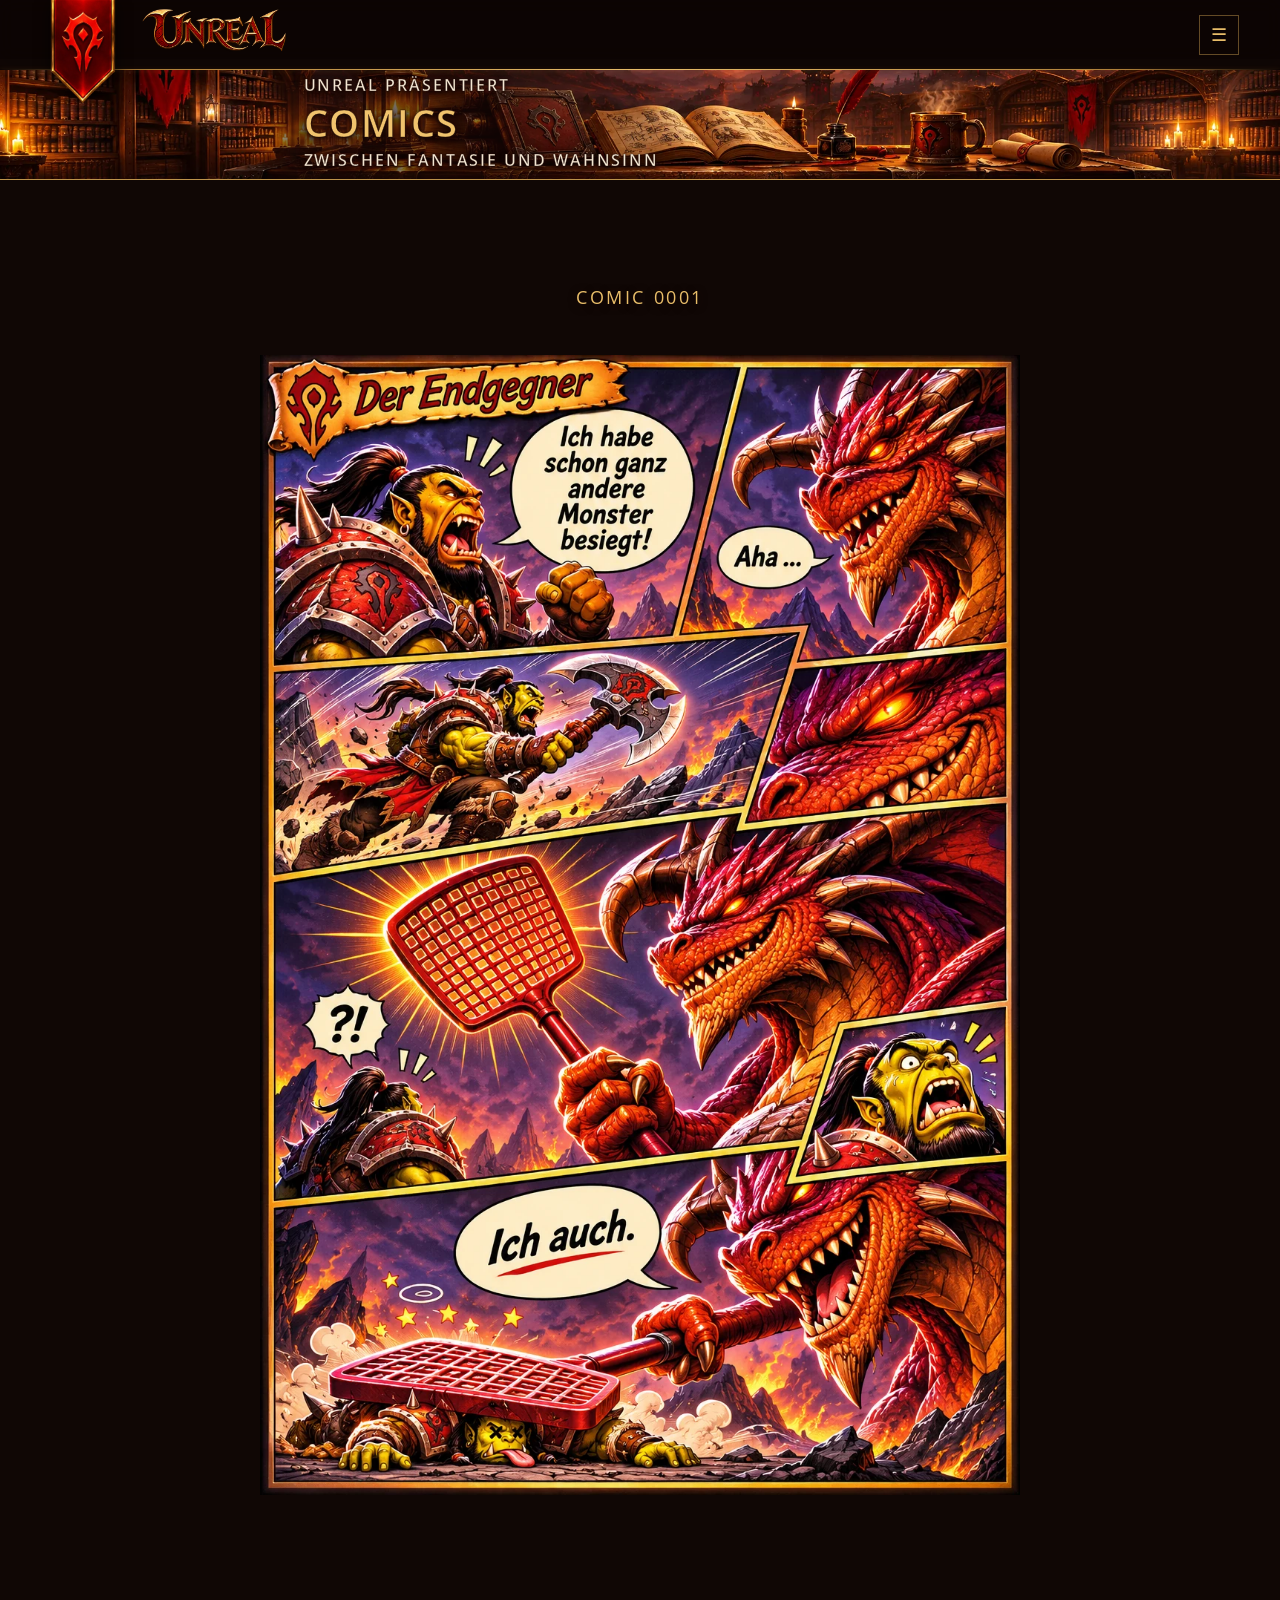
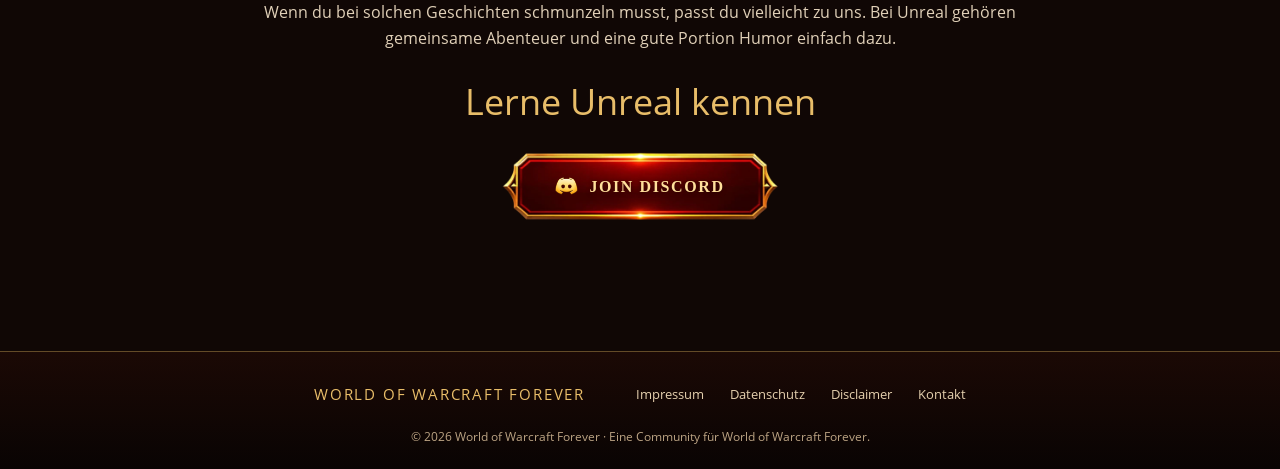
==== comics.html @ 0fdfd6f1 "Add approved comic 0001 website version" ====
<!DOCTYPE html>

<html lang="de">
<head>
<meta charset="utf-8"/>
<meta content="width=device-width, initial-scale=1" name="viewport"/>
<meta content="Comic 0001: Der Endgegner. Ein selbstbewusster Krieger, ein mächtiger Drache und eine unerwartete Fliegenklatsche – Unreal präsentiert Fantasy-Comics mit Humor." name="description"/>
<link rel="canonical" href="https://unreal-wow-forever.pages.dev/comics.html"/>
<meta content="#100705" name="theme-color"/>
<title>Comics von Unreal | WoW Forever Horde-PvE</title>
<link href="styles.css?v=v20-home-spacing-header-crest" rel="stylesheet"/>
<meta content="website" property="og:type"/><meta content="de_DE" property="og:locale"/><meta content="Unreal – World of Warcraft Forever" property="og:site_name"/><meta content="Comics von Unreal | WoW Forever Horde-PvE" property="og:title"/><meta content="Comic 0001: Der Endgegner. Ein selbstbewusster Krieger, ein mächtiger Drache und eine unerwartete Fliegenklatsche." property="og:description"/>
<meta content="https://unreal-wow-forever.pages.dev/assets/comic-0001-der-endgegner.webp" property="og:image"/><meta content="summary" name="twitter:card"/><meta content="Comics von Unreal | WoW Forever Horde-PvE" name="twitter:title"/><meta content="Comic 0001: Der Endgegner. Ein selbstbewusster Krieger, ein mächtiger Drache und eine unerwartete Fliegenklatsche." name="twitter:description"/>
<meta content="https://unreal-wow-forever.pages.dev/assets/comic-0001-der-endgegner.webp" name="twitter:image"/><meta content="index,follow,max-image-preview:large" name="robots"/></head>
<body class="comics-page-body achievements-page-body">
<header class="site-header">
<a aria-label="Unreal, Startseite" class="brand" href="index.html">
<img alt="" class="brand-banner" src="assets/horde-banner.webp"/>
<span class="brand-copy">
<img alt="Unreal" class="brand-wordmark" src="assets/unreal-wordmark.webp"/>
</span>
</a>
<button aria-expanded="false" aria-label="Menü öffnen" class="menu-toggle">☰</button>
<nav aria-label="Hauptnavigation" class="nav">
<a href="index.html">Home</a>
<a href="gilde.html">Gilde</a>
<a href="erfolge.html">Erfolge</a>
<a class="active" href="comics.html">Comics</a>
<a href="ueber-uns.html">Über uns</a>
<a href="faq.html">FAQ</a>
<a href="kontakt.html">Kontakt</a>
</nav>
<a aria-label="Discord-Server öffnen" class="header-discord" href="https://discord.gg/68T92xhXNz" rel="noopener" target="_blank">
<img alt="" src="assets/discord-gold.webp"/>
</a>
</header>
<main class="achievements-page">
<div class="contact-banner achievements-banner shared-page-hero">
<img alt="Eine weitläufige Fantasy-Bibliothek mit hohen Bücherregalen, roten Bannern und warmem goldenem Licht." fetchpriority="high" height="176" src="assets/comics-bibliothek-hero.webp" width="2048"/>
<div class="contact-banner-title achievements-banner-title shared-page-hero-title">
<p class="eyebrow">UNREAL PRÄSENTIERT</p>
<h1>COMICS</h1>
<p class="achievements-hero-subtitle">ZWISCHEN FANTASIE UND WAHNSINN</p>
</div>
</div>
<section class="content achievements-content comics-content">
<article class="comic-entry" id="comic-0001">
<header class="comic-entry-heading">
<span class="eyebrow comic-number">COMIC 0001</span>
</header>
<div class="comic-stage">
<figure class="comic-figure">
<img src="assets/comic-0001-der-endgegner.webp"
     alt="Fantasy-Comic: Ein gepanzerter Orc fordert einen riesigen roten Drachen heraus. Der Drache holt eine übergroße Fliegenklatsche hervor und drückt den winzigen Krieger im letzten Bild damit zu Boden. Der Drache sagt: Ich auch."
     width="1024" height="1536" loading="eager" fetchpriority="high"/>
</figure>
</div>
<section class="comic-discord-cta" aria-labelledby="comic-discord-heading">
<p class="comic-discord-copy">Wenn du bei solchen Geschichten schmunzeln musst, passt du vielleicht zu uns. Bei Unreal gehören gemeinsame Abenteuer und eine gute Portion Humor einfach dazu.</p>
<h2 id="comic-discord-heading">Lerne Unreal kennen</h2>
<a class="btn btn-discord" href="https://discord.gg/68T92xhXNz" target="_blank" rel="noopener">
<span class="cta-label"><img alt="" src="assets/discord-gold.webp"/>JOIN DISCORD</span>
</a>
</section>
</article>
</section>
</main>
<footer class="site-footer">
<div class="footer-top">
<div class="footer-brand">World of Warcraft Forever</div>
<nav aria-label="Fußnavigation" class="footer-links">
<a href="impressum.html">Impressum</a><a href="datenschutz.html">Datenschutz</a>
<a href="disclaimer.html">Disclaimer</a><a href="kontakt.html">Kontakt</a>
</nav>
</div>
<p class="copyright">© 2026 World of Warcraft Forever · Eine Community für World of Warcraft Forever.</p>
</footer>
<script src="script.js"></script>
</body>
</html>
---- styles.css ----
@font-face{font-family:"Open Sans";src:url("assets/fonts/OpenSans-Regular.ttf") format("truetype");font-style:normal;font-weight:400;font-display:swap;}
@font-face{font-family:"Open Sans";src:url("assets/fonts/OpenSans-Semibold.ttf") format("truetype");font-style:normal;font-weight:600;font-display:swap;}
@font-face{font-family:"Open Sans";src:url("assets/fonts/OpenSans-Bold.ttf") format("truetype");font-style:normal;font-weight:700;font-display:swap;}

:root{
  --bg: #100705;
  --bg2: #1b0a06;
  --panel: rgba(30, 10, 6, .88);
  --gold: #e8bd69;
  --gold-soft: #b98b43;
  --red: #8e1711;
  --text: #f5e8d0;
  --muted: #c6ad8b;
  --line: rgba(224, 174, 88, .42);
  --header-h: 82px;
}
*{ box-sizing: border-box; }
html{ scroll-behavior: smooth; }
body{
  margin: 0; background: var(--bg); color: var(--text);
  font-family: "Open Sans", Arial, sans-serif; font-size: max(12px, 16px); line-height: 1.65;
}
a{ color: inherit; text-decoration: none; }
button, a{ -webkit-tap-highlight-color: transparent; }
.site-header{
  position: fixed; inset: 0 0 auto; z-index: 50; min-height: var(--header-h);
  display: flex; align-items: center; justify-content: space-between; gap: 24px;
  padding: 0 clamp(18px, 4vw, 64px);
  background: linear-gradient(180deg, rgba(12,5,3,.92), rgba(12,5,3,.48));
  border-bottom: 1px solid var(--line); backdrop-filter: blur(9px);
}
.brand{ display:flex; align-items:center; gap:14px; min-width: 190px; }
.brand-mark{
  width: 62px; height: 76px; margin-top: 8px; display:grid; place-items:center;
  background: linear-gradient(145deg,#a91d16,#4b0808); border:2px solid var(--gold);
  clip-path: polygon(50% 0, 94% 13%, 90% 75%, 50% 100%, 10% 75%, 6% 13%);
  filter: drop-shadow(0 0 8px rgba(220,90,25,.45));
}
.brand-mark svg{ width: 38px; height: 46px; }
.brand-name{ color:var(--gold); font-size: max(12px, 15px); letter-spacing:.12em; line-height:1.2; text-transform:uppercase; }
.brand-sub{ display:block; color:#e6d2b0; font-size: max(12px, 12px); letter-spacing:.1em; margin-top:4px; }
.nav{ display:flex; align-items:center; justify-content:center; gap:clamp(14px,2.2vw,34px); }
.nav a{ color:#f0dfc2; font-size: max(12px, 13px); letter-spacing:.07em; text-transform:uppercase; padding:29px 0 25px; border-bottom:2px solid transparent; }
.nav a:hover, .nav a.active{ color:var(--gold); border-color:var(--gold); text-shadow:0 0 12px #a94d16; }
.header-discord{ display:flex; align-items:center; gap:9px; color:var(--gold); font-size: max(12px, 13px); border-left:1px solid var(--line); padding-left:22px; }
.header-discord svg{ width:23px; height:23px; fill:currentColor; }
.menu-toggle{ display:none; background:none; border:1px solid var(--line); color:var(--gold); padding:8px 11px; font-size: max(12px, 18px); }
.hero{
  min-height: 100svh; position:relative; display:flex; align-items:center; justify-content:center;
  padding: calc(var(--header-h) + 40px) 22px 40px; overflow:hidden; isolation:isolate;
  background: #210a06 url("assets/horde-hero.webp") center center / cover no-repeat;
}
.hero::before{ content:""; position:absolute; inset:0; z-index:-1; background:linear-gradient(90deg,rgba(15,4,2,.32),rgba(15,4,2,.1) 45%,rgba(15,4,2,.24)),linear-gradient(180deg,rgba(8,3,2,.34),transparent 38%,rgba(10,3,2,.38)); }
.hero-content{ width:min(900px,90vw); text-align:center; margin-left:clamp(80px,16vw,250px); transform:translateY(-2vh); }
.eyebrow{ color:var(--gold); text-transform:uppercase; letter-spacing:.28em; font-size: max(12px, 13px); margin:0 0 10px; text-shadow:0 2px 8px #160400; }
.hero-title{ margin:0; color:#ffe0a0; text-transform:uppercase; font-size: max(12px, clamp(38px,6vw,82px)); line-height:.98; font-weight:500; letter-spacing:.055em; text-shadow:0 4px 20px #190500,0 0 24px rgba(255,157,50,.4); }
.hero-rule{ display:flex; align-items:center; justify-content:center; gap:15px; margin:22px auto 17px; width:min(500px,80%); color:var(--gold); }
.hero-rule::before, .hero-rule::after{ content:""; height:2px; flex:1; background:linear-gradient(90deg,transparent,var(--gold)); box-shadow:0 0 8px #f80; }
.hero-rule::after{ transform:scaleX(-1); }
.horde-glyph{ font-size: max(12px, 31px); line-height:1; color:#ffd47c; text-shadow:0 0 14px #e64b14; }
.hero-subtitle{ margin:0 0 28px; color:#ffe2b0; text-transform:uppercase; letter-spacing:.16em; font-size: max(12px, clamp(17px,2vw,25px)); text-shadow:0 2px 10px #260700; }
.btn{
  display:inline-flex; align-items:center; justify-content:center; gap:12px; min-height:56px;
  padding:13px 34px; border:1px solid #e5b75e; border-radius:4px;
  color:#ffe8bd; background:linear-gradient(180deg,#29130b,#090504);
  box-shadow:0 0 0 3px rgba(14,5,2,.55),0 0 22px rgba(237,119,27,.35),inset 0 1px rgba(255,230,175,.22);
  font-family:inherit; font-size: max(12px, 15px); font-weight:bold; letter-spacing:.12em; text-transform:uppercase;
  transition:transform .2s, box-shadow .2s;
}
.btn:hover{ transform:translateY(-2px); box-shadow:0 0 0 3px rgba(14,5,2,.55),0 0 30px rgba(237,119,27,.6); }
.btn-discord svg{ width:22px; height:22px; fill:currentColor; }
.features{
  position:absolute; bottom:0; left:0; right:0; display:grid; grid-template-columns:repeat(4,1fr);
  padding:25px clamp(12px,5vw,80px) 28px; background:linear-gradient(180deg,rgba(12,4,2,.15),rgba(12,4,2,.86));
  border-top:1px solid rgba(237,184,94,.2);
}
.feature{ text-align:center; padding:0 16px; border-right:1px solid var(--line); }
.feature:last-child{ border:0; }
.feature-icon{ color:var(--gold); font-size: max(12px, 25px); line-height:1.3; }
.feature h2{ margin:6px 0 2px; color:var(--gold); font-size: max(12px, 14px); letter-spacing:.08em; text-transform:uppercase; }
.feature p{ margin:0; color:#e0c9a6; font-size: max(12px, 13px); }
.page-hero{
  min-height:54vh; display:flex; align-items:flex-end; padding:150px clamp(22px,8vw,120px) 54px;
  background:linear-gradient(90deg,rgba(13,4,2,.88),rgba(13,4,2,.34)),url("assets/horde-hero.webp") center 42%/cover no-repeat;
  border-bottom:1px solid var(--line);
}
.page-hero h1{ margin:0; color:var(--gold); font-size: max(12px, clamp(36px,5vw,64px)); font-weight:500; letter-spacing:.04em; text-transform:uppercase; }
.page-hero p{ max-width:720px; margin:12px 0 0; font-size: max(12px, 17px); color:#f0ddc1; }
.content{ width:min(1120px,calc(100% - 44px)); margin:0 auto; padding:70px 0 90px; }
.content h2{ color:var(--gold); font-weight:500; font-size: max(12px, clamp(25px,3vw,36px)); margin:0 0 14px; }
.content h3{ color:#e9c27d; font-size: max(12px, 20px); font-weight:500; margin:28px 0 8px; }
.content p, .content li{ color:#e0d0b8; font-size: max(12px, 16px); }
.lead{ font-size: max(12px, 19px) !important; color:#f3e4ce !important; max-width:850px; }
.cards{ display:grid; grid-template-columns:repeat(3,1fr); gap:18px; margin-top:34px; }
.card{ padding:26px; background:linear-gradient(145deg,rgba(70,25,12,.56),rgba(23,8,5,.9)); border:1px solid var(--line); box-shadow:0 12px 32px rgba(0,0,0,.2); }
.card h3{ margin-top:0; }
.stat-row{ display:grid; grid-template-columns:repeat(3,1fr); gap:16px; margin-top:30px; }
.stat{ text-align:center; padding:25px; border:1px solid var(--line); background:rgba(70,25,12,.28); }
.stat strong{ display:block; color:var(--gold); font-size: max(12px, 25px); }
.contact-panel{ border:1px solid var(--line); padding:28px; background:rgba(70,25,12,.28); max-width:760px; }
.site-footer{ border-top:1px solid var(--line); background:linear-gradient(180deg,#1b0905,#090403); padding:30px 22px 22px; text-align:center; }
.footer-top{ display:flex; align-items:center; justify-content:center; flex-wrap:wrap; gap:clamp(18px,4vw,52px); }
.footer-brand{ color:var(--gold); font-size: max(12px, 15px); letter-spacing:.12em; text-transform:uppercase; }
.footer-links{ display:flex; flex-wrap:wrap; justify-content:center; gap:26px; }
.footer-links a{ color:#e5d0ae; font-size: max(12px, 13px); }
.footer-links a:hover{ color:var(--gold); }
.copyright{ margin:20px 0 0; color:#bba383; font-size: max(12px, 12px); }
.legal-note{ color:#d5b88d; font-size: max(12px, 13px); }
@media (max-width: 900px) {
  .site-header{ min-height:70px; padding:0 16px; }
  .brand{ min-width:0; }
  .brand-mark{ width:48px; height:60px; }
  .brand-mark svg{ width:30px; height:36px; }
  .brand-name{ font-size: max(12px, 13px); }
  .brand-sub{ font-size: max(12px, 12px); }
  .menu-toggle{ display:block; margin-left:auto; }
  .nav{ display:none; position:absolute; top:70px; left:0; right:0; padding:10px 22px 20px; background:rgba(13,5,3,.97); border-bottom:1px solid var(--line); flex-direction:column; gap:0; }
  .nav.open{ display:flex; }
  .nav a{ width:100%; padding:12px 0; text-align:center; }
  .header-discord{ padding-left:14px; }
  .hero{ min-height:100svh; background-position:38% center; padding-bottom:230px; }
  .hero-content{ margin:0; transform:translateY(-5vh); }
  .features{ grid-template-columns:repeat(2,1fr); row-gap:16px; padding:18px 12px 20px; }
  .feature:nth-child(2){ border-right:0; }
  .feature h2{ font-size: max(12px, 12px); }
  .feature p{ font-size: max(12px, 12px); }
}
@media (max-width: 560px) {
  .brand-sub{ display:none; }
  .brand-name{ max-width:135px; }
  .header-discord{ border:0; padding:0; }
  .header-discord span{ display:none; }
  .hero{ background-position:32% center; padding:110px 18px 260px; }
  .hero::before{ background:linear-gradient(180deg,rgba(10,3,2,.35),rgba(10,3,2,.18) 42%,rgba(10,3,2,.7)); }
  .hero-title{ font-size: max(12px, clamp(34px,10vw,52px)); }
  .hero-content{ width:100%; transform:translateY(-3vh); }
  .eyebrow{ font-size: max(12px, 12px); letter-spacing:.16em; }
  .hero-subtitle{ font-size: max(12px, 15px); letter-spacing:.1em; }
  .btn{ min-height:52px; padding:12px 24px; font-size: max(12px, 13px); }
  .feature{ padding:0 6px; }
  .feature-icon{ font-size: max(12px, 21px); }
  .page-hero{ min-height:46vh; padding-top:130px; }
  .content{ padding:48px 0 60px; }
  .cards, .stat-row{ grid-template-columns:1fr; }
}

.site-header{ min-height: 76px; padding-left: clamp(12px, 2.4vw, 38px); padding-right: clamp(18px, 3vw, 48px); }
.brand{ gap: 12px; min-width: 0; height: 76px; }
.brand-banner{ width: 76px; height: 96px; object-fit: contain; align-self: flex-start; margin-top: 0; filter: drop-shadow(0 4px 9px rgba(0,0,0,.75)); }
.brand-name{ font-size: max(12px, 15px); font-weight: 600; letter-spacing: .12em; max-width: 260px; text-shadow: 0 1px 5px #000, 0 0 12px rgba(222,153,50,.35); }
.header-discord{ border-left: 1px solid var(--line); padding-left: 18px; }
.header-discord svg{ width: 27px; height: 27px; }
.hero{ min-height: 100svh; padding-top: 76px; background-position: center center; }
.hero-content{ width: min(1050px, 92vw); margin: 0 auto; transform: translateY(-2vh); text-align: center; }
.hero-kicker{
  margin: 0 0 8px; text-transform: uppercase; letter-spacing: .22em;
  font-size: max(12px, clamp(24px, 3.2vw, 43px)); line-height: 1.15; font-weight: 600;
  background: linear-gradient(180deg,#fff1c5 0%,#f5d68e 28%,#c88b35 62%,#fff0bb 82%,#9b5c1b 100%);
  -webkit-background-clip: text; background-clip: text; color: transparent;
  -webkit-text-stroke: .45px rgba(255,222,157,.55);
  filter: drop-shadow(0 3px 1px #321006) drop-shadow(0 0 15px rgba(255,155,48,.45));
}
.hero-title{
  margin: 0; font-size: max(12px, clamp(76px, 9vw, 126px)); line-height: .98; letter-spacing: .075em;
  font-weight: 500; text-transform: uppercase;
  background: linear-gradient(180deg,#fff6d5 0%,#f7d98e 22%,#d79a43 48%,#fff0b8 66%,#9c5d20 100%);
  -webkit-background-clip: text; background-clip: text; color: transparent;
  -webkit-text-stroke: .8px rgba(255,226,164,.7);
  filter: drop-shadow(0 5px 1px #2a0803) drop-shadow(0 0 22px rgba(255,157,48,.52));
}
.hero-rule{ width: min(610px, 76%); gap: 17px; margin: 24px auto 18px; }
.hero-rule::before, .hero-rule::after{ height: 2px; background: linear-gradient(90deg,transparent,#f4c56f 22%,#fff0bb 50%,#d18b36); box-shadow: 0 0 8px #ed8a28, 0 0 17px rgba(237,138,40,.55); }
.hero-rule::after{ transform: scaleX(-1); }
.hero-emblem{ width: 54px; height: 58px; object-fit: contain; filter: drop-shadow(0 2px 5px #180400) drop-shadow(0 0 10px rgba(255,125,26,.6)); }
.hero-subtitle{ margin: 0 0 30px; font-size: max(12px, clamp(22px, 2.6vw, 34px)); letter-spacing: .16em; color: #ffe6b0; text-shadow: 0 2px 4px #260800,0 0 16px rgba(255,159,52,.55); }
.btn-discord{ min-height: 64px; padding: 15px 42px; font-size: max(12px, 17px); letter-spacing: .13em; background: linear-gradient(180deg,#a91c16 0%,#74100d 55%,#4b0908 100%); border: 1px solid #f1c36e; box-shadow: 0 0 0 3px rgba(22,5,3,.72),0 0 25px rgba(210,61,22,.52),inset 0 1px rgba(255,235,190,.35); }
.btn-discord:hover{ background: linear-gradient(180deg,#c52b1d,#78110c); box-shadow: 0 0 0 3px rgba(22,5,3,.72),0 0 34px rgba(240,83,32,.72); }
.features{ padding: 22px clamp(18px,5vw,84px) 28px; }
.feature{ padding: 0 18px; }
.feature-icon{ font-size: max(12px, 38px); line-height: 1.35; text-shadow: 0 0 12px rgba(237,177,76,.55); }
.feature h2{ margin: 7px 0 4px; font-size: max(12px, 17px); letter-spacing: .1em; text-shadow: 0 1px 5px #1a0602; }
.feature p{ font-size: max(12px, 15px); color: #f0d8b2; }
@media (max-width: 900px) {
  .brand-banner{ width: 58px; height: 76px; }
  .brand-name{ font-size: max(12px, 12px); max-width: 170px; }
  .hero{ padding-top: 70px; }
  .hero-content{ margin: 0 auto; }
  .feature-icon{ font-size: max(12px, 30px); }
  .feature h2{ font-size: max(12px, 13px); }
  .feature p{ font-size: max(12px, 12px); }
}
@media (max-width: 560px) {
  .brand-banner{ width: 48px; height: 65px; }
  .brand-name{ font-size: max(12px, 12px); max-width: 145px; }
  .hero{ background-position: 36% center; padding-top: 100px; }
  .hero-kicker{ font-size: max(12px, clamp(19px, 6vw, 27px)); letter-spacing: .12em; }
  .hero-title{ font-size: max(12px, clamp(62px, 17vw, 86px)); }
  .hero-rule{ margin: 18px auto 14px; }
  .hero-emblem{ width: 44px; height: 48px; }
  .hero-subtitle{ font-size: max(12px, 18px); letter-spacing: .1em; }
  .btn-discord{ min-height: 56px; font-size: max(12px, 14px); padding: 12px 28px; }
  .features{ padding-bottom: 17px; }
  .feature-icon{ font-size: max(12px, 25px); }
  .feature h2{ font-size: max(12px, 12px); }
  .feature p{ font-size: max(12px, 12px); }
}

.brand-banner{
  width: 72px;
  height: 104px;
  object-fit: contain;
  object-position: center top;
  margin-top: 0;
  filter: drop-shadow(0 4px 9px rgba(0,0,0,.78));
}
@media (max-width: 900px) {
  .brand-banner{ width: 56px; height: 82px; }
}
@media (max-width: 560px) {
  .brand-banner{ width: 46px; height: 68px; }
}

.site-header{
  border-bottom: 0;
  background: linear-gradient(180deg, rgba(12,5,3,.96), rgba(12,5,3,.78));
}
.site-header::after{
  content: "";
  position: absolute;
  left: 0; right: 0; bottom: -1px;
  height: 14px;
  pointer-events: none;
  background:
    linear-gradient(90deg, transparent 0, rgba(197,139,56,.9) 7%, #f2c66e 50%, rgba(197,139,56,.9) 93%, transparent 100%) center 7px / 100% 1px no-repeat;
  z-index: 0;
}
.site-header::before{
  content: "◆";
  position: absolute;
  z-index: 2;
  bottom: -9px;
  left: 50%;
  transform: translateX(-50%) rotate(45deg);
  width: 19px; height: 19px;
  display: grid; place-items: center;
  color: #f5cf7c;
  font-size: max(12px, 12px);
  line-height: 1;
  background: linear-gradient(145deg,#3b1709,#100503);
  border: 1px solid #dca64e;
  box-shadow: 0 0 8px rgba(232,157,51,.5);
}
.nav{ position: relative; z-index: 3; align-self: stretch; gap: clamp(12px,2vw,30px); }
.nav a{
  position: relative;
  display: flex; align-items: center;
  padding: 0 15px;
  min-height: 100%;
  border: 0;
  color: #e9d5b3;
  transition: background .2s, color .2s;
}
.nav a:hover{ color: #ffe3a0; background: linear-gradient(180deg,rgba(125,18,12,.2),rgba(153,22,13,.48)); }
.nav a.active{
  color: #ffe2a0;
  background: linear-gradient(180deg,rgba(135,17,12,.58),rgba(104,12,8,.35));
  border: 0;
  text-shadow: 0 0 12px rgba(255,170,67,.5);
}
.nav a.active::after{
  content: "";
  position: absolute;
  left: 0; right: 0; bottom: 9px;
  height: 2px;
  background: linear-gradient(90deg,transparent,#ffd77e 20%,#fff1c1 50%,#ffd77e 80%,transparent);
  box-shadow: 0 0 7px #f2a13d, 0 0 14px rgba(244,142,42,.65);
}
.nav a.active::before{
  content: "";
  position: absolute;
  left: 50%; bottom: 5px;
  width: 6px; height: 6px;
  transform: translateX(-50%) rotate(45deg);
  background: #ffd67b;
  box-shadow: 0 0 9px #f2a13d;
}
.header-discord{ position: relative; z-index: 3; }
.brand{ position: relative; z-index: 3; }

.features{
  padding: 24px clamp(18px,5vw,84px) 30px;
  border-top: 1px solid rgba(231,176,83,.35);
  background: linear-gradient(180deg,rgba(11,4,2,.18),rgba(11,4,2,.88));
}
.feature{
  position: relative;
  border-right: 0;
  padding: 0 24px;
}
.feature:not(:last-child)::after{
  content: "";
  position: absolute;
  top: 5%; bottom: 5%; right: 0;
  width: 2px;
  background: linear-gradient(180deg,transparent,#b77a2e 14%,#f8c46a 48%,#b77a2e 86%,transparent);
  box-shadow: 0 0 6px rgba(255,170,56,.45);
}
.feature-icon{
  display: flex;
  align-items: center;
  justify-content: center;
  color: #f4c56f;
  height: 62px;
  margin-bottom: 5px;
  font-size: 16px;
  text-shadow: 0 0 12px rgba(237,177,76,.65);
}




.feature h2{ font-size: max(12px, 18px); margin: 5px 0 3px; letter-spacing: .09em; }
.feature p{ font-size: max(12px, 16px); }
@media (max-width: 900px) {
  .nav a{ padding: 0 9px; }
  .feature-icon{ height: 52px; }
  
  .feature h2{ font-size: max(12px, 13px); }
  .feature p{ font-size: max(12px, 12px); }
}
@media (max-width: 560px) {
  .site-header::before, .site-header::after{ display: none; }
  .nav{ align-items: center; }
  .nav a{ min-height: 42px; justify-content: center; padding: 10px 0; }
  .nav a.active::after{ bottom: 3px; }
  .nav a.active::before{ bottom: 0; }
  .features{ padding: 17px 8px 19px; }
  .feature{ padding: 0 5px; }
  .feature:not(:last-child)::after{ top: 8%; bottom: 8%; }
  .feature-icon{ height: 43px; margin-bottom: 3px; }
  
  
  
  .feature h2{ font-size: max(12px, 12px); }
  .feature p{ font-size: max(12px, 12px); }
}

:root{ --header-h: 78px; }
body{ font-family: "Open Sans", Arial, sans-serif; }
.site-header{
  min-height: var(--header-h);
  padding: 0 clamp(14px, 3vw, 46px) 0 clamp(20px, 2.8vw, 44px);
  display: flex; align-items: center; gap: clamp(14px, 2.4vw, 38px);
  background: linear-gradient(180deg, rgba(13,5,3,.93), rgba(13,5,3,.72));
  border-bottom: 1px solid rgba(226,177,91,.72);
  backdrop-filter: blur(7px);
}
.site-header::before{
  content: none;
}
.site-header::after{
  height: 20px; bottom: -1px;
  background: url("assets/header-ornament.webp") center bottom / min(698px, 52vw) 20px no-repeat,
    linear-gradient(90deg, transparent, rgba(201,148,66,.75) 12%, #e7bd6a 50%, rgba(201,148,66,.75) 88%, transparent) center 9px / 100% 1px no-repeat;
}
.brand{ height: var(--header-h); min-width: 270px; gap: 15px; position: relative; z-index: 4; }
.brand-banner{
  width: 66px; height: 98px; margin: 0; align-self: flex-start;
  object-fit: contain; object-position: center top;
  filter: drop-shadow(0 4px 8px rgba(0,0,0,.82));
}
.brand-name{
  max-width: 240px; color: #f1cb7a; font-family: "Cinzel", Georgia, serif;
  font-size: max(12px, clamp(12px, 1vw, 15px)); line-height: 1.28;
  letter-spacing: .105em; font-weight: 700; text-transform: uppercase;
  text-shadow: 0 2px 5px #000, 0 0 12px rgba(231,174,75,.25);
}
.nav{ flex: 1; gap: clamp(12px, 2.2vw, 36px); }
.nav a{
  min-height: var(--header-h); padding: 0 9px; display: flex; align-items: center;
  position: relative; border: 0; font-family: "Cinzel", Georgia, serif;
  font-size: max(12px, clamp(12px, .9vw, 14px)); letter-spacing: .075em; font-weight: 600;
  color: #f0dfc3; text-shadow: 0 1px 4px #000;
}
.nav a:hover, .nav a.active{
  color: #ffdf9a; background: linear-gradient(180deg, rgba(126,17,12,.5), rgba(126,17,12,.12));
}
.nav a.active::after{
  content: ""; position: absolute; left: 8px; right: 8px; bottom: 8px; height: 2px;
  background: linear-gradient(90deg, transparent, #ffd16f 25%, #fff0bd 50%, #ffd16f 75%, transparent);
  box-shadow: 0 0 8px #ff9b31, 0 0 15px rgba(255,139,33,.7);
}
.header-discord{
  border-left: 1px solid rgba(218,166,83,.55); padding-left: 22px;
  min-width: 46px; display: flex; justify-content: center; align-items: center;
  position: relative; z-index: 4;
}
.header-discord img{ width: 27px; height: 27px; object-fit: contain; display: block; }
.hero{
  min-height: 100svh; padding: calc(var(--header-h) + 25px) 20px 190px;
  display: flex; justify-content: center; align-items: center;
  background-position: center center; background-size: cover;
}
.hero::before{
  background: linear-gradient(180deg, rgba(12,3,2,.32), rgba(12,3,2,.02) 35%, rgba(12,3,2,.24) 74%, rgba(9,3,2,.62));
}
.hero-content{
  width: min(1000px, 90vw); margin: 0 auto; transform: translateY(-3vh);
  text-align: center; position: relative; z-index: 2;
}
.hero-kicker{
  margin: 0 0 8px; font-family: "Cinzel", Georgia, serif;
  font-size: max(12px, clamp(21px, 2.2vw, 34px)); line-height: 1.35;
  letter-spacing: .24em; font-weight: 600; text-transform: uppercase;
  color: #f5d58d; text-shadow: 0 2px 5px #220800, 0 0 14px rgba(255,171,63,.35);
}
.hero-title{
  margin: 0; font-family: "Cinzel", Georgia, serif;
  font-size: max(12px, clamp(76px, 8.2vw, 122px)); line-height: 1.08;
  font-weight: 600; letter-spacing: .12em; padding-left: .12em;
  text-transform: uppercase;
  background: linear-gradient(180deg,#fff4c8 0%,#f8d98d 25%,#d59a43 51%,#fff0b7 72%,#9a5b20 100%);
  -webkit-background-clip: text; background-clip: text; color: transparent;
  -webkit-text-stroke: .5px rgba(255,225,160,.65);
  filter: drop-shadow(0 4px 1px #260800) drop-shadow(0 0 17px rgba(255,153,46,.36));
}
.hero-rule{
  width: min(760px, 74vw); height: 64px; margin: 12px auto 10px;
  display: flex; align-items: center; justify-content: center; gap: 0;
}
.hero-rule::before, .hero-rule::after{ content: none; }
.rule-side{ display: block; width: calc((100% - 76px)/2); height: 48px; object-fit: fill; }
.hero-emblem{
  display: block; width: 64px; height: 64px; object-fit: contain;
  filter: drop-shadow(0 2px 5px #160300) drop-shadow(0 0 9px rgba(255,136,32,.42));
}
.hero-subtitle{
  margin: 0 0 30px; font-family: "Cinzel", Georgia, serif;
  font-size: max(12px, clamp(20px, 2.1vw, 30px)); line-height: 1.4;
  letter-spacing: .19em; padding-left: .19em; font-weight: 600;
  color: #ffe7b4; text-shadow: 0 2px 5px #1d0600, 0 0 13px rgba(255,160,50,.32);
}
.btn-discord{
  width: clamp(220px, 23vw, 330px); height: 76px; min-height: 76px;
  padding: 0 25px; border: 0; border-radius: 0; box-shadow: none;
  background: url("assets/cta-frame.webp") center / 100% 100% no-repeat;
  filter: drop-shadow(0 5px 8px rgba(0,0,0,.55));
  transition: transform .2s, filter .2s;
}
.btn-discord:hover{ transform: translateY(-2px); filter: drop-shadow(0 6px 12px rgba(255,120,35,.35)); }
.cta-label{
  display: inline-flex; align-items: center; justify-content: center; gap: 12px;
  color: #ffdf9b; font-family: "Cinzel", Georgia, serif;
  font-size: max(12px, 15px); line-height: 1.2; font-weight: 700;
  letter-spacing: .1em; text-transform: uppercase; white-space: nowrap;
  text-shadow: 0 2px 4px #240500;
}
.cta-label img{ width: 25px; height: 25px; object-fit: contain; }
.features{
  bottom: 0; left: 0; right: 0; min-height: 166px;
  display: grid; grid-template-columns: repeat(4,minmax(0,1fr));
  align-items: center; padding: 15px clamp(20px,5vw,82px) 20px;
  background: linear-gradient(180deg,rgba(12,4,2,.06),rgba(12,4,2,.78));
  border-top: 1px solid rgba(231,181,91,.36);
}
.feature{
  min-height: 118px; padding: 0 clamp(8px,1.4vw,24px);
  border: 0; position: relative; display: flex; flex-direction: column;
  align-items: center; justify-content: center; text-align: center;
}
.feature:not(:last-child)::after{
  content: ""; position: absolute; right: 0; top: 4px; bottom: 4px;
  width: 12px; background: url("assets/feature-divider.webp") center / 12px 100% no-repeat;
  opacity: .98;
}
.feature-icon{
  height: 67px; width: 100%; display: flex; justify-content: center; align-items: center;
  margin-bottom: 3px; color: transparent; font-size: max(12px, 0); line-height: 1;
  text-shadow: none;
}
.feature-icon img{
  display: block; width: auto; height: 62px; max-width: min(112px, 70%);
  object-fit: contain; filter: drop-shadow(0 2px 4px rgba(0,0,0,.35));
}
.feature h2{
  margin: 3px 0 2px; font-family: "Cinzel", Georgia, serif;
  font-size: max(12px, clamp(13px, 1.05vw, 17px)); line-height: 1.45;
  letter-spacing: .075em; font-weight: 700; color: #f4c76f;
  text-transform: uppercase; text-shadow: 0 2px 5px #160400;
}
.feature p{
  margin: 0; font-family: "Open Sans", Arial, sans-serif;
  font-size: max(12px, clamp(12px, .9vw, 14px)); line-height: 1.5;
  letter-spacing: .025em; color: #f1ddbb; text-shadow: 0 2px 4px #160400;
}
.site-footer{ position: relative; z-index: 3; }
@media (max-width: 900px) {
  .site-header{ min-height: 70px; gap: 12px; }
  .brand{ height: 70px; min-width: 220px; }
  .brand-banner{ width: 54px; height: 84px; }
  .brand-name{ font-size: max(12px, 12px); }
  .nav{ gap: 6px; }
  .nav a{ padding: 0 7px; font-size: max(12px, 12px); }
  .header-discord{ padding-left: 13px; min-width: 36px; }
  .hero{ padding-bottom: 220px; }
  .features{ min-height: 190px; padding-left: 12px; padding-right: 12px; }
  .feature{ min-height: 145px; }
  .feature-icon{ height: 58px; }
  .feature-icon img{ height: 52px; }
}
@media (max-width: 680px) {
  .site-header{ min-height: 68px; padding: 0 14px; }
  .brand{ min-width: 0; height: 68px; gap: 9px; }
  .brand-banner{ width: 46px; height: 72px; }
  .brand-name{ font-size: max(12px, 12px); max-width: 170px; letter-spacing: .08em; }
  .menu-toggle{ display: block; margin-left: auto; position: relative; z-index: 5; }
  .nav{
    display: none; position: absolute; top: 68px; left: 0; right: 0;
    padding: 8px 20px 18px; background: rgba(12,4,3,.98);
    border-bottom: 1px solid var(--line); flex-direction: column; gap: 0;
  }
  .nav.open{ display: flex; }
  .nav a{ width: 100%; min-height: 44px; justify-content: center; padding: 10px; }
  .nav a.active::after{ bottom: 3px; left: 34%; right: 34%; }
  .header-discord{ border-left: 1px solid var(--line); padding-left: 10px; min-width: 34px; }
  .header-discord img{ width: 23px; height: 23px; }
  .hero{ min-height: 100svh; padding: 110px 14px 300px; background-position: 37% center; }
  .hero-content{ width: 100%; transform: translateY(-2vh); }
  .hero-kicker{ font-size: max(12px, clamp(15px, 4.5vw, 22px)); letter-spacing: .16em; padding-left: .16em; }
  .hero-title{ font-size: max(12px, clamp(58px, 15vw, 82px)); letter-spacing: .09em; padding-left: .09em; }
  .hero-rule{ width: min(94vw, 580px); height: 50px; margin: 8px auto; }
  .rule-side{ width: calc((100% - 54px)/2); height: 36px; }
  .hero-emblem{ width: 48px; height: 48px; }
  .hero-subtitle{ font-size: max(12px, clamp(15px, 4.2vw, 20px)); letter-spacing: .12em; padding-left: .12em; margin-bottom: 22px; }
  .btn-discord{ width: 230px; height: 60px; min-height: 60px; }
  .cta-label{ font-size: max(12px, 12px); gap: 9px; }
  .cta-label img{ width: 21px; height: 21px; }
  .features{
    min-height: 270px; grid-template-columns: repeat(2,minmax(0,1fr));
    padding: 12px 8px 15px; row-gap: 5px;
  }
  .feature{ min-height: 118px; padding: 0 7px; }
  .feature:nth-child(2)::after{ display: none; }
  .feature:not(:last-child)::after{ top: 8px; bottom: 8px; }
  .feature-icon{ height: 53px; margin-bottom: 0; }
  .feature-icon img{ height: 47px; max-width: 90px; }
  .feature h2{ font-size: max(12px, 12px); letter-spacing: .04em; }
  .feature p{ font-size: max(12px, 12px); }
}

:root{ --header-h: 90px; }

.site-header{
  min-height: 90px;
  height: 90px;
  padding: 0 clamp(22px, 3.2vw, 52px) 0 clamp(24px, 3.2vw, 52px);
  border: 0;
  background: linear-gradient(180deg, rgba(13,5,3,.97), rgba(13,5,3,.88));
  backdrop-filter: blur(8px);
}
.site-header::before{ content: none !important; display: none !important; }
.site-header::after{
  content: "";
  position: absolute;
  left: 0; right: 0; bottom: -1px;
  height: 27px;
  pointer-events: none;
  z-index: 2;
  background: url("assets/header-ornament.webp") center bottom / auto 27px no-repeat;
}
.brand{ height: 90px; min-width: 300px; gap: 14px; }
.brand-banner{
  width: 82px; height: 116px; margin: 0;
  object-fit: contain; object-position: center top;
  align-self: flex-start;
}
.brand-name{
  font-size: max(12px, clamp(13px, .95vw, 16px));
  line-height: 1.25;
  letter-spacing: .10em;
}
.nav{ gap: clamp(13px, 2vw, 30px); height: 90px; }
.nav a{
  height: 90px; min-height: 90px;
  padding: 0 12px;
  font-size: max(12px, clamp(12px, .85vw, 14px));
  letter-spacing: .07em;
  border: 0;
}
.nav a.active{
  background: linear-gradient(180deg, rgba(130,18,12,.64), rgba(112,13,8,.42));
}
.nav a.active::after{
  bottom: 9px; height: 2px;
  left: 8px; right: 8px;
}
.nav a.active::before{ display: none; }
.header-discord{
  height: 38px; min-width: 48px;
  padding-left: 22px;
  border-left: 1px solid rgba(211,157,75,.58);
}
.header-discord img{ width: 27px; height: 27px; }

.hero{
  height: 100svh;
  min-height: 720px;
  padding: 90px 22px 166px;
  background-position: center center;
  background-size: cover;
}
.hero::before{
  background:
    linear-gradient(90deg, rgba(12,3,2,.20), rgba(12,3,2,.02) 48%, rgba(12,3,2,.15)),
    linear-gradient(180deg, rgba(8,3,2,.20), transparent 34%, rgba(10,3,2,.18) 72%, rgba(10,3,2,.34));
}
.hero-content{
  width: min(1000px, 88vw);
  margin: 0 auto;
  transform: translateY(-5vh);
}
.hero-kicker{
  font-size: max(12px, clamp(18px, 1.75vw, 26px));
  line-height: 1.35;
  letter-spacing: .24em;
  padding-left: .24em;
  margin-bottom: 7px;
}
.hero-title{
  font-size: max(12px, clamp(72px, 7.2vw, 104px));
  line-height: 1.06;
  letter-spacing: .105em;
  padding-left: .105em;
}
.hero-rule{
  width: min(690px, 68vw);
  height: 62px;
  margin: 12px auto 8px;
  gap: 0;
}
.rule-side{
  width: calc((100% - 68px)/2);
  height: 52px;
  object-fit: fill;
}
.hero-emblem{ width: 62px; height: 62px; }
.hero-subtitle{
  font-size: max(12px, clamp(19px, 2vw, 28px));
  line-height: 1.4;
  letter-spacing: .17em;
  padding-left: .17em;
  margin: 0 0 25px;
}
.btn-discord{
  width: clamp(230px, 18vw, 280px);
  height: 68px; min-height: 68px;
  padding: 0 28px;
}
.cta-label{ font-size: max(12px, 14px); letter-spacing: .09em; }
.cta-label img{ width: 23px; height: 23px; }

.features{
  position: absolute;
  left: 0; right: 0; bottom: 0;
  height: 166px; min-height: 166px;
  display: grid;
  grid-template-columns: repeat(4, minmax(0,1fr));
  align-items: center;
  padding: 10px clamp(22px, 5vw, 78px) 13px;
  background: linear-gradient(180deg, rgba(15,5,3,.80), rgba(13,4,3,.90));
  border-top: 1px solid rgba(214,157,76,.28);
  box-shadow: inset 0 14px 24px rgba(0,0,0,.14);
}
.feature{
  min-height: 130px;
  padding: 0 18px;
  border: 0 !important;
  display: flex;
  flex-direction: column;
  justify-content: center;
  align-items: center;
  text-align: center;
  position: relative;
}
.feature:not(:last-child)::after{
  content: "";
  position: absolute;
  top: 50%;
  right: 0;
  transform: translateY(-50%);
  width: 10px;
  height: 112px;
  background: url("assets/feature-divider.webp") center center / auto 112px no-repeat;
  box-shadow: none;
  opacity: 1;
}
.feature-icon{
  width: 100%;
  height: 62px;
  margin: 0 0 3px;
  display: flex;
  justify-content: center;
  align-items: center;
}
.feature-icon img{
  display: block;
  width: auto;
  height: 54px;
  max-width: 116px;
  object-fit: contain;
  filter: none;
}
.feature:nth-child(2) .feature-icon img{ height: 56px; }
.feature:nth-child(3) .feature-icon img{ height: 56px; }
.feature:nth-child(4) .feature-icon img{ height: 52px; }
.feature h2{
  margin: 2px 0 2px;
  font-size: max(12px, clamp(14px, 1.12vw, 17px));
  line-height: 1.4;
  letter-spacing: .075em;
}
.feature p{
  margin: 0;
  font-size: max(12px, clamp(12px, .95vw, 15px));
  line-height: 1.45;
  letter-spacing: .015em;
}

@media (max-width: 900px) {
  :root{ --header-h: 72px; }
  .site-header{ height: 72px; min-height: 72px; padding: 0 16px; }
  .site-header::after{ height: 20px; background-size: auto 20px; }
  .brand{ height: 72px; min-width: 210px; gap: 10px; }
  .brand-banner{ width: 60px; height: 88px; }
  .brand-name{ font-size: max(12px, 12px); }
  .nav{ height: 72px; gap: 5px; }
  .nav a{ height: 72px; min-height: 72px; padding: 0 7px; font-size: max(12px, 12px); }
  .header-discord{ padding-left: 12px; min-width: 36px; }
  .hero{ padding: 72px 18px 174px; }
  .hero-content{ transform: translateY(-3vh); }
  .features{ height: 174px; min-height: 174px; padding: 8px 12px 10px; }
  .feature{ min-height: 145px; padding: 0 8px; }
  .feature:not(:last-child)::after{ height: 100px; background-size: auto 100px; }
  .feature-icon{ height: 56px; }
  .feature-icon img{ height: 48px; max-width: 94px; }
  .feature h2{ font-size: max(12px, 13px); }
  .feature p{ font-size: max(12px, 12px); }
}
@media (max-width: 680px) {
  .site-header{ height: 68px; min-height: 68px; }
  .site-header::after{ display: none; }
  .brand{ height: 68px; min-width: 0; }
  .brand-banner{ width: 48px; height: 72px; }
  .brand-name{ font-size: max(12px, 12px); max-width: 165px; }
  .nav{ top: 68px; height: auto; }
  .nav a{ height: auto; min-height: 44px; }
  .hero{
    height: auto; min-height: 100svh;
    padding: 112px 14px 290px;
    background-position: 36% center;
  }
  .hero-content{ transform: translateY(-2vh); width: 100%; }
  .hero-kicker{ font-size: max(12px, clamp(15px, 4.4vw, 21px)); letter-spacing: .14em; padding-left: .14em; }
  .hero-title{ font-size: max(12px, clamp(58px, 15vw, 80px)); letter-spacing: .08em; padding-left: .08em; }
  .hero-rule{ width: 94vw; height: 48px; margin: 8px auto; }
  .rule-side{ width: calc((100% - 50px)/2); height: 36px; }
  .hero-emblem{ width: 46px; height: 46px; }
  .hero-subtitle{ font-size: max(12px, clamp(15px, 4vw, 19px)); letter-spacing: .1em; padding-left: .1em; margin-bottom: 20px; }
  .btn-discord{ width: 220px; height: 58px; min-height: 58px; }
  .cta-label{ font-size: max(12px, 12px); }
  .cta-label img{ width: 20px; height: 20px; }
  .features{
    height: 270px; min-height: 270px;
    grid-template-columns: repeat(2, minmax(0,1fr));
    padding: 10px 8px 12px;
    row-gap: 2px;
  }
  .feature{ min-height: 120px; padding: 0 5px; }
  .feature:nth-child(2)::after{ display: none; }
  .feature:not(:last-child)::after{ height: 90px; background-size: auto 90px; }
  .feature-icon{ height: 50px; }
  .feature-icon img{ height: 43px; max-width: 84px; }
  .feature h2{ font-size: max(12px, 12px); letter-spacing: .035em; }
  .feature p{ font-size: max(12px, 12px); }
}

:root{ --header-h: 74px; }
.site-header{
  height: 74px;
  min-height: 74px;
  padding: 0 clamp(22px, 3vw, 48px);
  gap: 18px;
  background: linear-gradient(180deg, rgba(12,5,3,.10), rgba(12,5,3,.03));
  border: 0;
  backdrop-filter: none;
  transition: background .22s ease, backdrop-filter .22s ease;
}
.site-header.is-scrolled{
  background: linear-gradient(180deg, rgba(12,5,3,.97), rgba(12,5,3,.90));
  backdrop-filter: blur(9px);
}

.site-header::before{
  content: "";
  position: absolute;
  left: 0; right: 0; bottom: 0;
  height: 1px;
  background: linear-gradient(90deg, rgba(194,137,55,.55), rgba(232,189,105,.9) 50%, rgba(194,137,55,.55));
  pointer-events: none;
}
.site-header::after{
  content: "";
  position: absolute;
  width: min(698px, 70vw);
  height: 25px;
  left: 50%; bottom: -1px;
  transform: translateX(-50%);
  background: url("assets/header-ornament.webp") center center / 100% 25px no-repeat;
  pointer-events: none;
  z-index: 3;
}
.brand{
  height: 74px;
  min-width: 285px;
  gap: 12px;
  position: relative;
  z-index: 4;
}
.brand-banner{
  width: 76px;
  height: 112px;
  margin: 0;
  object-fit: contain;
  object-position: top center;
  align-self: flex-start;
  filter: drop-shadow(0 4px 8px rgba(0,0,0,.65));
}
.brand-name{
  font-size: max(12px, clamp(12px, .92vw, 15px));
  line-height: 1.22;
  letter-spacing: .10em;
}
.nav{
  height: 74px;
  gap: clamp(12px, 1.8vw, 28px);
  position: relative;
  z-index: 4;
}
.nav a{
  height: 65px;
  min-height: 65px;
  align-self: flex-start;
  display: flex;
  align-items: center;
  justify-content: center;
  position: relative;
  padding: 0 12px;
  border: 0 !important;
  border-radius: 0;
  font-size: max(12px, clamp(12px, .82vw, 14px));
  letter-spacing: .07em;
  text-shadow: 0 1px 5px rgba(0,0,0,.8);
  background: transparent;
}
.nav a:hover{ background: rgba(95,12,8,.25); }
.nav a.active{
  background: linear-gradient(180deg, rgba(127,17,12,.58), rgba(100,10,7,.34));
  box-shadow: inset 0 -2px 0 rgba(237,177,80,.95), 0 5px 15px rgba(111,18,8,.12);
  color: #f4cf82;
}
.nav a.active::after{
  content: "";
  position: absolute;
  left: 50%; bottom: -2px;
  width: 6px; height: 6px;
  transform: translateX(-50%) rotate(45deg);
  background: #f5ca75;
  box-shadow: 0 0 9px 3px rgba(255,174,57,.62);
}
.nav a.active::before{ display: none !important; }
.header-discord{
  position: relative;
  z-index: 4;
  height: 34px;
  min-width: 42px;
  padding-left: 18px;
  border-left: 1px solid rgba(211,157,75,.58);
}
.header-discord img{ width: 25px; height: 25px; object-fit: contain; }

.hero{ padding-top: 74px; }

.features{
  background: linear-gradient(180deg, rgba(13,5,3,.43), rgba(13,5,3,.62));
  border-top: 0 !important;
  box-shadow: none !important;
}

@media (max-width: 900px) {
  :root{ --header-h: 68px; }
  .site-header{ height: 68px; min-height: 68px; padding: 0 16px; }
  .site-header::after{ width: min(520px, 72vw); height: 20px; background-size: 100% 20px; }
  .brand{ height: 68px; min-width: 205px; }
  .brand-banner{ width: 58px; height: 88px; }
  .nav{ height: 68px; gap: 4px; }
  .nav a{ height: 60px; min-height: 60px; padding: 0 8px; }
  .header-discord{ padding-left: 12px; min-width: 34px; }
  .hero{ padding-top: 68px; }
}
@media (max-width: 680px) {
  .site-header{ height: 66px; min-height: 66px; }
  .site-header::after{ display: none; }
  .brand{ height: 66px; min-width: 0; }
  .brand-banner{ width: 48px; height: 72px; }
  .brand-name{ font-size: max(12px, 12px); }
  .nav{ top: 66px; height: auto; }
  .nav a{ height: auto; min-height: 44px; width: 100%; }
  .hero{ padding-top: 100px; }
}

.site-header{
  height: var(--header-h); min-height: var(--header-h);
  padding: 0 clamp(18px, 3vw, 48px) 0 clamp(18px, 2.4vw, 38px);
  display: flex; align-items: center; gap: clamp(16px, 2.2vw, 34px);
  background: transparent; border: 0; box-shadow: none; backdrop-filter: none;
  transition: background .25s ease, backdrop-filter .25s ease;
}
.site-header.is-scrolled{
  background: rgba(12, 5, 3, .70);
  backdrop-filter: blur(10px);
  box-shadow: 0 5px 18px rgba(0,0,0,.16);
}
.site-header::after{
  content: ""; position: absolute; z-index: 1; pointer-events: none;
  left: 0; right: 0; bottom: -24px; height: 48px;
  background:
    linear-gradient(90deg, transparent 0%, rgba(190,132,48,.95) 7%, #e8bd69 50%, rgba(190,132,48,.95) 93%, transparent 100%) center 24px / 100% 1px no-repeat,
    url("assets/header-ornament-center.webp") center center / auto 48px no-repeat;
}

.brand{ flex: 0 0 auto; height: var(--header-h); min-width: 0; gap: 13px; z-index: 3; }
.brand-banner{
  width: 82px; height: 116px; margin: 0; align-self: flex-start;
  object-fit: contain; object-position: center top;
  filter: drop-shadow(0 4px 8px rgba(0,0,0,.72));
}
.brand-name{ font-size: max(12px, clamp(13px, 1vw, 16px)); line-height: 1.2; letter-spacing: .105em; white-space: nowrap; }
.nav{ flex: 1 1 auto; align-self: stretch; justify-content: center; align-items: stretch; gap: clamp(7px, 1.1vw, 20px); z-index: 3; }
.nav a{
  position: relative; display: flex; align-items: center; justify-content: center;
  min-height: var(--header-h); padding: 0 clamp(12px, 1.25vw, 21px);
  border: 0; border-radius: 0; color: #f0dfc2;
  font-size: max(12px, clamp(12px, .78vw, 13px)); letter-spacing: .075em;
  background: transparent; transition: color .2s ease, background .2s ease;
}
.nav a:hover{ color: #ffe7b3; background: rgba(113, 18, 12, .20); }
.nav a.active{
  color: #ffe5a9;
  background: linear-gradient(180deg, rgba(130,17,12,.62), rgba(112,13,9,.36));
  text-shadow: 0 0 10px rgba(255,174,70,.38);
}
.nav a.active::after{
  content: ""; position: absolute; left: 0; right: 0; bottom: 10px; height: 2px;
  background: linear-gradient(90deg, transparent, #f2bd5d 18%, #fff0bf 50%, #f2bd5d 82%, transparent);
  box-shadow: 0 0 7px #f5a13c, 0 0 13px rgba(245,145,47,.62);
}
.nav a.active::before{
  content: ""; position: absolute; width: 5px; height: 5px; left: 50%; bottom: 7px;
  transform: translateX(-50%) rotate(45deg); background: #fff0b7;
  box-shadow: 0 0 8px 2px rgba(255,174,65,.7);
}
.header-discord{ flex: 0 0 auto; z-index: 3; border-left: 1px solid rgba(219,166,79,.55); padding: 0 0 0 20px; }
.header-discord img{ display: block; width: 25px; height: 25px; object-fit: contain; }
.hero{ min-height: 100svh; padding: 112px 22px 0; background-position: center center; }
.hero-content{ width: min(1040px, 90vw); margin: 0 auto; transform: translateY(-1vh); text-align: center; }
.hero-kicker{ font-size: max(12px, clamp(22px, 2.35vw, 34px)); letter-spacing: .23em; }
.hero-title{ letter-spacing: .085em; }
.hero-subtitle{ font-size: max(12px, clamp(20px, 2.1vw, 29px)); letter-spacing: .15em; }
.btn-discord{
  min-height: 62px; min-width: 230px; padding: 14px 34px;
  background: url("assets/cta-frame.webp") center / 100% 100% no-repeat,
              linear-gradient(180deg,#a91c16 0%,#74100d 55%,#4b0908 100%);
  border: 0; border-radius: 0; box-shadow: 0 4px 16px rgba(0,0,0,.38);
  font-size: max(12px, 18px); letter-spacing: .12em;
}
.btn-discord:hover{ background-image: url("assets/cta-frame.webp"), linear-gradient(180deg,#c52b1d,#78110c); }
.cta-label{ display: inline-flex; align-items: center; justify-content: center; gap: 12px; white-space: nowrap; }
.cta-label img{ width: 24px; height: 24px; object-fit: contain; }
.features{
  padding: 18px clamp(18px, 5vw, 84px) 24px;
  border: 0;
  background: linear-gradient(180deg, rgba(13,5,3,.10), rgba(13,5,3,.58));
}
.feature{ padding: 0 22px; }
.feature-icon{ height: 62px; margin: 0 0 5px; }
.feature-icon img{ display: block; width: auto; height: 56px; max-width: 76px; object-fit: contain; filter: drop-shadow(0 2px 3px rgba(0,0,0,.55)); }
.feature:nth-child(2) .feature-icon img{ height: 57px; max-width: 82px; }
.feature:nth-child(3) .feature-icon img{ height: 58px; max-width: 76px; }
.feature:nth-child(4) .feature-icon img{ height: 52px; max-width: 88px; }
.feature h2{ font-size: max(12px, clamp(14px, 1.1vw, 18px)); letter-spacing: .075em; }
.feature p{ font-size: max(12px, clamp(13px, .95vw, 15px)); }
.feature:not(:last-child)::after{
  width: 10px; top: 4%; bottom: 4%; right: -5px;
  background: url("assets/feature-divider.webp") center / 100% 100% no-repeat;
  box-shadow: none;
}
@media (max-width: 900px) {
  .site-header{ padding: 0 16px; }
  .brand-banner{ width: 66px; height: 94px; }
  .nav{ gap: 2px; }
  .nav a{ padding: 0 9px; font-size: max(12px, 12px); }
  .header-discord{ padding-left: 12px; }
  .hero{ padding-top: 104px; }
}
@media (max-width: 700px) {
  .site-header{ height: 70px; min-height: 70px; }
  .brand{ height: 70px; }
  .brand-banner{ width: 54px; height: 78px; }
  .brand-name{ font-size: max(12px, 12px); white-space: normal; }
  .menu-toggle{ display: block; margin-left: auto; z-index: 4; }
  .nav{ display: none; position: absolute; top: 70px; left: 0; right: 0; padding: 10px 18px 16px; background: rgba(12,5,3,.90); backdrop-filter: blur(10px); flex-direction: column; gap: 0; }
  .nav.open{ display: flex; }
  .nav a{ width: 100%; min-height: 42px; padding: 9px 0; font-size: max(12px, 12px); }
  .nav a.active::after{ bottom: 2px; left: 30%; right: 30%; }
  .nav a.active::before{ bottom: 0; }
  .header-discord{ border: 0; padding: 0; }
  .header-discord img{ width: 23px; height: 23px; }
  .site-header::after{ bottom: -18px; height: 36px; background-size: 100% 1px, auto 36px; background-position: center 18px, center center; }
  .hero{ min-height: 100svh; padding: 100px 14px 235px; background-position: 36% center; }
  .hero-content{ width: 100%; transform: translateY(-2vh); }
  .hero-kicker{ font-size: max(12px, clamp(17px, 5vw, 24px)); letter-spacing: .12em; }
  .hero-title{ font-size: max(12px, clamp(58px, 15vw, 82px)); }
  .hero-subtitle{ font-size: max(12px, clamp(15px, 4vw, 19px)); letter-spacing: .09em; }
  .btn-discord{ min-width: 190px; min-height: 54px; padding: 12px 25px; font-size: max(12px, 15px); }
  .cta-label img{ width: 21px; height: 21px; }
  .features{ grid-template-columns: repeat(2,1fr); row-gap: 16px; padding: 17px 10px 18px; }
  .feature{ padding: 0 6px; }
  .feature:nth-child(2)::after{ display: none; }
  .feature-icon{ height: 45px; }
  .feature-icon img{ height: 40px; max-width: 58px; }
  .feature:nth-child(2) .feature-icon img{ height: 42px; }
  .feature:nth-child(3) .feature-icon img{ height: 42px; }
  .feature:nth-child(4) .feature-icon img{ height: 38px; }
  .feature h2{ font-size: max(12px, 12px); }
  .feature p{ font-size: max(12px, 12px); }
}

.site-header::before{
  height: 1px; bottom: 0;
  background: linear-gradient(90deg, rgba(186,128,45,.72), rgba(232,185,91,.9) 50%, rgba(186,128,45,.72));
}
.site-header::after{
  width: min(698px, 90vw); height: 25px; left: 50%; bottom: -1px;
  background-image: url("assets/header-ornament.webp");
  background-repeat: no-repeat; background-position: center center;
  background-size: auto 25px; transform: translateX(-50%);
  pointer-events: none;
}
.nav{ align-items: center; height: 100%; }
.nav a{
  height: 42px; min-height: 42px; align-self: center;
  padding: 0 16px; flex: 0 0 auto;
  background: transparent !important; box-shadow: none !important;
  border: 0 !important; position: relative;
}
.nav a:hover{ background: rgba(111,13,8,.18) !important; }
.nav a.active{
  background: linear-gradient(180deg, rgba(119,15,10,.42), rgba(119,15,10,.24)) !important;
  color: #f5d28d; box-shadow: none !important;
}
.nav a.active::after{
  content: ""; position: absolute; left: 0; right: 0; width: auto;
  height: 2px; bottom: -16px; transform: none;
  background: linear-gradient(90deg, transparent, #d69b43 18%, #ffe1a0 50%, #d69b43 82%, transparent);
  box-shadow: 0 0 7px rgba(255,177,67,.65);
}

.hero-rule{
  display: flex; align-items: center; justify-content: center; gap: 0;
  width: min(650px, 82vw); height: 66px; margin: 18px auto 14px;
}
.hero-rule .rule-side{
  display: block; width: min(44%, 285px); height: auto; max-height: 34px;
  object-fit: contain; flex: 1 1 0;
}
.hero-rule .hero-emblem{
  display: block; width: clamp(48px, 4.2vw, 66px); height: clamp(48px, 4.2vw, 66px);
  object-fit: contain; flex: 0 0 auto; margin: 0 7px;
  filter: drop-shadow(0 2px 5px rgba(0,0,0,.55));
}

.site-header{
  height: 78px !important;
  min-height: 78px !important;
  border: 0 !important;
  background: linear-gradient(180deg, rgba(12,5,3,.30), rgba(12,5,3,.16)) !important;
  backdrop-filter: none !important;
  overflow: visible;
}
.site-header.is-scrolled{
  background: rgba(12,5,3,.76) !important;
  backdrop-filter: blur(9px) !important;
}
.site-header::before{
  content: "" !important;
  display: block !important;
  position: absolute !important;
  left: 0 !important; right: 0 !important; bottom: 0 !important;
  height: 1px !important;
  background: linear-gradient(90deg, rgba(174,119,43,.75), #e8bd69 50%, rgba(174,119,43,.75)) !important;
  pointer-events: none;
  z-index: 5;
}
.site-header::after{ content: none !important; display: none !important; }

.nav{ height: 100% !important; align-items: center !important; }
.nav a{
  height: 40px !important;
  min-height: 40px !important;
  padding: 0 15px !important;
  display: flex !important;
  align-items: center !important;
  justify-content: center !important;
  border: 0 !important;
  background: transparent !important;
  box-shadow: none !important;
  position: relative !important;
}
.nav a:hover{ background: rgba(117,17,11,.18) !important; }
.nav a.active{
  height: 40px !important;
  min-height: 40px !important;
  background: linear-gradient(180deg, rgba(130,20,13,.48), rgba(130,20,13,.28)) !important;
  color: #f5d28d !important;
  box-shadow: none !important;
  border: 0 !important;
}
.nav a.active::before, .nav a.active::after{ content: none !important; display: none !important; }

@media (max-width: 900px) {
  .site-header{ height: 70px !important; min-height: 70px !important; }
  .nav a{ height: 38px !important; min-height: 38px !important; }
  .nav a.active{ height: 38px !important; min-height: 38px !important; }
}
@media (max-width: 700px) {
  .site-header{ height: 68px !important; min-height: 68px !important; }
  .site-header::before{ display: block !important; }
  .nav{ top: 68px !important; }
  .nav a, .nav a.active{ height: auto !important; min-height: 44px !important; }
}

.nav a.active{
  position: relative !important;
}
.nav a.active::after{
  content: "" !important;
  display: block !important;
  position: absolute !important;
  left: 0 !important;
  right: 0 !important;
  bottom: 0 !important;
  height: 2px !important;
  background: linear-gradient(90deg, transparent, #d69b43 16%, #ffe1a0 50%, #d69b43 84%, transparent) !important;
  box-shadow: 0 0 7px rgba(255,177,67,.65) !important;
  pointer-events: none;
}
@media (max-width: 700px) {
  .nav a.active::after{
    bottom: 0 !important;
    left: 25% !important;
    right: 25% !important;
  }
}

.site-header{
  position: fixed !important;
  top: 0 !important;
  left: 0 !important;
  right: 0 !important;
  z-index: 1000 !important;
  height: 78px !important;
  min-height: 78px !important;
  border: 0 !important;
  background: linear-gradient(180deg, rgba(12,5,3,.30), rgba(12,5,3,.16)) !important;
  overflow: visible !important;
}

.site-header::after{
  content: none !important;
  display: none !important;
  background: none !important;
}

.site-header::before{
  content: "" !important;
  display: block !important;
  position: absolute !important;
  left: 0 !important;
  right: 0 !important;
  top: auto !important;
  bottom: 0 !important;
  width: 100% !important;
  height: 2px !important;
  transform: none !important;
  border: 0 !important;
  background: linear-gradient(90deg, #8c5b20 0%, #d7a34e 22%, #f2d18a 50%, #d7a34e 78%, #8c5b20 100%) !important;
  box-shadow: 0 1px 5px rgba(225,171,78,.28) !important;
  z-index: 20 !important;
  pointer-events: none !important;
}

.nav a.active::after{
  content: "" !important;
  display: block !important;
  position: absolute !important;
  left: 0 !important;
  right: 0 !important;
  bottom: 0 !important;
  height: 2px !important;
  background: linear-gradient(90deg, transparent, #d69b43 16%, #ffe1a0 50%, #d69b43 84%, transparent) !important;
  box-shadow: 0 0 7px rgba(255,177,67,.65) !important;
}

.brand-name{ font-size: max(12px, 15px) !important; letter-spacing: .10em !important; }
.nav a{ font-size: max(12px, 14px) !important; letter-spacing: .07em !important; }
.hero-kicker{ font-size: max(12px, clamp(22px, 2.35vw, 34px)) !important; }
.hero-subtitle{ font-size: max(12px, clamp(19px, 2vw, 28px)) !important; }
.btn-discord{ font-size: max(12px, 17px) !important; }
.feature h2{ font-size: max(12px, clamp(14px, 1.1vw, 18px)) !important; }
.feature p{ font-size: max(12px, 13px) !important; }
body{ font-size: max(12px, 14px); }
@media (max-width: 900px) {
  .site-header{ height: 70px !important; min-height: 70px !important; }
  .nav a{ font-size: max(12px, 13px) !important; }
  .brand-name{ font-size: max(12px, 13px) !important; }
}
@media (max-width: 700px) {
  .site-header{ height: 68px !important; min-height: 68px !important; }
  .nav{ top: 68px !important; }
  .nav a{ font-size: max(12px, 14px) !important; }
  .brand-name{ font-size: max(12px, 12px) !important; }
  .feature h2{ font-size: max(12px, 13px) !important; }
  .feature p{ font-size: max(12px, 12px) !important; }
}

.btn-discord, .btn-discord:hover{
  width: 280px !important;
  height: 74px !important;
  min-height: 74px !important;
  min-width: 0 !important;
  padding: 0 28px !important;
  border: 0 !important;
  outline: 0 !important;
  border-radius: 0 !important;
  background: url("assets/cta-frame.webp") center center / 100% 100% no-repeat !important;
  box-shadow: none !important;
  filter: none !important;
  transform: none;
}
.btn-discord:hover{ transform: translateY(-2px) !important; }
.btn-discord::before, .btn-discord::after{ content: none !important; display: none !important; }
.btn-discord .cta-label{
  position: relative !important;
  z-index: 2 !important;
  font-size: max(12px, 16px) !important;
  letter-spacing: .10em !important;
  gap: 11px !important;
  text-shadow: 0 1px 4px #240500 !important;
}
.btn-discord .cta-label img{ width: 23px !important; height: 23px !important; }

.site-header{ overflow: visible !important; isolation: auto !important; }
.brand{ position: relative !important; z-index: 100 !important; overflow: visible !important; }
.brand-banner{
  position: relative !important;
  z-index: 101 !important;
  display: block !important;
}

.features{
  background: linear-gradient(180deg, rgba(12,5,3,.48), rgba(12,5,3,.64)) !important;
  border: 0 !important;
  box-shadow: none !important;
}
.feature:not(:last-child)::after{
  top: calc(50% + 10px) !important;
  transform: translateY(-50%) !important;
  height: 112px !important;
  background: url("assets/feature-divider.webp") center center / 7px 112px no-repeat !important;
  border: 0 !important;
  box-shadow: none !important;
}
@media (max-width: 900px) {
  .btn-discord, .btn-discord:hover{ width: 250px !important; height: 66px !important; min-height: 66px !important; }
}
@media (max-width: 680px) {
  .btn-discord, .btn-discord:hover{ width: 230px !important; height: 61px !important; min-height: 61px !important; }
  .feature:not(:last-child)::after{ top: calc(50% + 5px) !important; height: 90px !important; background-size: 6px 90px !important; }
}

.hero{
  position: relative !important;
  min-height: 100svh !important;
  height: 100svh !important;
  display: block !important;
  padding: 0 !important;
  overflow: hidden !important;
  background-position: center center !important;
  background-size: cover !important;
}
.hero-content{
  position: absolute !important;
  top: 34% !important;
  left: 50% !important;
  width: min(1120px, 92vw) !important;
  margin: 0 !important;
  padding: 0 !important;
  transform: translate(-50%, -50%) !important;
  text-align: center !important;
  z-index: 5 !important;
}
.hero-kicker{
  font-family: "Cinzel", Georgia, serif !important;
  font-size: max(12px, clamp(27px, 2.55vw, 43px)) !important;
  line-height: 1.2 !important;
  font-weight: 700 !important;
  letter-spacing: .22em !important;
  padding-left: .22em !important;
  margin: 0 0 8px !important;
  background: linear-gradient(180deg,#fff8dc 0%,#f8dc9b 24%,#d99b42 53%,#fff0bd 72%,#a86522 100%) !important;
  -webkit-background-clip: text !important;
  background-clip: text !important;
  color: transparent !important;
  -webkit-text-stroke: .55px rgba(255,226,164,.78) !important;
  filter: drop-shadow(0 3px 1px #321006) drop-shadow(0 0 15px rgba(255,155,48,.48)) !important;
}
.hero-title{
  font-family: "Cinzel", Georgia, serif !important;
  font-size: max(12px, clamp(94px, 8vw, 150px)) !important;
  line-height: 1 !important;
  letter-spacing: .09em !important;
  padding-left: .09em !important;
  font-weight: 600 !important;
  margin: 0 !important;
  background: linear-gradient(180deg,#fff9df 0%,#f7d98e 23%,#d79a43 48%,#fff0b8 68%,#9c5d20 100%) !important;
  -webkit-background-clip: text !important;
  background-clip: text !important;
  color: transparent !important;
  -webkit-text-stroke: .9px rgba(255,226,164,.78) !important;
  filter: drop-shadow(0 5px 1px #2a0803) drop-shadow(0 0 22px rgba(255,157,48,.58)) !important;
}
.hero-rule{
  width: min(690px, 72vw) !important;
  height: 62px !important;
  margin: 12px auto 8px !important;
  gap: 0 !important;
}
.hero-rule .rule-side{
  width: calc((100% - 72px)/2) !important;
  height: auto !important;
  max-height: 36px !important;
  object-fit: contain !important;
  flex: 1 1 0 !important;
}
.hero-rule .hero-emblem{
  width: 64px !important;
  height: 64px !important;
  object-fit: contain !important;
  flex: 0 0 auto !important;
  margin: 0 4px !important;
}
.hero-subtitle{
  font-family: "Cinzel", Georgia, serif !important;
  font-size: max(12px, clamp(24px, 2.25vw, 37px)) !important;
  line-height: 1.3 !important;
  font-weight: 600 !important;
  letter-spacing: .18em !important;
  padding-left: .18em !important;
  margin: 0 0 27px !important;
  background: linear-gradient(180deg,#fff7d8 0%,#f1d18b 45%,#c98a3a 75%,#fff0c0 100%) !important;
  -webkit-background-clip: text !important;
  background-clip: text !important;
  color: transparent !important;
  -webkit-text-stroke: .35px rgba(255,224,166,.62) !important;
  filter: drop-shadow(0 2px 4px #260700) drop-shadow(0 0 12px rgba(255,159,52,.38)) !important;
}

.brand-banner{
  width: 88px !important;
  height: 132px !important;
  object-fit: contain !important;
  object-position: top center !important;
  align-self: flex-start !important;
  margin-top: 0 !important;
  flex: 0 0 auto !important;
  position: relative !important;
  z-index: 1200 !important;
}
.brand{ position: relative !important; z-index: 1200 !important; overflow: visible !important; }
.site-header{ z-index: 1100 !important; overflow: visible !important; }
@media (max-width: 900px) {
  .hero-content{ top: 34% !important; width: 94vw !important; }
  .hero-kicker{ font-size: max(12px, clamp(22px, 3.2vw, 32px)) !important; }
  .hero-title{ font-size: max(12px, clamp(76px, 10vw, 110px)) !important; }
  .hero-subtitle{ font-size: max(12px, clamp(20px, 2.7vw, 28px)) !important; }
  .brand-banner{ width: 76px !important; height: 114px !important; }
}
@media (max-width: 680px) {
  .hero{ height: auto !important; min-height: 100svh !important; }
  .hero-content{
    top: 31% !important;
    width: 96vw !important;
  }
  .hero-kicker{ font-size: max(12px, clamp(17px, 4.5vw, 24px)) !important; letter-spacing: .14em !important; padding-left: .14em !important; }
  .hero-title{ font-size: max(12px, clamp(64px, 16vw, 88px)) !important; letter-spacing: .07em !important; padding-left: .07em !important; }
  .hero-rule{ width: 92vw !important; height: 48px !important; margin: 8px auto !important; }
  .hero-rule .rule-side{ max-height: 27px !important; }
  .hero-rule .hero-emblem{ width: 48px !important; height: 48px !important; }
  .hero-subtitle{ font-size: max(12px, clamp(15px, 4vw, 21px)) !important; letter-spacing: .10em !important; padding-left: .10em !important; margin-bottom: 19px !important; }
  .brand-banner{ width: 58px !important; height: 88px !important; }
}

.hero-kicker, .hero-title, .hero-subtitle{
  -webkit-text-stroke: 0 !important;
  filter: drop-shadow(0 4px 3px rgba(0,0,0,.92)) !important;
  text-shadow: 0 3px 5px rgba(0,0,0,.92) !important;
}
.hero-kicker{
  background: linear-gradient(180deg,#fff6d5 0%,#f5d58b 30%,#dca34d 58%,#ffe9ad 82%,#c58a39 100%) !important;
  -webkit-background-clip: text !important;
  background-clip: text !important;
  color: transparent !important;
  font-weight: 700 !important;
}
.hero-title{
  background: linear-gradient(180deg,#fff8dc 0%,#f8df9d 26%,#e2ad59 52%,#fff0bd 76%,#d39a48 100%) !important;
  -webkit-background-clip: text !important;
  background-clip: text !important;
  color: transparent !important;
  font-weight: 700 !important;
}
.hero-subtitle{
  background: linear-gradient(180deg,#fff5d1 0%,#f2d28b 48%,#d9a14e 100%) !important;
  -webkit-background-clip: text !important;
  background-clip: text !important;
  color: transparent !important;
  font-weight: 700 !important;
}
.feature h2{
  font-size: max(12px, clamp(16px, 1.18vw, 20px)) !important;
  line-height: 1.4 !important;
  letter-spacing: .075em !important;
  color: #f6d17f !important;
  text-shadow: 0 2px 5px rgba(0,0,0,.95) !important;
}
.feature p{
  font-size: max(12px, clamp(14px, 1vw, 17px)) !important;
  line-height: 1.5 !important;
  color: #f3dfbd !important;
  text-shadow: 0 2px 5px rgba(0,0,0,.95) !important;
}
@media (max-width: 900px) {
  .feature h2{ font-size: max(12px, 15px) !important; }
  .feature p{ font-size: max(12px, 13px) !important; }
}
@media (max-width: 680px) {
  .feature h2{ font-size: max(12px, 13px) !important; }
  .feature p{ font-size: max(12px, 12px) !important; }
}

.hero-kicker, .hero-title, .hero-subtitle{
  background: linear-gradient(180deg,
    #fff6cf 0%,
    #ffe8a1 16%,
    #f4ca68 34%,
    #d99a36 52%,
    #f8d77f 70%,
    #ffeab0 86%,
    #d99b3e 100%);
  -webkit-background-clip: text;
  background-clip: text;
  color: transparent;
  -webkit-text-fill-color: transparent;
  -webkit-text-stroke: 0 transparent;
  filter: drop-shadow(0 3px 1px rgba(0,0,0,.95))
          drop-shadow(0 5px 5px rgba(0,0,0,.78))
          drop-shadow(0 0 9px rgba(0,0,0,.58));
}
.hero-kicker{
  font-weight: 700;
  text-shadow: none;
}
.hero-title{
  font-weight: 700;
  text-shadow: none;
}
.hero-subtitle{
  font-weight: 700;
  text-shadow: none;
}

.site-header .nav a{
  font-family: "Cinzel", Georgia, serif;
  font-size: max(12px, clamp(13px, .9vw, 15px));
  font-weight: 700;
  letter-spacing: .065em;
  color: #f4e4c6;
  text-shadow: 0 1px 4px rgba(0,0,0,.9);
}
.site-header .nav a:hover, .site-header .nav a.active{
  color: #ffe2a0;
}
@media (max-width: 900px) {
  .site-header .nav a{ font-size: max(12px, 13px); }
}
@media (max-width: 680px) {
  .site-header .nav a{ font-size: max(12px, 14px); }
}

.hero-kicker, .hero-title, .hero-subtitle{
  background: linear-gradient(180deg,
    #fffbe5 0%,
    #fff0b5 13%,
    #ffdc79 27%,
    #f4bd4e 43%,
    #ffe99b 58%,
    #f2c45c 73%,
    #fff2c2 87%,
    #d99a32 100%) !important;
  background-clip: text !important;
  -webkit-background-clip: text !important;
  color: transparent !important;
  -webkit-text-fill-color: transparent !important;
  -webkit-text-stroke: 0 !important;
  text-shadow: none !important;
  filter: drop-shadow(0 3px 2px rgba(0,0,0,.98))
          drop-shadow(0 6px 7px rgba(0,0,0,.78)) !important;
}

.site-header .nav a, .site-header .nav a:hover, .site-header .nav a.active{
  font-family: "Open Sans", Arial, sans-serif !important;
  font-size: max(12px, 14px) !important;
  font-weight: 700 !important;
  letter-spacing: .065em !important;
}
@media (max-width: 900px) {
  .site-header .nav a{ font-size: max(12px, 13px) !important; }
}
@media (max-width: 680px) {
  .site-header .nav a{ font-size: max(12px, 14px) !important; }
}

.site-header{
  height: 90px !important;
  min-height: 90px !important;
  display: flex !important;
  align-items: center !important;
  gap: clamp(14px, 2.4vw, 38px) !important;
  padding: 0 clamp(22px, 3.2vw, 52px) 0 clamp(24px, 3.2vw, 52px) !important;
}
.site-header .brand{
  flex: 0 0 300px !important;
  width: 300px !important;
  min-width: 300px !important;
  height: 90px !important;
  display: flex !important;
  align-items: center !important;
  gap: 14px !important;
  flex-shrink: 0 !important;
}
.site-header .brand-banner{
  flex: 0 0 82px !important;
  width: 82px !important;
  height: 116px !important;
  margin: 0 !important;
  align-self: flex-start !important;
  object-fit: contain !important;
  object-position: center top !important;
}
.site-header .brand-name{
  display: block !important;
  max-width: 204px !important;
  color: #f1cb7a !important;
  font-family: Georgia, "Times New Roman", serif !important;
  font-size: max(12px, 15px) !important;
  font-weight: 700 !important;
  line-height: 1.25 !important;
  letter-spacing: .10em !important;
  text-transform: uppercase !important;
  text-shadow: 0 2px 5px #000, 0 0 12px rgba(231,174,75,.25) !important;
}
.site-header .nav{
  flex: 1 1 auto !important;
  min-width: 0 !important;
  height: 90px !important;
  align-items: stretch !important;
}
.site-header .nav a{
  height: 90px !important;
  min-height: 90px !important;
  font-family: "Open Sans", Arial, sans-serif !important;
  font-size: max(12px, 14px) !important;
  font-weight: 700 !important;
  letter-spacing: .065em !important;
}
.site-header .header-discord{ flex: 0 0 48px !important; }
@media (max-width: 900px) {
  .site-header{ height: 72px !important; min-height: 72px !important; padding: 0 16px !important; }
  .site-header .brand{ flex: 0 0 210px !important; width: 210px !important; min-width: 210px !important; height: 72px !important; }
  .site-header .brand-banner{ flex-basis: 60px !important; width: 60px !important; height: 88px !important; }
  .site-header .brand-name{ font-size: max(12px, 12px) !important; max-width: 140px !important; }
  .site-header .nav{ height: 72px !important; }
  .site-header .nav a{ height: 72px !important; min-height: 72px !important; font-size: max(12px, 13px) !important; }
}
@media (max-width: 680px) {
  .site-header{ height: 68px !important; min-height: 68px !important; }
  .site-header .brand{ flex: 0 0 auto !important; width: auto !important; min-width: 0 !important; height: 68px !important; }
  .site-header .brand-banner{ flex-basis: 46px !important; width: 46px !important; height: 72px !important; }
  .site-header .brand-name{ font-size: max(12px, 12px) !important; max-width: 145px !important; }
  .site-header .nav{ height: auto !important; }
  .site-header .nav a{ height: auto !important; min-height: 44px !important; font-size: max(12px, 14px) !important; }
}

@media (min-aspect-ratio: 2/1) {
  .hero{ background-image: url("assets/horde-hero-wide.webp"); }
}

.site-header::before{
  bottom: 6px !important;
}

.site-header .nav a{
  height: 42px !important;
  min-height: 42px !important;
  align-self: center !important;
  position: relative !important;
  background: transparent !important;
  box-shadow: none !important;
}

.site-header .nav a.active{
  height: 42px !important;
  min-height: 42px !important;
  align-self: center !important;
  background: linear-gradient(
    180deg,
    rgba(130, 20, 13, .52),
    rgba(130, 20, 13, .32)
  ) !important;
  color: #ffe2a0 !important;
  box-shadow: none !important;
}

.site-header .nav a.active::after{
  content: "" !important;
  display: block !important;
  position: absolute !important;
  left: 8px !important;
  right: 8px !important;
  bottom: 0 !important;
  width: auto !important;
  height: 2px !important;
  transform: none !important;
  background: linear-gradient(
    90deg,
    #b77a2e,
    #ffe3a0 50%,
    #b77a2e
  ) !important;
  box-shadow: 0 0 6px rgba(255, 177, 67, .48) !important;
}

@media (max-width: 900px) {
  .site-header .nav a, .site-header .nav a.active{
    height: 42px !important;
    min-height: 42px !important;
  }
}

@media (max-width: 680px) {
  .site-header .nav a, .site-header .nav a.active{
    height: 42px !important;
    min-height: 42px !important;
    align-self: stretch !important;
  }
  .site-header .nav a.active::after{
    left: 25% !important;
    right: 25% !important;
  }
}

.site-header::before{
  bottom: 8px !important;
}
.site-header .nav a.active::after{
  left: 0 !important;
  right: 0 !important;
}
@media (max-width: 680px) {
  .site-header .nav a.active::after{
    left: 0 !important;
    right: 0 !important;
  }
}

.site-header::before{
  bottom: 11px !important;
}

.site-header.is-scrolled{
  background: transparent !important;
  backdrop-filter: none !important;
  box-shadow: none !important;
}

.site-header.is-scrolled::after{
  content: "" !important;
  display: block !important;
  position: absolute !important;
  top: 0 !important;
  left: 0 !important;
  right: 0 !important;
  bottom: 11px !important;
  width: auto !important;
  height: auto !important;
  transform: none !important;
  background: rgba(12, 5, 3, .76) !important;
  -webkit-backdrop-filter: blur(9px) !important;
  backdrop-filter: blur(9px) !important;
  box-shadow: 0 5px 18px rgba(0, 0, 0, .16) !important;
  pointer-events: none !important;
  z-index: 0 !important;
}

.site-header > *{
  position: relative;
  z-index: 2;
}
.site-header::before{
  z-index: 20 !important;
}

.site-header{
  background: transparent !important;
  box-shadow: none !important;
}

.site-header::after{
  content: "" !important;
  display: block !important;
  position: absolute !important;
  top: 0 !important;
  left: 0 !important;
  right: 0 !important;
  bottom: 11px !important;
  width: auto !important;
  height: auto !important;
  transform: none !important;
  background: linear-gradient(
    180deg,
    rgba(12, 5, 3, .30),
    rgba(12, 5, 3, .16)
  ) !important;
  box-shadow: none !important;
  pointer-events: none !important;
  z-index: 0 !important;
}

.site-header.is-scrolled::after{
  bottom: 11px !important;
  background: rgba(12, 5, 3, .76) !important;
  -webkit-backdrop-filter: blur(9px) !important;
  backdrop-filter: blur(9px) !important;
  box-shadow: 0 5px 18px rgba(0, 0, 0, .16) !important;
}

.site-header .brand-banner{
  width: 90px !important;
  height: 121px !important;
  flex-basis: 85px !important;
  transform: translate(-8px, -2px) !important;
}
@media (max-width: 900px) {
  .site-header .brand-banner{
    width: 68px !important;
    height: 93px !important;
    flex-basis: 63px !important;
  }
}
@media (max-width: 680px) {
  .site-header .brand-banner{
    width: 54px !important;
    height: 77px !important;
    flex-basis: 49px !important;
  }
}

.contact-hero{ min-height: 38vh; }
.contact-intro{ padding-top: 64px; padding-bottom: 42px; }
.contact-copy{ max-width: 850px; margin: 0 auto 34px; text-align: center; }
.contact-copy h2{ line-height: 1.35; }
.comic-figure{ margin: 0 auto; max-width: 1120px; text-align: center; }
.comic-figure img{ display: block; width: 100%; height: auto; border: 1px solid rgba(224,174,91,.75); box-shadow: 0 18px 48px rgba(0,0,0,.42); }
.comic-figure figcaption{ margin-top: 12px; color: #bda17a; font-size: max(12px, 13px); letter-spacing: .04em; }
.discord-contact{ padding-top: 34px; text-align: center; }
.discord-contact-heading{ max-width: 760px; margin: 0 auto 28px; }
.discord-contact-heading h2{ margin-bottom: 10px; }
.discord-contact-heading p:last-child{ color: #e0d0b8; }
.discord-widget-frame{ width: min(100%, 620px); margin: 0 auto; overflow: hidden; border: 1px solid var(--line); background: #202127; box-shadow: 0 16px 42px rgba(0,0,0,.32); }
.discord-widget-frame iframe{ display: block; width: 100%; min-height: 500px; border: 0; }
.contact-join{ margin: 28px auto 0; }
.contact-battletag-note{ margin: 24px auto 0; color: #cdb58f; font-size: max(12px, 14px); }
.faq-anchor{ scroll-margin-top: 100px; }
@media (max-width: 560px) {
  .contact-hero{ min-height: 34vh; }
  .contact-intro{ padding-top: 42px; padding-bottom: 24px; }
  .contact-copy h2{ font-size: max(12px, 24px); }
  .comic-figure img{ border-left: 0; border-right: 0; }
  .discord-widget-frame iframe{ min-height: 500px; }
}

.contact-page{ padding-top: 0; }
.contact-banner{ width: 100%; line-height: 0; overflow: hidden; }
.contact-banner img{ display: block; width: 100%; height: auto; }
.contact-intro{
  width: min(1120px, calc(100% - 44px));
  margin: 0 auto;
  padding: 34px 0 28px;
  text-align: center;
}
.contact-intro .eyebrow{ margin: 0 0 8px; }
.contact-intro h1{
  margin: 0 0 10px;
  color: var(--gold);
  font-size: max(12px, clamp(25px, 3vw, 36px));
  font-weight: 500;
  line-height: 1.25;
}
.contact-intro > p:last-child{
  margin: 0;
  color: #e8d6bd;
  font-size: max(12px, 16px);
}
.contact-main{
  width: min(1260px, calc(100% - 44px));
  margin: 0 auto;
  padding: 8px 0 68px;
  display: grid;
  grid-template-columns: minmax(0, 1.12fr) minmax(340px, .88fr);
  align-items: start;
  gap: clamp(26px, 4vw, 58px);
}
.comic-figure{ margin: 0; width: 100%; text-align: center; }
.comic-figure img{
  display: block; width: 100%; height: auto;
  border: 1px solid rgba(224,174,91,.75);
  box-shadow: 0 14px 36px rgba(0,0,0,.38);
}
.discord-contact{ min-width: 0; padding: 0; text-align: center; }
.discord-contact > .eyebrow{ margin: 0 0 8px; }
.discord-contact h2{
  margin: 0 0 10px; color: var(--gold);
  font-size: max(12px, clamp(23px, 2.2vw, 30px)); font-weight: 500; line-height: 1.25;
}
.discord-contact-copy{
  margin: 0 auto 18px; max-width: 520px;
  color: #e0d0b8; font-size: max(12px, 14px);
}
.discord-widget-frame{
  width: 100%; margin: 0 auto; overflow: hidden;
  border: 1px solid var(--line); background: #202127;
  box-shadow: 0 12px 32px rgba(0,0,0,.3);
}
.discord-widget-frame iframe{ display: block; width: 100%; height: 430px; min-height: 430px; border: 0; }
.contact-join{ margin: 18px auto 0; }
.contact-battletag-note{ margin: 16px auto 0; color: #cdb58f; font-size: max(12px, 13px); }
@media (max-width: 820px) {
  .contact-main{ grid-template-columns: 1fr; max-width: 680px; gap: 34px; }
  .discord-contact{ grid-row: 1; }
  .comic-figure{ grid-row: 2; }
  .discord-widget-frame iframe{ height: 430px; min-height: 430px; }
}
@media (max-width: 560px) {
  .contact-page{ padding-top: 68px; }
  .contact-banner img{ width: 100%; height: auto; }
  .contact-intro{ width: calc(100% - 32px); padding: 24px 0 20px; }
  .contact-intro h1{ font-size: max(12px, 24px); }
  .contact-intro > p:last-child{ font-size: max(12px, 14px); }
  .contact-main{ width: calc(100% - 28px); padding-bottom: 42px; gap: 28px; }
  .discord-widget-frame iframe{ height: 430px; min-height: 430px; }
}

.site-header, .site-header.is-scrolled{
  background: transparent !important;
  box-shadow: none !important;
}
.site-header::after{
  background: transparent !important;
  -webkit-backdrop-filter: none !important;
  backdrop-filter: none !important;
  box-shadow: none !important;
}
.site-header.is-scrolled::after{
  background: rgba(12, 5, 3, .78) !important;
  -webkit-backdrop-filter: blur(9px) !important;
  backdrop-filter: blur(9px) !important;
  box-shadow: 0 5px 18px rgba(0,0,0,.16) !important;
}

.contact-banner{
  position: relative;
  width: 100%;
  line-height: 0;
  overflow: hidden;
}
.contact-banner img{ display:block; width:100%; height:auto; }
.contact-banner-title{
  position:absolute;
  left:clamp(28px,7vw,110px);
  top:50%;
  transform:translateY(-50%);
  line-height:1.1;
  text-align:left;
  text-shadow:0 3px 8px rgba(0,0,0,.95);
}
.contact-banner-title .eyebrow{
  margin:0 0 7px;
  color:#f3d18b;
  font-size: max(12px, 13px);
  letter-spacing:.18em;
}
.contact-banner-title h1{
  margin:0;
  color:#f0c36d;
  font-family:Georgia,"Times New Roman",serif;
  font-size: max(12px, clamp(36px,4.2vw,58px));
  font-weight:600;
  letter-spacing:.06em;
  text-transform:uppercase;
}
.contact-intro{
  width:min(1120px,calc(100% - 44px));
  margin:0 auto;
  padding:26px 0 24px;
  text-align:center;
}
.contact-intro h2{
  margin:0 0 9px;
  color:var(--gold);
  font-size: max(12px, clamp(23px,2.2vw,31px));
  font-weight:500;
  line-height:1.3;
}
.contact-intro > p{
  margin:0;
  color:#e8d6bd;
  font-size: max(12px, 15px);
}
.contact-main{
  width:min(1260px,calc(100% - 44px));
  margin:0 auto;
  padding:8px 0 68px;
  display:grid;
  grid-template-columns:minmax(0,1.12fr) minmax(340px,.88fr);
  align-items:start;
  column-gap:clamp(26px,4vw,58px);
  row-gap:20px;
}
.contact-main > .discord-contact-heading{
  grid-column:1 / -1;
  margin:0;
  text-align:center;
}
.contact-main > .discord-contact-heading .eyebrow{ margin:0 0 7px; }
.contact-main > .discord-contact-heading h2{
  margin:0 0 8px;
  color:var(--gold);
  font-size: max(12px, clamp(23px,2.2vw,30px));
  font-weight:500;
  line-height:1.25;
}
.contact-main > .discord-contact-heading p:last-child{
  margin:0;
  color:#e0d0b8;
  font-size: max(12px, 14px);
}
.contact-main .comic-figure, .contact-main .discord-contact{ margin:0; padding:0; min-width:0; }
.contact-main .comic-figure img{
  display:block;
  width:100%;
  height:auto;
  border:1px solid rgba(224,174,91,.75);
  box-shadow:0 14px 36px rgba(0,0,0,.38);
}
.contact-main .discord-widget-frame{
  width:100%;
  margin:0;
  overflow:hidden;
  border:1px solid var(--line);
  background:#202127;
  box-shadow:0 12px 32px rgba(0,0,0,.3);
}
.contact-main .discord-widget-frame iframe{
  display:block;
  width:100%;
  height:430px;
  min-height:430px;
  border:0;
}
.contact-main .contact-join{ margin:18px auto 0; }
.contact-main .contact-battletag-note{
  margin:16px auto 0;
  color:#cdb58f;
  font-size: max(12px, 13px);
  text-align:center;
}
@media (max-width:820px) {
  .contact-main{ grid-template-columns:1fr; max-width:680px; gap:28px; }
  .contact-main > .discord-contact-heading{ grid-column:1; }
  .contact-main .discord-contact{ grid-row:2; }
  .contact-main .comic-figure{ grid-row:3; }
}
@media (max-width:560px) {
  .contact-page{ padding-top: 0; }
  .contact-banner-title{ left:20px; }
  .contact-banner-title h1{ font-size: max(12px, 32px); }
  .contact-banner-title .eyebrow{ font-size: max(12px, 12px); }
  .contact-intro{ width:calc(100% - 32px); padding:22px 0 18px; }
  .contact-intro h2{ font-size: max(12px, 22px); }
  .contact-intro > p{ font-size: max(12px, 13px); }
  .contact-main{ width:calc(100% - 28px); padding-bottom:42px; }
  .contact-main > .discord-contact-heading p:last-child{ font-size: max(12px, 13px); }
}

/* Contact uses the same shared header behavior as every other page. */

.contact-banner img{
  display: block;
  width: 100%;
  height: auto;
  object-fit: contain;
}
.contact-banner-title{
  position: absolute;
  left: clamp(28px, 7vw, 110px);
  bottom: clamp(14px, 3vw, 30px);
  top: auto;
  transform: none;
  line-height: 1.08;
  text-align: left;
  text-shadow: 0 3px 8px rgba(0,0,0,.98);
}
.contact-banner-title .eyebrow{
  margin: 0 0 7px;
  color: #f3d18b;
  font-size: 13px;
  letter-spacing: .18em;
  text-transform: uppercase;
}
.contact-banner-title h1{
  margin: 0;
  color: #f0c36d;
  font-family: Georgia, "Times New Roman", serif;
  font-size: clamp(36px, 4.2vw, 58px);
  font-weight: 600;
  letter-spacing: .06em;
  text-transform: uppercase;
}
.contact-intro{
  width: min(1120px, calc(100% - 44px));
  margin: 0 auto;
  padding: 26px 0 28px;
  text-align: center;
}
.contact-intro h2{
  margin: 0 0 9px;
  color: var(--gold);
  font-size: clamp(23px, 2.2vw, 31px);
  font-weight: 500;
  line-height: 1.3;
}
.contact-intro > p{
  margin: 0;
  color: #e8d6bd;
  font-size: 15px;
}
.contact-main{
  width: min(1260px, calc(100% - 44px));
  margin: 0 auto;
  padding: 8px 0 68px;
  display: grid;
  grid-template-columns: minmax(0, 1.12fr) minmax(340px, .88fr);
  align-items: start;
  column-gap: clamp(34px, 5vw, 72px);
  row-gap: 0;
}
.contact-main .comic-figure, .contact-main .discord-contact{
  min-width: 0;
  margin: 0;
  padding: 0;
}
.contact-main .comic-figure img{
  display: block;
  width: 100%;
  height: auto;
  border: 1px solid rgba(224,174,91,.75);
  box-shadow: 0 14px 36px rgba(0,0,0,.38);
}
.contact-main .discord-widget-frame{
  width: 100%;
  margin: 0;
  overflow: hidden;
  border: 1px solid var(--line);
  background: #202127;
  box-shadow: 0 12px 32px rgba(0,0,0,.3);
}
.contact-main .discord-widget-frame iframe{
  display: block;
  width: 100%;
  height: 430px;
  min-height: 430px;
  border: 0;
}
.contact-actions{
  grid-column: 1 / -1;
  display: flex;
  flex-direction: column;
  align-items: center;
  text-align: center;
  padding-top: 24px;
}
.contact-actions .contact-join{
  margin: 0 auto;
}
.contact-battletag-note{
  margin: 18px auto 8px;
  max-width: 760px;
  color: #cdb58f;
  text-align: center;
  font-size: 14px;
}
.contact-battletags{
  display: flex;
  flex-wrap: wrap;
  justify-content: center;
  gap: 12px 28px;
  color: #f0d39a;
  font-size: 14px;
  letter-spacing: .03em;
}
@media (max-width: 820px) {
  .contact-main{
    grid-template-columns: 1fr;
    max-width: 680px;
    row-gap: 28px;
  }
  .contact-main .discord-contact{ grid-row: 1; }
  .contact-main .comic-figure{ grid-row: 2; }
  .contact-actions{ grid-column: 1; padding-top: 2px; }
}
@media (max-width: 680px) {
  .contact-page-body .site-header::after{
    display: block !important;
    bottom: 0 !important;
  }
  .contact-banner-title{
    left: 20px;
    bottom: 10px;
  }
  .contact-banner-title h1{ font-size: clamp(24px, 7vw, 32px); }
  .contact-banner-title .eyebrow{ font-size: 12px; margin-bottom: 4px; }
  .contact-intro{
    width: calc(100% - 32px);
    padding: 22px 0 20px;
  }
  .contact-intro h2{ font-size: 22px; }
  .contact-intro > p{ font-size: 13px; }
  .contact-main{
    width: calc(100% - 28px);
    padding-bottom: 42px;
    row-gap: 24px;
  }
  .contact-main .discord-widget-frame iframe{
    height: 430px;
    min-height: 430px;
  }
  .contact-actions{ padding-top: 0; }
}

.contact-page-body .contact-page{
  padding-top: 0 !important;
}
.contact-page-body .contact-banner{
  height: auto !important;
  min-height: 0 !important;
  overflow: visible !important;
  line-height: 0;
}
.contact-page-body .contact-banner img{
  display: block !important;
  width: 100% !important;
  max-width: none !important;
  height: auto !important;
  min-height: 0 !important;
  max-height: none !important;
  object-fit: contain !important;
  object-position: center center !important;
}
.contact-page-body .contact-banner-title{
  bottom: clamp(22px, 4vw, 48px) !important;
  top: auto !important;
}
.contact-page-body .contact-intro h2{
  font-family: Georgia, "Times New Roman", serif !important;
  font-size: clamp(25px, 2.2vw, 31px) !important;
  line-height: 1.35 !important;
}
.contact-page-body .contact-intro > p{
  font-family: "Open Sans", Arial, sans-serif !important;
  font-size: 16px !important;
  line-height: 1.65 !important;
}
.contact-page-body .contact-battletag-note, .contact-page-body .contact-battletags{
  font-family: "Open Sans", Arial, sans-serif !important;
  font-size: 16px !important;
  line-height: 1.65 !important;
}
@media (max-width: 680px) {
  .contact-page-body .contact-banner-title{
    bottom: 16px !important;
  }
  .contact-page-body .contact-intro > p, .contact-page-body .contact-battletag-note, .contact-page-body .contact-battletags{
    font-size: 16px !important;
  }
}

.contact-page-body .contact-banner{
  border-bottom: 1px solid rgba(226, 177, 91, .82);
}
.site-header .nav a:hover:not(.active){
  color: #ffe7b3 !important;
  background: rgba(194, 125, 34, .34) !important;
  box-shadow: inset 0 0 0 1px rgba(242, 198, 110, .48) !important;
}

.site-header .nav a{ font-size: 20px !important; }

.site-header .nav a, .site-header .nav a:hover, .site-header .nav a.active, .site-header .nav a.active:hover{
  font-size: 20px !important;
}

.contact-page-body .contact-battletag-note{
  margin: 24px auto 12px;
  max-width: 760px;
  font-family: "Open Sans", Arial, sans-serif;
  font-size: 16px;
  line-height: 1.65;
}
.contact-page-body .contact-battletags{
  display: flex;
  flex-direction: column;
  align-items: center;
  gap: 5px;
  font-family: "Open Sans", Arial, sans-serif;
  font-size: 16px;
  line-height: 1.6;
}
.contact-trust{
  width: min(1080px, 100%);
  margin: 42px auto 0;
  display: grid;
  grid-template-columns: repeat(3, minmax(0, 1fr));
  gap: 24px;
}
.trust-item{
  min-width: 0;
  padding: 22px 18px 24px;
  text-align: center;
  border: 1px solid rgba(190, 143, 65, .48);
  background: linear-gradient(145deg, rgba(75, 29, 13, .38), rgba(20, 9, 6, .72));
  box-shadow: inset 0 1px 0 rgba(255, 220, 150, .07);
}
.trust-item img{
  display: block;
  width: 104px;
  height: 104px;
  object-fit: contain;
  margin: 0 auto 12px;
}
.trust-item h3{
  margin: 0 0 8px;
  color: var(--gold);
  font-family: Georgia, "Times New Roman", serif;
  font-size: 20px;
  font-weight: 500;
  line-height: 1.3;
}
.trust-item p{
  margin: 0;
  color: #e8d6bd;
  font-family: "Open Sans", Arial, sans-serif;
  font-size: 15px;
  line-height: 1.6;
}
@media (max-width: 820px) {
  .contact-trust{ gap: 14px; margin-top: 32px; }
  .trust-item{ padding: 18px 12px 20px; }
  .trust-item img{ width: 88px; height: 88px; }
  .trust-item h3{ font-size: 18px; }
}
@media (max-width: 560px) {
  .contact-trust{ grid-template-columns: 1fr; gap: 14px; }
  .trust-item{
    display: grid;
    grid-template-columns: 76px 1fr;
    align-items: center;
    column-gap: 14px;
    text-align: left;
    padding: 14px;
  }
  .trust-item img{
    grid-row: 1 / 3;
    width: 76px;
    height: 76px;
    margin: 0;
  }
  .trust-item h3{ margin: 0 0 4px; }
}

@media (min-width: 821px) {
  .contact-main{
    grid-template-columns: repeat(2, minmax(0, 1fr));
    align-items: stretch;
    column-gap: clamp(28px, 3.5vw, 52px);
  }
  .contact-main .comic-figure img{
    aspect-ratio: 3 / 2;
    height: auto;
    object-fit: cover;
  }
  .contact-main .discord-contact{
    display: flex;
    min-height: 0;
  }
  .contact-main .discord-widget-frame{
    width: 100%;
    aspect-ratio: 3 / 2;
    height: auto;
  }
  .contact-main .discord-widget-frame iframe{
    width: 100%;
    height: 100%;
    min-height: 0;
  }
}
.contact-page-body .contact-intro{
  padding-bottom: clamp(42px, 4vw, 58px);
}
.contact-page-body .contact-actions{
  padding-top: clamp(38px, 4vw, 54px);
}
.contact-page-body .contact-battletag-note{
  margin-top: 30px;
  margin-bottom: 14px;
}
.contact-page-body .contact-battletags{
  gap: 9px;
}
.contact-page-body .contact-trust{
  margin-top: 54px;
}
@media (max-width: 820px) {
  .contact-page-body .contact-intro{
    padding-bottom: 30px;
  }
  .contact-page-body .contact-actions{
    padding-top: 12px;
  }
  .contact-page-body .contact-trust{
    margin-top: 38px;
  }
}

.achievements-banner{ position:relative; }
.achievements-banner-title{ top:58%; max-width:min(720px, 78vw); }
.achievements-banner-title .eyebrow{ font-size: max(12px, 15px); }
.achievements-banner-title h1{ font-size: max(12px, clamp(42px, 5vw, 68px)); }
.achievements-hero-subtitle{
  margin:12px 0 0; color:#f0ddc1; font-size:max(12px, 18px);
  line-height:1.5; max-width:620px;
}
.achievements-content{ padding-top:58px; }
.achievements-content h2{ margin-bottom:18px; }
.achievements-content .lead{ max-width:1000px; line-height:1.65; }
.achievements-outro{ margin:18px 0 0; color:#e8d6bd; font-size:max(12px, 16px); line-height:1.65; }
.achievement-archive{ margin-top:58px; padding-top:34px; border-top:1px solid var(--line); }
.achievement-archive-heading{ text-align:center; margin-bottom:28px; }
.achievement-archive-heading .eyebrow{ margin:0 0 8px; }
.achievement-archive-heading h3{ margin:0; color:var(--gold); font-size:max(12px, clamp(24px, 3vw, 34px)); font-weight:500; }
.achievement-gallery{ min-height:190px; display:grid; place-items:center; padding:28px; border:1px solid var(--line); background:linear-gradient(145deg,rgba(70,25,12,.34),rgba(15,6,4,.72)); box-shadow:0 12px 32px rgba(0,0,0,.2); }
.achievement-empty-state{ text-align:center; color:#d9c4a3; }
.achievement-empty-state p{ margin:10px 0 0; font-size:max(12px, 16px); }
.achievement-empty-ornament{ color:var(--gold); font-size:30px; text-shadow:0 0 14px rgba(224,174,91,.35); }
@media (max-width: 700px) {
  .achievements-banner-title{ top:60%; left:6vw; max-width:86vw; }
  .achievements-banner-title .eyebrow{ font-size:max(12px, 11px); letter-spacing:.12em; }
  .achievements-hero-subtitle{ font-size:max(12px, 14px); max-width:90%; }
  .achievements-content{ padding-top:38px; }
  .achievement-archive{ margin-top:38px; padding-top:26px; }
  .achievement-gallery{ min-height:150px; padding:20px; }
}

.achievements-banner{ border-bottom: 1px solid rgba(226, 177, 91, .82); }
.achievements-banner-title{
  top: auto;
  bottom: clamp(22px, 4vw, 48px);
  transform: none;
  text-align: left;
}
@media (max-width: 700px) {
  .achievements-banner-title{ bottom: 16px; }
}


@media (max-width: 560px) {
  .achievements-banner-title{
    left:5vw !important; right:5vw !important; bottom:13px !important;
    max-width:90vw !important;
  }
  .achievements-banner-title .eyebrow{
    font-size:10px !important; line-height:1.35 !important;
    letter-spacing:.12em !important; margin-bottom:4px !important;
  }
  .achievements-banner-title h1{
    font-size:clamp(30px,8vw,42px) !important; line-height:1 !important;
  }
  .achievements-hero-subtitle{
    margin-top:5px !important; font-size:12px !important; line-height:1.35 !important;
  }
}

.guild-journey-hero{background-image:linear-gradient(90deg,rgba(12,5,5,.68),rgba(12,5,5,.08)),url("assets/gilde-hero.webp") !important;background-size:cover !important;background-position:center center !important;aspect-ratio:2048/682;min-height:290px;height:auto;display:flex;align-items:center;}
.guild-journey-hero>div{position:absolute;z-index:2;}
.guild-journey{width:min(1120px,calc(100% - 48px));padding-top:72px;padding-bottom:90px;}
.guild-journey>h2{text-align:center;font-size:clamp(26px,3vw,40px);line-height:1.3;margin:0 auto 62px;max-width:1000px;}






.guild-journey .story-cta{color:#eac381;font-weight:700;letter-spacing:.045em;}
.guild-journey .story-slogan{font-weight:700;color:#e6b765;letter-spacing:.12em;font-size:clamp(18px,2vw,24px);}
@media(max-width:760px){.guild-journey-hero{aspect-ratio:auto;min-height:250px;background-position:center center !important;}.guild-journey{width:min(100% - 32px,560px);padding-top:48px;padding-bottom:64px;}.guild-journey>h2{margin-bottom:40px;}}
@media(min-width:761px) and (max-width:1000px){}

.contact-banner-title, .achievements-banner-title{
  left: clamp(28px, 6vw, 104px) !important;
  right: auto !important;
  top: auto !important;
  bottom: clamp(42px, 7.5vw, 112px) !important;
  transform: none !important;
  text-align: left !important;
  line-height: 1.12 !important;
  text-shadow: 0 3px 9px rgba(0,0,0,.78) !important;
}
.contact-banner-title .eyebrow, .achievements-banner-title .eyebrow{
  color: #f3d18b !important;
  font-family: "Open Sans", Arial, sans-serif !important;
  font-size: 13px !important;
  letter-spacing: .18em !important;
  line-height: 1.4 !important;
  margin: 0 0 8px !important;
}
.contact-banner-title h1, .achievements-banner-title h1, .guild-journey-hero .contact-banner-title h1{
  color: #f0c36d !important;
  font-family: "Open Sans", Arial, sans-serif !important;
  font-size: clamp(36px, 4.2vw, 58px) !important;
  font-weight: 600 !important;
  letter-spacing: .06em !important;
  line-height: 1.08 !important;
  text-transform: uppercase !important;
}
.achievements-hero-subtitle{ color:#f0ddc1 !important; font: 16px/1.5 "Open Sans",Arial,sans-serif !important; margin-top:10px !important; }
.contact-page-body .contact-banner-title{ bottom: clamp(42px, 7.5vw, 112px) !important; }
.achievements-banner-title{ bottom: clamp(42px, 7.5vw, 112px) !important; }
.guild-journey-hero{ aspect-ratio:2172/724 !important; min-height:0 !important; height:auto !important; display:block !important; background:none !important; overflow:hidden !important; border-bottom:1px solid rgba(226,177,91,.82); }
.guild-journey-hero img{ display:block; width:100%; height:auto; object-fit:contain; }
.guild-journey-hero .contact-banner-title{ bottom:clamp(42px,7.5vw,112px) !important; }

.guild-journey{ width:min(1450px,calc(100% - 9vw)); padding:clamp(44px,5vw,72px) 0 76px; }
.guild-journey>h2{ font-size:clamp(25px,2.4vw,36px); margin:0 auto clamp(38px,4vw,56px); }















.guild-journey .story-cta{ color:#eac381; font-weight:700; font-size:clamp(18px,1.35vw,22px); letter-spacing:.035em; margin:0 0 16px; }

.guild-journey .story-slogan{ margin:0; font-weight:700; color:#e6b765; letter-spacing:.12em; font-size:clamp(17px,1.5vw,22px); }


@media (max-width:900px) {
  .guild-journey{ width:min(1500px,calc(100% - 48px)); }
  
  
  
  .contact-banner-title, .achievements-banner-title, .guild-journey-hero .contact-banner-title{ bottom:clamp(20px,5vw,48px) !important; }
}
@media (max-width:700px) {
  .contact-banner-title, .achievements-banner-title, .guild-journey-hero .contact-banner-title{ left:5vw !important; bottom:16px !important; }
  .contact-banner-title h1, .achievements-banner-title h1, .guild-journey-hero .contact-banner-title h1{ font-size:clamp(28px,7vw,38px) !important; }
  .contact-banner-title .eyebrow, .achievements-banner-title .eyebrow{ font-size:10px !important; }
  .achievements-hero-subtitle{ font-size:12px !important; }
  .guild-journey-hero .contact-banner-title{ bottom:20px !important; }
  .guild-journey{ width:calc(100% - 32px); padding:42px 0 58px; }
  .guild-journey>h2{ margin-bottom:34px; }
  
  
  
  
  
  
  
  
}

.contact-banner-title, .achievements-banner-title, .guild-journey-hero .contact-banner-title{
  left: clamp(28px, 6vw, 104px) !important;
  right: auto !important;
  top: auto !important;
  bottom: clamp(28px, 5vw, 72px) !important;
  transform: none !important;
  text-align: left !important;
}
.contact-banner-title .eyebrow, .achievements-banner-title .eyebrow, .guild-journey-hero .contact-banner-title .eyebrow{
  color: #f3e6d2 !important;
  font-family: "Open Sans", Arial, sans-serif !important;
  font-size: 13px !important;
  font-weight: 500 !important;
  letter-spacing: .16em !important;
  line-height: 1.4 !important;
  margin: 0 0 7px !important;
  text-transform: uppercase;
}
.contact-banner-title h1, .achievements-banner-title h1, .guild-journey-hero .contact-banner-title h1{
  color: #f0c36d !important;
  font-family: "Open Sans", Arial, sans-serif !important;
  font-size: clamp(36px, 4.2vw, 58px) !important;
  font-weight: 600 !important;
  letter-spacing: .06em !important;
  line-height: 1.08 !important;
  text-transform: uppercase !important;
  margin: 0 !important;
}
.achievements-hero-subtitle, .contact-hero-subtitle, .guild-hero-slogan{
  color: #f3e6d2 !important;
  font-family: "Open Sans", Arial, sans-serif !important;
  font-size: 15px !important;
  font-weight: 500 !important;
  letter-spacing: .035em !important;
  line-height: 1.45 !important;
  margin: 7px 0 0 !important;
}
.guild-journey-hero .contact-banner-title{ bottom: clamp(28px, 5vw, 72px) !important; }








@media (max-width: 700px) {
  .contact-banner-title, .achievements-banner-title, .guild-journey-hero .contact-banner-title{ left: 5vw !important; bottom: 18px !important; }
  .contact-banner-title h1, .achievements-banner-title h1, .guild-journey-hero .contact-banner-title h1{ font-size: clamp(28px, 7vw, 38px) !important; }
  .contact-banner-title .eyebrow, .achievements-banner-title .eyebrow, .guild-journey-hero .contact-banner-title .eyebrow{ font-size: 10px !important; }
  .achievements-hero-subtitle, .contact-hero-subtitle, .guild-hero-slogan{ font-size: 11px !important; margin-top: 4px !important; }
  
  
  
  
}

.contact-page-body .contact-banner-title, .achievements-page .achievements-banner-title, .guild-journey-hero .contact-banner-title{
  left: clamp(28px, 6vw, 104px) !important;
  bottom: clamp(28px, 5vw, 72px) !important;
  top: auto !important;
}
.contact-page-body .contact-banner-title .eyebrow, .achievements-page .achievements-banner-title .eyebrow, .guild-journey-hero .contact-banner-title .eyebrow{ color:#f3e6d2 !important; }
.contact-page-body .contact-banner-title h1, .achievements-page .achievements-banner-title h1, .guild-journey-hero .contact-banner-title h1{ color:#f0c36d !important; }
@media(max-width:700px) {
  .contact-page-body .contact-banner-title, .achievements-page .achievements-banner-title, .guild-journey-hero .contact-banner-title{ left:5vw !important; bottom:18px !important; }
}

@media (min-width: 701px) {
  
  
  
  
  
}
@media (min-width: 701px) and (max-width: 1100px) {
  
}
@media (max-width: 700px) {
  
  
  
  
}

.contact-banner, .guild-journey-hero{
  position: relative;
}
.contact-page-body .contact-banner-title, .achievements-page .achievements-banner-title, .guild-journey-hero .contact-banner-title{
  position: absolute !important;
  left: clamp(28px, 6vw, 104px) !important;
  right: auto !important;
  top: auto !important;
  bottom: clamp(28px, 5vw, 72px) !important;
  transform: none !important;
  text-align: left !important;
}
@media (max-width: 700px) {
  .contact-page-body .contact-banner-title, .achievements-page .achievements-banner-title, .guild-journey-hero .contact-banner-title{
    left: 5vw !important;
    bottom: 18px !important;
  }
}

.faq-page-hero{ min-height: 42vh; }
.faq-content{ min-height: 34vh; }
.faq-list{ display: grid; gap: 16px; }
.faq-teaser{
  width: min(900px, calc(100% - 44px));
  margin: 0 auto;
  padding: 30px 0 64px;
  text-align: center;
  border-top: 1px solid rgba(205,151,72,.38);
}
.faq-teaser p{
  margin: 0 0 8px;
  color: #f3e6d2;
  font-size: clamp(16px, 1.2vw, 19px);
}
.faq-teaser-link{
  color: #eac381;
  font-weight: 700;
  text-decoration: none;
  border-bottom: 1px solid rgba(234,195,129,.65);
  padding-bottom: 2px;
}
.faq-teaser-link:hover{ color: #fff0d2; }
@media (max-width: 700px) {
  .faq-page-hero{ min-height: 34vh; }
  .faq-teaser{ width: calc(100% - 32px); padding: 26px 0 48px; }
}


/* ================================================================
   Shared site header — authoritative rule for every page
   Transparent at page top; dark glass background after scrolling.
   ================================================================ */
.site-header, .site-header.is-scrolled{
  background: transparent !important;
  box-shadow: none !important;
  -webkit-backdrop-filter: none !important;
  backdrop-filter: none !important;
}
.site-header::after{
  content: "" !important;
  display: block !important;
  position: absolute !important;
  z-index: 0 !important;
  top: 0 !important;
  right: 0 !important;
  bottom: 11px !important;
  left: 0 !important;
  width: auto !important;
  height: auto !important;
  transform: none !important;
  background: transparent !important;
  -webkit-backdrop-filter: none !important;
  backdrop-filter: none !important;
  box-shadow: none !important;
  pointer-events: none !important;
}
.site-header.is-scrolled::after{
  background: rgba(12, 5, 3, .78) !important;
  -webkit-backdrop-filter: blur(9px) !important;
  backdrop-filter: blur(9px) !important;
  box-shadow: 0 5px 18px rgba(0, 0, 0, .16) !important;
}
.site-header > *{ position: relative; z-index: 2; }

/* =========================================================
   GILDEN-HELDENREISE – konsolidierte Layoutregeln
   ========================================================= */
.story-chapter {
  display: grid;
  grid-template-columns: minmax(0, 1.35fr) minmax(250px, .8fr);
  gap: clamp(28px, 4vw, 66px);
  align-items: stretch;
  margin: 0 auto;
  padding: 0 0 clamp(38px, 4vw, 56px);
  position: relative;
}
.story-chapter:nth-of-type(even) {
  grid-template-columns: minmax(250px, .8fr) minmax(0, 1.35fr);
}
.story-chapter::after {
  content: "";
  position: absolute;
  bottom: 0;
  left: 16%;
  width: 68%;
  height: 1px;
  background: linear-gradient(90deg, transparent, rgba(205,151,72,.58), transparent);
}
.story-chapter + .story-chapter {
  padding-top: clamp(38px, 4vw, 56px);
}
.story-chapter:last-child::after {
  display: none;
}
.story-copy {
  min-width: 0;
  align-self: stretch;
}
.story-image {
  display: flex;
  align-items: stretch;
  justify-content: center;
  width: 100%;
  max-width: none;
  min-height: 0;
  align-self: stretch;
}
.story-image img {
  display: block;
  width: auto;
  height: 100%;
  max-width: 100%;
  max-height: 100%;
  object-fit: contain;
}
.story-chapter-5 {
  display: flex;
  flex-direction: column;
  align-items: stretch;
  gap: 22px;
  width: 100%;
  max-width: 1120px;
  margin: 0 auto;
  padding-top: clamp(38px, 4vw, 56px);
}
.story-chapter-5 .story-copy {
  width: 100%;
}
.story-chapter-5 .story-copy h3 {
  text-align: center;
  margin-bottom: 22px;
}
.story-chapter-5 .story-image {
  width: 100%;
  max-width: 560px;
  margin-inline: auto;
}
.story-chapter-5 .story-image img {
  width: 100%;
  height: auto;
  max-height: 280px;
}
.story-final-cta {
  text-align: center;
  padding: 2px 0 0;
}
@media (min-width: 701px) {
  .story-chapter:not(.story-chapter-5) .story-image {
    height: 280px;
    max-height: 280px;
    overflow: hidden;
  }
  .story-chapter:not(.story-chapter-5) .story-image img {
    height: 280px;
    max-height: 280px;
  }
}
@media (min-width: 701px) and (max-width: 1100px) {
  .story-chapter:not(.story-chapter-5) .story-image,
  .story-chapter:not(.story-chapter-5) .story-image img {
    height: 240px;
    max-height: 240px;
  }
}
@media (max-width: 900px) and (min-width: 701px) {
  .story-chapter,
  .story-chapter:nth-of-type(even) {
    grid-template-columns: minmax(0, 1.25fr) minmax(220px, .8fr);
    gap: 26px;
  }
}
@media (max-width: 700px) {
  .story-chapter,
  .story-chapter:nth-of-type(even) {
    display: flex;
    flex-direction: column;
    align-items: stretch;
    gap: 18px;
    padding-bottom: 34px;
    margin: 0;
  }
  .story-chapter + .story-chapter {
    padding-top: 34px;
  }
  .story-chapter .story-copy {
    order: 0;
  }
  .story-chapter .story-image {
    order: 1;
  }
  .story-chapter .story-image {
    display: block;
    width: min(100%, 260px);
    max-width: 260px;
    height: auto;
    max-height: none;
    margin: 0 auto;
    overflow: visible;
  }
  .story-chapter .story-image img {
    width: 100%;
    height: auto;
    max-height: none;
  }
  .story-chapter-5 {
    gap: 18px;
  }
  .story-chapter-5 .story-image {
    width: 100%;
    max-width: 100%;
  }
  .story-chapter-5 .story-image img {
    max-height: none;
  }
}


/* Erfolge-Hero: Unterzeile auf Smartphones in einer Zeile halten */
@media (max-width: 700px) {
  .achievements-hero-subtitle {
    white-space: nowrap !important;
    max-width: none !important;
    font-size: clamp(9px, 2.7vw, 11px) !important;
    letter-spacing: .01em !important;
  }
}

/* FAQ page – compact full-width panoramic hero and accessible accordion */
.faq-page-hero{
  position:relative;
  width:100%;
  height:clamp(190px, 11.51vw, 250px);
  min-height:0 !important;
  overflow:hidden;
  border-bottom:1px solid rgba(205,151,72,.45);
  background:#100806;
}
.faq-hero-image{
  position:absolute;
  inset:0;
  width:100%;
  height:100%;
  object-fit:cover;
  object-position:center 48%;
  display:block;
}
.faq-hero-title{
  position:absolute;
  z-index:1;
  left:clamp(28px, 6vw, 104px);
  bottom:clamp(20px, 2.1vw, 42px);
  text-align:left;
  text-shadow:0 2px 12px rgba(0,0,0,.9);
}
.faq-hero-title .eyebrow{
  color:#f3e6d2;
  font-family:"Open Sans",Arial,sans-serif;
  font-size:13px;
  font-weight:600;
  letter-spacing:.16em;
  margin:0 0 5px;
}
.faq-hero-title h1{
  color:#f0c36d;
  font-family:"Open Sans",Arial,sans-serif;
  font-size:clamp(34px,3.4vw,52px);
  font-weight:700;
  letter-spacing:.06em;
  line-height:1;
  margin:0;
}
.faq-hero-subtitle{
  color:#f3e6d2;
  font-family:"Open Sans",Arial,sans-serif;
  font-size:13px;
  font-weight:600;
  letter-spacing:.08em;
  margin:6px 0 0;
}
.faq-content{
  width:min(1040px, calc(100% - 48px));
  min-height:0;
  margin:0 auto;
  padding:48px 0 76px;
}
.faq-intro{text-align:center;margin:0 0 30px;}
.faq-intro h2{color:#f0c36d;margin:0 0 10px;}
.faq-intro p{color:#d9c8b2;margin:0;}
.faq-list{display:grid;gap:12px;}
.faq-item{
  border:1px solid rgba(205,151,72,.32);
  border-radius:5px;
  background:linear-gradient(110deg,rgba(58,20,17,.55),rgba(20,10,8,.92));
  overflow:hidden;
}
.faq-item summary{
  position:relative;
  cursor:pointer;
  list-style:none;
  padding:19px 54px 19px 22px;
  color:#f0c36d;
  font-size:16px;
  font-weight:600;
}
.faq-item summary::-webkit-details-marker{display:none;}
.faq-item summary::after{
  content:"+";
  position:absolute;
  right:22px;
  top:50%;
  transform:translateY(-50%);
  color:#eac381;
  font-size:25px;
  font-weight:400;
}
.faq-item[open] summary::after{content:"−";}
.faq-answer{
  padding:0 22px 19px;
  color:#e7d9c8;
  line-height:1.7;
}
.faq-answer p{margin:0 0 12px;}
.faq-answer p:last-child{margin-bottom:0;}
.faq-answer a{color:#eac381;text-decoration:underline;text-underline-offset:3px;}
@media(max-width:700px){
  .faq-page-hero{height:190px;}
  .faq-hero-image{object-position:53% center;}
  .faq-hero-title{left:5vw;bottom:18px;}
  .faq-hero-title .eyebrow{font-size:10px;}
  .faq-hero-title h1{font-size:34px;}
  .faq-hero-subtitle{font-size:10px;letter-spacing:.045em;}
  .faq-content{width:calc(100% - 32px);padding:34px 0 52px;}
  .faq-item summary{padding:16px 46px 16px 16px;font-size:14px;}
  .faq-item summary::after{right:16px;}
  .faq-answer{padding:0 16px 16px;font-size:14px;}
}

/* FAQ banner correction V12: show the complete illustration at its native aspect ratio */
.faq-page-hero{
  position:relative;
  width:100%;
  height:auto !important;
  min-height:0 !important;
  overflow:hidden;
  background:#100806;
  line-height:0;
}
.faq-page-hero .faq-hero-image{
  position:relative !important;
  inset:auto !important;
  display:block;
  width:100% !important;
  height:auto !important;
  max-width:none;
  object-fit:contain !important;
  object-position:center;
}
.faq-page-hero .faq-hero-title{
  position:absolute;
  z-index:2;
  left:clamp(28px, 6vw, 104px);
  bottom:clamp(18px, 2vw, 38px);
  line-height:normal;
  text-align:left;
}
@media(max-width:700px){
  .faq-page-hero .faq-hero-title{
    left:5vw;
    bottom:12px;
  }
}

/* FAQ hero V13 */
.faq-page-hero{
  position:relative;
  width:100%;
  height:auto !important;
  min-height:0 !important;
  overflow:hidden;
  background:#100806;
  line-height:0;
  border-bottom:1px solid rgba(205,151,72,.45);
}
.faq-page-hero .faq-hero-image{
  position:relative !important;
  inset:auto !important;
  display:block;
  width:100% !important;
  height:auto !important;
  object-fit:contain !important;
  object-position:center;
}
.faq-page-hero .faq-hero-title{
  position:absolute;
  z-index:2;
  left:clamp(28px, 6vw, 104px);
  bottom:clamp(14px, 1.5vw, 28px);
  line-height:normal;
  text-align:left;
}
.faq-hero-title .eyebrow{margin:0 0 4px;}
.faq-hero-title h1{margin:0;}
.faq-hero-subtitle{margin:4px 0 0;}
@media(max-width:700px){
  .faq-page-hero .faq-hero-title{
    position:static;
    padding:10px 16px 12px;
    text-align:center;
    background:#100806;
  }
  .faq-page-hero .faq-hero-title .eyebrow,
  .faq-page-hero .faq-hero-title .faq-hero-subtitle{
    display:none !important;
  }
  .faq-page-hero .faq-hero-title h1{
    font-size:26px !important;
    line-height:1.1;
  }
  .faq-page-hero .faq-hero-image{
    width:100% !important;
    height:auto !important;
  }
}

/* FAQ hero V14: use the supplied artwork unchanged, full width, no side extensions */
.faq-page-hero{
  position:relative;
  width:100%;
  height:auto !important;
  min-height:0 !important;
  overflow:hidden;
  background:#100806;
  line-height:0;
  border-bottom:1px solid rgba(205,151,72,.45);
}
.faq-page-hero .faq-hero-image{
  position:relative !important;
  inset:auto !important;
  display:block;
  width:100% !important;
  height:auto !important;
  max-width:none !important;
  object-fit:initial !important;
  object-position:initial !important;
}
.faq-page-hero .faq-hero-title{
  position:absolute;
  z-index:2;
  left:clamp(28px, 6vw, 104px);
  bottom:clamp(14px, 1.5vw, 28px);
  line-height:normal;
  text-align:left;
}
@media(max-width:700px){
  .faq-page-hero .faq-hero-title{
    position:static;
    padding:10px 16px 12px;
    text-align:center;
    background:#100806;
  }
  .faq-page-hero .faq-hero-title .eyebrow,
  .faq-page-hero .faq-hero-title .faq-hero-subtitle{
    display:none !important;
  }
  .faq-page-hero .faq-hero-title h1{
    font-size:26px !important;
    line-height:1.1;
  }
}

/* FAQ hero V15 – original user artwork, lossless and uncropped */
.faq-page-hero{
  position:relative;
  display:block;
  width:100%;
  height:auto !important;
  min-height:0 !important;
  overflow:hidden;
  line-height:0;
  background:#100806;
  border-bottom:1px solid rgba(205,151,72,.45);
}
.faq-page-hero .faq-hero-image{
  position:relative !important;
  inset:auto !important;
  display:block;
  width:100% !important;
  height:auto !important;
  max-width:none !important;
  object-fit:fill !important;
  object-position:center;
}
.faq-page-hero .faq-hero-title{
  position:absolute;
  left:clamp(28px, 6vw, 104px);
  bottom:clamp(14px, 1.5vw, 28px);
  z-index:2;
  line-height:normal;
}
@media(max-width:700px){
  .faq-page-hero .faq-hero-title{
    position:static;
    padding:10px 16px 12px;
    text-align:center;
    background:#100806;
  }
  .faq-page-hero .faq-hero-title .eyebrow,
  .faq-page-hero .faq-hero-title .faq-hero-subtitle{
    display:none !important;
  }
  .faq-page-hero .faq-hero-title h1{
    font-size:26px !important;
    line-height:1.1;
  }
}

/* FAQ hero V16 – matching the established page-hero layout */
.faq-page-hero{
  position:relative;
  display:flex;
  align-items:flex-end;
  width:100%;
  min-height:0 !important;
  height:auto !important;
  aspect-ratio:2172 / 724;
  overflow:hidden;
  padding:0 clamp(22px, 5.3vw, 100px) clamp(42px, 4.2vw, 76px);
  box-sizing:border-box;
  background:#100806;
  border-bottom:1px solid var(--line);
  line-height:normal;
}
.faq-page-hero .faq-hero-image{
  position:absolute !important;
  inset:0 !important;
  z-index:0;
  display:block;
  width:100% !important;
  height:100% !important;
  max-width:none !important;
  object-fit:cover !important;
  object-position:center center !important;
}
.faq-page-hero .faq-hero-title{
  position:relative;
  z-index:1;
  left:auto;
  bottom:auto;
  line-height:normal;
  text-align:left;
}
.faq-page-hero .faq-hero-title .eyebrow,
.faq-page-hero .faq-hero-title h1,
.faq-page-hero .faq-hero-title .faq-hero-subtitle{
  margin-left:0;
}
@media(max-width:700px){
  .faq-page-hero{
    min-height:0 !important;
    padding:0 22px 28px;
    aspect-ratio:2172 / 900;
  }
  .faq-page-hero .faq-hero-image{
    object-fit:cover !important;
    object-position:center 42% !important;
  }
  .faq-page-hero .faq-hero-title{
    position:relative;
    padding:0;
    background:transparent;
    text-align:left;
  }
  .faq-page-hero .faq-hero-title .eyebrow,
  .faq-page-hero .faq-hero-title .faq-hero-subtitle{
    display:block !important;
  }
  .faq-page-hero .faq-hero-title h1{
    font-size:clamp(32px, 8vw, 48px) !important;
    line-height:1.05;
  }
}

/* V17 – one consistent hero title system on all content pages (Home intentionally excluded) */
.shared-page-hero{
  position:relative !important;
  overflow:hidden !important;
  border-bottom:1px solid rgba(226,177,91,.82) !important;
}
.shared-page-hero-title,
.shared-page-hero .shared-page-hero-title,
.shared-page-hero .contact-banner-title,
.shared-page-hero .achievements-banner-title,
.shared-page-hero .faq-hero-title{
  position:absolute !important;
  left:clamp(28px, 6vw, 104px) !important;
  right:auto !important;
  top:auto !important;
  bottom:clamp(28px, 5vw, 72px) !important;
  transform:none !important;
  z-index:3 !important;
  width:auto !important;
  max-width:min(760px, calc(100% - 56px)) !important;
  margin:0 !important;
  padding:0 !important;
  text-align:left !important;
  line-height:1.35 !important;
  background:transparent !important;
}
.shared-page-hero .shared-page-hero-title .eyebrow,
.shared-page-hero .shared-page-hero-title .shared-hero-subtitle,
.shared-page-hero .shared-page-hero-title .achievements-hero-subtitle,
.shared-page-hero .shared-page-hero-title .contact-hero-subtitle,
.shared-page-hero .shared-page-hero-title .faq-hero-subtitle,
.shared-page-hero .shared-page-hero-title .guild-hero-slogan{
  display:block !important;
  margin:0 !important;
  padding:0 !important;
  color:#f3e6d2 !important;
  font-family:"Open Sans",Arial,sans-serif !important;
  font-size:clamp(16px, 1.05vw, 18px) !important;
  font-weight:600 !important;
  letter-spacing:.12em !important;
  line-height:1.4 !important;
  text-transform:uppercase !important;
  white-space:normal !important;
  max-width:100% !important;
}
.shared-page-hero .shared-page-hero-title h1{
  display:block !important;
  margin:5px 0 4px !important;
  padding:0 !important;
  color:#f0c36d !important;
  font-family:"Open Sans",Arial,sans-serif !important;
  font-size:clamp(38px, 3vw, 52px) !important;
  font-weight:600 !important;
  letter-spacing:.04em !important;
  line-height:1.05 !important;
  text-transform:uppercase !important;
  text-align:left !important;
}
.shared-page-hero .guild-hero-slogan{
  margin-top:0 !important;
}
.shared-page-hero .faq-hero-title .eyebrow,
.shared-page-hero .faq-hero-title .faq-hero-subtitle{
  display:block !important;
}
.shared-page-hero.faq-page-hero{
  display:block !important;
  width:100% !important;
  height:auto !important;
  min-height:0 !important;
  aspect-ratio:2172 / 724 !important;
  padding:0 !important;
}
.shared-page-hero.faq-page-hero .faq-hero-image{
  position:absolute !important;
  inset:0 !important;
  width:100% !important;
  height:100% !important;
  object-fit:cover !important;
  object-position:center center !important;
}
.shared-page-hero.about-page-hero{
  min-height:0 !important;
  height:auto !important;
  aspect-ratio:2172 / 724 !important;
  display:block !important;
  padding:0 !important;
  background-position:center 42% !important;
  background-size:cover !important;
}
.shared-page-hero .contact-banner-title,
.shared-page-hero .achievements-banner-title,
.shared-page-hero .guild-banner-title{
  /* Keep one common anchor point regardless of the page-specific legacy selectors. */
  left:clamp(28px, 6vw, 104px) !important;
  bottom:clamp(28px, 5vw, 72px) !important;
}
@media(max-width:700px){
  .shared-page-hero-title,
  .shared-page-hero .shared-page-hero-title,
  .shared-page-hero .contact-banner-title,
  .shared-page-hero .achievements-banner-title,
  .shared-page-hero .faq-hero-title{
    left:5vw !important;
    bottom:18px !important;
    max-width:90% !important;
  }
  .shared-page-hero .shared-page-hero-title .eyebrow,
  .shared-page-hero .shared-page-hero-title .shared-hero-subtitle,
  .shared-page-hero .shared-page-hero-title .achievements-hero-subtitle,
  .shared-page-hero .shared-page-hero-title .contact-hero-subtitle,
  .shared-page-hero .shared-page-hero-title .faq-hero-subtitle,
  .shared-page-hero .shared-page-hero-title .guild-hero-slogan{
    font-size:16px !important;
    letter-spacing:.12em !important;
    line-height:1.35 !important;
  }
  .shared-page-hero .shared-page-hero-title h1{
    font-size:38px !important;
    line-height:1.05 !important;
    margin:4px 0 !important;
  }
  .shared-page-hero.faq-page-hero{
    aspect-ratio:2172 / 1000 !important;
  }
  .shared-page-hero.faq-page-hero .faq-hero-image{
    object-position:center 42% !important;
  }
  .shared-page-hero.about-page-hero{
    aspect-ratio:2172 / 1000 !important;
  }
}


/* V19 – precise hero alignment without changing semantic heading structure */
.shared-page-hero .shared-page-hero-title,
.shared-page-hero .contact-banner-title,
.shared-page-hero .achievements-banner-title,
.shared-page-hero .faq-hero-title{
  display:flex !important;
  flex-direction:column !important;
  align-items:flex-start !important;
  justify-content:flex-end !important;
  gap:6px !important;
  text-align:left !important;
}
.shared-page-hero .shared-page-hero-title > .eyebrow,
.shared-page-hero .shared-page-hero-title > h1,
.shared-page-hero .shared-page-hero-title > p,
.shared-page-hero .contact-banner-title > .eyebrow,
.shared-page-hero .contact-banner-title > h1,
.shared-page-hero .contact-banner-title > p,
.shared-page-hero .achievements-banner-title > .eyebrow,
.shared-page-hero .achievements-banner-title > h1,
.shared-page-hero .achievements-banner-title > p,
.shared-page-hero .faq-hero-title > .eyebrow,
.shared-page-hero .faq-hero-title > h1,
.shared-page-hero .faq-hero-title > p{
  margin:0 !important;
  padding:0 !important;
  text-indent:0 !important;
  align-self:flex-start !important;
  text-align:left !important;
}
.shared-page-hero .shared-page-hero-title > h1,
.shared-page-hero .contact-banner-title > h1,
.shared-page-hero .achievements-banner-title > h1,
.shared-page-hero .faq-hero-title > h1{
  line-height:1.05 !important;
}


/* FAQ-Verweis auf der Kontaktseite */
.contact-faq-teaser{
  margin-top: 42px;
  padding-top: 26px;
}
.contact-faq-teaser p + p{
  margin: 0 auto 18px;
  max-width: 620px;
  color: #e8d6bd;
  font-size: 15px;
  line-height: 1.6;
}
.faq-teaser-button{
  margin-top: 6px;
}
@media (max-width: 820px){
  .contact-faq-teaser{ margin-top: 34px; }
}


/* V22 – Gilden-Seite: FAQ näher an den Join-Bereich und Trust-Bereich klar absetzen */
.guild-journey {
  padding-bottom: 20px;
}
.guild-journey + .faq-teaser {
  padding-top: 12px;
}
.guild-journey .guild-trust {
  padding-bottom: clamp(38px, 4vw, 56px);
  margin-bottom: clamp(38px, 4vw, 56px);
  border-bottom: 1px solid rgba(205, 151, 72, .38);
}
@media (max-width: 760px) {
  .guild-journey {
    padding-bottom: 14px;
  }
  .guild-journey + .faq-teaser {
    padding-top: 8px;
  }
  .guild-journey .guild-trust {
    padding-bottom: 30px;
    margin-bottom: 30px;
  }
}


/* V23 – Abschluss der FAQ-Seite mit direktem nächsten Schritt */
.faq-end-cta {
  width: min(900px, calc(100% - 44px));
  margin: 0 auto;
  padding: 34px 0 58px;
  text-align: center;
  border-top: 1px solid rgba(205,151,72,.38);
}
.faq-end-cta h2 {
  margin: 0 0 10px;
  color: #eac381;
  font-size: clamp(21px, 2vw, 28px);
}
.faq-end-cta > p:not(.faq-end-contact) {
  margin: 0 auto 22px;
  max-width: 620px;
  color: #e8d6bd;
  line-height: 1.6;
}
@media (max-width: 700px) {
  .faq-end-cta {
    width: calc(100% - 32px);
    padding: 28px 0 44px;
  }
}


/* V24 – Abschlussbereich der Erfolge-Seite */
.achievements-end-cta {
  width: min(1080px, calc(100% - 48px));
  margin: 0 auto;
  padding: 42px 0 64px;
  display: grid;
  grid-template-columns: repeat(2, minmax(0, 1fr));
  gap: 24px;
  border-top: 1px solid rgba(205,151,72,.38);
}
.achievements-end-cta article {
  min-width: 0;
  padding: 28px 24px 30px;
  text-align: center;
  border: 1px solid rgba(190,143,65,.42);
  background: linear-gradient(145deg, rgba(75,29,13,.32), rgba(20,9,6,.68));
}
.achievements-end-cta h2 {
  margin: 0 0 12px;
  color: #eac381;
  font-size: clamp(20px, 1.8vw, 25px);
}
.achievements-end-cta p {
  max-width: 440px;
  min-height: 3.2em;
  margin: 0 auto 22px;
  color: #e8d6bd;
  line-height: 1.6;
}
.achievements-end-cta .achievements-join {
  border-color: rgba(205,151,72,.72);
  background: linear-gradient(145deg, rgba(91,17,12,.72), rgba(28,8,7,.9));
}
.achievements-end-cta .achievements-join h2 {
  color: #f0c36d;
}
@media (max-width: 700px) {
  .achievements-end-cta {
    width: calc(100% - 32px);
    grid-template-columns: 1fr;
    gap: 16px;
    padding: 30px 0 46px;
  }
  .achievements-end-cta article {
    padding: 24px 18px;
  }
  .achievements-end-cta p {
    min-height: 0;
  }
}

/* V27 – Über uns Hero: full image, original 3:1 ratio, no cropping */
.shared-page-hero.about-page-hero{
  display:block !important;
  width:100% !important;
  height:auto !important;
  min-height:0 !important;
  aspect-ratio:2172 / 724 !important;
  padding:0 !important;
  background:none !important;
  overflow:hidden !important;
  border-bottom:1px solid rgba(226,177,91,.82) !important;
}
.shared-page-hero.about-page-hero .about-hero-image{
  display:block !important;
  width:100% !important;
  height:auto !important;
  aspect-ratio:2172 / 724;
  object-fit:contain !important;
  object-position:center center !important;
}
@media(max-width:700px){
  .shared-page-hero.about-page-hero{aspect-ratio:2172 / 724 !important;}
  .shared-page-hero.about-page-hero .shared-page-hero-title{bottom:18px !important;}
}


/* V5 – eigenständiger Aufbau der Über-uns-Seite */
.about-story-section,
.about-people-section,
.about-values-section {
  width: min(1180px, calc(100% - 48px));
  margin: 0 auto;
}
.about-story-section { padding: 42px 0 38px; }
.about-section-heading {
  display:flex;
  align-items:center;
  justify-content:center;
  gap:18px;
  margin:0 auto 26px;
  text-align:center;
}
.about-section-heading > span {
  display:block;
  width:clamp(36px, 9vw, 125px);
  height:1px;
  background:linear-gradient(90deg, transparent, #c99443);
}
.about-section-heading > span:last-child {
  transform:scaleX(-1);
}
.about-section-heading h2 {
  margin:0;
  color:#e9bd72;
  font-family:Georgia,serif;
  font-size:clamp(21px,2.2vw,30px);
  font-weight:600;
  letter-spacing:.075em;
  text-transform:uppercase;
}
.about-story-layout {
  display:grid;
  grid-template-columns:minmax(0,1.05fr) minmax(0,.95fr);
  align-items:center;
  gap:34px;
}
.about-story-copy {
  color:#e8d8c2;
  font-size:15px;
  line-height:1.65;
}
.about-story-copy p { margin:0 0 13px; }
.about-story-copy p:last-child { margin-bottom:0; }
.about-story-copy p strong {
  display:block;
  color:#e9bd72;
  font-family:Georgia,serif;
  font-size:clamp(20px,2vw,25px);
  line-height:1.25;
  margin-bottom:5px;
}
.about-story-art {
  margin:0;
  border:1px solid rgba(204,153,75,.72);
  padding:5px;
  background:linear-gradient(135deg,rgba(135,75,28,.3),rgba(15,7,5,.9));
  box-shadow:0 8px 24px rgba(0,0,0,.35);
}
.about-story-art img {
  display:block;
  width:100%;
  height:auto;
  aspect-ratio:3 / 1;
  object-fit:cover;
}
.about-people-section {
  padding:34px 0 42px;
  border-top:1px solid rgba(205,151,72,.38);
}
.about-section-intro {
  margin:-10px auto 25px;
  text-align:center;
  color:#e8d6bd;
  font-size:16px;
}
.about-people-grid {
  display:grid;
  grid-template-columns:repeat(3,minmax(0,1fr));
  gap:24px;
}
.about-person-card {
  min-width:0;
  overflow:hidden;
  text-align:center;
  border:1px solid rgba(205,151,72,.78);
  background:linear-gradient(155deg,rgba(75,25,17,.48),rgba(14,7,5,.94));
  box-shadow:0 8px 24px rgba(0,0,0,.3);
}
.about-person-card img {
  display:block;
  width:100%;
  aspect-ratio:1 / 1;
  object-fit:cover;
  object-position:center 34%;
}
.about-person-card h3 {
  margin:0;
  padding:12px 8px 10px;
  color:#edc477;
  font-family:Georgia,serif;
  font-size:22px;
  letter-spacing:.08em;
  border-top:1px solid rgba(205,151,72,.65);
  border-bottom:1px solid rgba(205,151,72,.35);
}
.about-person-card p {
  margin:0;
  padding:16px 17px 19px;
  color:#e8d8c2;
  font-size:14px;
  line-height:1.6;
  text-align:left;
}
.about-values-section {
  padding:34px 0 44px;
  border-top:1px solid rgba(205,151,72,.38);
}
.about-values-grid {
  display:grid;
  grid-template-columns:repeat(3,minmax(0,1fr));
  gap:22px;
}
.about-value-card {
  padding:22px 18px 24px;
  text-align:center;
  border:1px solid rgba(205,151,72,.75);
  background:linear-gradient(145deg,rgba(75,29,13,.36),rgba(17,7,5,.9));
  box-shadow:0 7px 20px rgba(0,0,0,.25);
}
.about-value-icon {
  min-height:42px;
  color:#e9bd72;
  font-family:Georgia,serif;
  font-size:36px;
  line-height:1;
  text-shadow:0 0 12px rgba(220,158,65,.35);
}
.about-value-card h3 {
  margin:10px 0 12px;
  color:#edc477;
  font-family:Georgia,serif;
  font-size:20px;
  letter-spacing:.07em;
}
.about-value-rule {
  width:62px;
  height:1px;
  margin:0 auto 13px;
  background:#c99443;
}
.about-value-card p {
  margin:0;
  color:#e8d8c2;
  font-size:14px;
  line-height:1.5;
}
.about-end-cta {
  position:relative;
  overflow:hidden;
  padding:30px 24px 54px;
  text-align:center;
  border-top:1px solid rgba(205,151,72,.6);
  background:
    linear-gradient(180deg,rgba(13,6,5,.88),rgba(13,6,5,.75)),
    url("assets/about-story.webp") center 62% / cover no-repeat;
}
.about-end-ornament {
  margin:0 auto 10px;
  color:#d8a24e;
  font-size:28px;
}
.about-end-cta h2,
.about-end-cta h3 {
  color:#edc477;
  font-family:Georgia,serif;
  letter-spacing:.07em;
}
.about-end-cta h2 { margin:0 0 17px; font-size:clamp(24px,2.6vw,34px); }
.about-end-cta p {
  max-width:760px;
  margin:0 auto 10px;
  color:#f0dfc8;
  font-size:15px;
  line-height:1.65;
}
.about-end-cta h3 { margin:24px 0 18px; font-size:clamp(23px,2.5vw,32px); }
.about-end-cta .discord-button { display:inline-flex; align-items:center; justify-content:center; min-width:190px; }

@media (max-width: 820px) {
  .about-story-layout { grid-template-columns:1fr; gap:22px; }
  .about-story-art { max-width:760px; width:100%; margin:0 auto; }
  .about-people-grid { gap:14px; }
  .about-person-card p { padding:13px 12px 16px; }
}
@media (max-width: 600px) {
  .about-story-section,
  .about-people-section,
  .about-values-section { width:calc(100% - 32px); }
  .about-story-section { padding:30px 0 28px; }
  .about-section-heading { gap:10px; margin-bottom:20px; }
  .about-section-heading > span { width:24px; }
  .about-section-heading h2 { font-size:19px; letter-spacing:.045em; }
  .about-story-copy { font-size:14px; line-height:1.6; }
  .about-people-section,.about-values-section { padding:28px 0 32px; }
  .about-people-grid,.about-values-grid { grid-template-columns:1fr; gap:17px; }
  .about-person-card { display:grid; grid-template-columns:112px minmax(0,1fr); align-items:stretch; text-align:left; }
  .about-person-card img { grid-row:1 / span 2; width:112px; height:100%; min-height:150px; aspect-ratio:auto; object-fit:cover; }
  .about-person-card h3 { align-self:end; text-align:left; padding:12px 13px 7px; font-size:19px; border-top:0; }
  .about-person-card p { padding:5px 13px 13px; font-size:13px; }
  .about-value-card { padding:18px 16px 20px; }
  .about-end-cta { padding:27px 18px 42px; }
}


/* Über uns – Fließtexte und Kartenbeschreibungen bleiben überall mindestens 16 px. */
.about-story-copy,
.about-person-card p,
.about-value-card p,
.about-end-cta p {
  font-size: 16px !important;
}
@media (max-width: 600px) {
  .about-story-copy,
  .about-person-card p,
  .about-value-card p,
  .about-end-cta p {
    font-size: 16px !important;
  }
}


/* V7 – Kontaktbanner zeigt die vollständige Originalgrafik.
   Das Bild skaliert proportional über die gesamte Breite; keine Crops, kein Stretching. */
.contact-page .contact-banner.shared-page-hero {
  position: relative !important;
  display: block !important;
  width: 100% !important;
  height: auto !important;
  min-height: 0 !important;
  aspect-ratio: 1536 / 132 !important;
  margin: 0 !important;
  padding: 0 !important;
  overflow: visible !important;
  border: 0 !important;
  border-bottom: 1px solid rgba(226,177,91,.82) !important;
  line-height: 0 !important;
}
.contact-page .contact-banner.shared-page-hero > img {
  position: relative !important;
  inset: auto !important;
  display: block !important;
  width: 100% !important;
  height: auto !important;
  max-width: none !important;
  object-fit: fill !important;
  object-position: center !important;
}
.contact-page .contact-banner.shared-page-hero .contact-banner-title {
  position: absolute !important;
  left: clamp(28px, 6vw, 104px) !important;
  right: auto !important;
  top: auto !important;
  bottom: 12px !important;
  transform: none !important;
  line-height: 1.35 !important;
}
@media (max-width: 700px) {
  .contact-page .contact-banner.shared-page-hero .contact-banner-title {
    left: 5vw !important;
    bottom: 8px !important;
    max-width: 90% !important;
  }
}




/* V9 – konsistente Header- und Hero-Regeln für Desktop, Tablet und Smartphone.
   Die Header-Höhe enthält die goldene Abschlusslinie; das Hero beginnt darunter. */
:root {
  --header-h: 70px;
  --header-bg: rgba(12, 5, 3, .92);
}
.site-header,
.site-header.is-scrolled {
  height: var(--header-h) !important;
  min-height: var(--header-h) !important;
  box-sizing: border-box !important;
  padding-top: 0 !important;
  padding-bottom: 0 !important;
  align-items: center !important;
  background: transparent !important;
  border: 0 !important;
  box-shadow: none !important;
  isolation: isolate !important;
}
.site-header::after,
.site-header.is-scrolled::after {
  content: "" !important;
  display: block !important;
  position: absolute !important;
  z-index: 0 !important;
  inset: 0 0 1px 0 !important;
  height: auto !important;
  background: var(--header-bg) !important;
  -webkit-backdrop-filter: blur(9px) !important;
  backdrop-filter: blur(9px) !important;
  pointer-events: none !important;
  box-shadow: none !important;
}
.home-page-body .site-header:not(.is-scrolled)::after {
  background: transparent !important;
  -webkit-backdrop-filter: none !important;
  backdrop-filter: none !important;
}
.site-header::before,
.site-header.is-scrolled::before {
  content: "" !important;
  position: absolute !important;
  z-index: 5 !important;
  left: 0 !important;
  right: 0 !important;
  top: auto !important;
  bottom: 0 !important;
  height: 1px !important;
  background: linear-gradient(90deg, transparent, rgba(201,148,66,.85) 12%, #e7bd6a 50%, rgba(201,148,66,.85) 88%, transparent) !important;
  pointer-events: none !important;
}
.site-header > * { position: relative; z-index: 2; }
.site-header .brand,
.site-header .nav,
.site-header .header-discord {
  align-self: center !important;
}
.site-header .brand {
  height: var(--header-h) !important;
}
.site-header .nav {
  height: 100% !important;
  align-items: center !important;
}
.site-header .nav a {
  display: flex !important;
  height: 100% !important;
  min-height: 0 !important;
  padding: 0 15px !important;
  align-items: center !important;
  justify-content: center !important;
  line-height: 1.2 !important;
}
.site-header .nav a.active::after { bottom: 7px !important; }
.site-header .nav a.active::before { bottom: 3px !important; }

/* Alle Unterseiten beginnen exakt unterhalb des fixierten Headers. */
.contact-page-body .contact-page,
.guild-page-body main,
.achievements-page-body .achievements-page,
.about-page-body main,
.faq-page-body .faq-page {
  padding-top: var(--header-h) !important;
}

/* Die Hero-Bilder behalten ihre natürliche Proportion. Keine Überlagerung
   durch den Header und keine zusätzlichen Höhen durch alte Regeln. */
.contact-page .contact-banner.shared-page-hero,
.guild-journey-hero.shared-page-hero,
.achievements-page .contact-banner.shared-page-hero,
.faq-page-hero.shared-page-hero,
.about-page-hero.shared-page-hero {
  margin-top: 0 !important;
}

/* Tablet: Kategorie bleibt gut lesbar, Zusatzzeilen entfallen. */
@media (max-width: 900px) {
  :root { --header-h: 68px; }
  .site-header,
  .site-header.is-scrolled {
    height: var(--header-h) !important;
    min-height: var(--header-h) !important;
    padding-left: 14px !important;
    padding-right: 14px !important;
  }
  .site-header .brand { height: var(--header-h) !important; }
  .site-header .nav a { padding-left: 10px !important; padding-right: 10px !important; }
  .shared-page-hero .eyebrow,
  .shared-page-hero .contact-hero-subtitle,
  .shared-page-hero .guild-hero-slogan,
  .shared-page-hero .achievements-hero-subtitle,
  .shared-page-hero .faq-hero-subtitle,
  .shared-page-hero .shared-hero-subtitle {
    display: none !important;
  }
  .shared-page-hero .shared-page-hero-title h1 {
    font-size: clamp(25px, 4vw, 38px) !important;
    line-height: 1.08 !important;
    margin: 0 !important;
  }
  .shared-page-hero .shared-page-hero-title {
    left: 5vw !important;
    right: 5vw !important;
    bottom: 10px !important;
    gap: 0 !important;
    line-height: 1.1 !important;
  }
}

/* Smartphone: nur der Kategoriename bleibt im Hero sichtbar. */
@media (max-width: 600px) {
  :root { --header-h: 62px; }
  .site-header,
  .site-header.is-scrolled {
    height: var(--header-h) !important;
    min-height: var(--header-h) !important;
    padding-left: 10px !important;
    padding-right: 10px !important;
  }
  .site-header .brand { height: var(--header-h) !important; }
  .site-header .nav a { min-height: 44px !important; height: auto !important; }
  .site-header .nav a.active::after { bottom: 2px !important; }
  .site-header .nav a.active::before { bottom: -2px !important; }
  .shared-page-hero .shared-page-hero-title h1 {
    font-size: clamp(22px, 6vw, 30px) !important;
    letter-spacing: .035em !important;
    line-height: 1.05 !important;
  }
  .shared-page-hero .shared-page-hero-title {
    left: 16px !important;
    right: 16px !important;
    bottom: 7px !important;
  }
}

/* Schmale Geräte: Navigation wechselt frühzeitig ins Hamburger-Menü,
   bevor Logo und Menüpunkte miteinander kollidieren. */
@media (max-width: 1100px) {
  .site-header .header-discord { display: none !important; }
  .site-header .menu-toggle {
    display: flex !important;
    flex: 0 0 44px !important;
    width: 44px !important;
    height: 40px !important;
    margin: 0 0 0 auto !important;
    padding: 0 !important;
    align-items: center !important;
    justify-content: center !important;
    position: relative !important;
    z-index: 1302 !important;
  }
  .site-header .nav,
  .site-header .nav.open {
    position: absolute !important;
    display: none !important;
    top: 100% !important;
    left: 0 !important;
    right: 0 !important;
    width: 100% !important;
    height: auto !important;
    min-height: 0 !important;
    margin: 0 !important;
    padding: 10px 16px 16px !important;
    flex: none !important;
    flex-direction: column !important;
    align-items: stretch !important;
    gap: 5px !important;
    background: linear-gradient(145deg,#28100a,#130604 72%) !important;
    border: 1px solid rgba(210,157,73,.76) !important;
    box-shadow: 0 18px 34px rgba(0,0,0,.68) !important;
    z-index: 1301 !important;
  }
  .site-header .nav.open { display: flex !important; }
  .site-header .nav a,
  .site-header .nav a:hover,
  .site-header .nav a.active {
    width: 100% !important;
    height: auto !important;
    min-height: 44px !important;
    padding: 9px 12px !important;
    justify-content: center !important;
    font-size: 16px !important;
    border: 1px solid transparent !important;
    border-bottom: 1px solid rgba(204,153,77,.24) !important;
  }
  .site-header .nav a:hover,
  .site-header .nav a.active {
    background: linear-gradient(90deg,rgba(119,25,15,.70),rgba(76,18,12,.76)) !important;
    border-color: rgba(202,145,60,.34) !important;
    box-shadow: inset 0 -2px #d7a44f !important;
  }
  .site-header .nav a::before,
  .site-header .nav a::after { display: none !important; }
}


/* V10 – kompakte Navigationsflächen: aktiver Menüpunkt und Hover
   bleiben auf die Höhe des roten Auswahlkastens begrenzt. */
@media (min-width: 1101px) {
  .site-header .nav {
    height: 100% !important;
    align-items: center !important;
  }
  .site-header .nav a,
  .site-header .nav a:hover,
  .site-header .nav a.active,
  .site-header .nav a.active:hover {
    position: relative !important;
    display: flex !important;
    flex: 0 0 auto !important;
    align-self: center !important;
    height: 42px !important;
    min-height: 42px !important;
    max-height: 42px !important;
    box-sizing: border-box !important;
    padding: 0 15px !important;
    align-items: center !important;
    justify-content: center !important;
    line-height: 1.2 !important;
    border: 0 !important;
    border-radius: 0 !important;
    box-shadow: none !important;
    background: transparent !important;
  }
  .site-header .nav a::before,
  .site-header .nav a::after {
    content: none !important;
    display: none !important;
  }
  .site-header .nav a.active,
  .site-header .nav a.active:hover {
    background: linear-gradient(180deg, rgba(112, 20, 14, .94), rgba(67, 10, 8, .96)) !important;
    border-bottom: 2px solid #d9a64f !important;
    color: #ffe7b3 !important;
  }
  .site-header .nav a:hover:not(.active) {
    background: rgba(194, 125, 34, .30) !important;
    outline: 1px solid rgba(242, 198, 110, .48) !important;
    outline-offset: -1px !important;
    color: #ffe7b3 !important;
  }
}


/* V11 – aktive Kategorie: ausschließlich eine goldene Linie unten. */
@media (min-width: 1101px) {
  .site-header .nav a.active,
  .site-header .nav a.active:hover {
    border-top: 0 !important;
    border-left: 0 !important;
    border-right: 0 !important;
    border-bottom: 2px solid #d9a64f !important;
    box-shadow: none !important;
    outline: none !important;
  }
}

/* V11 – globaler Header: Horde-Banner plus komprimierter Unreal-Schriftzug. */
.site-header .brand {
  flex: 0 0 320px !important;
  width: 320px !important;
  min-width: 0 !important;
  height: 90px !important;
  gap: 9px !important;
  align-items: center !important;
  overflow: visible !important;
}
.site-header .brand-banner {
  flex: 0 0 82px !important;
  width: 82px !important;
  height: 116px !important;
  margin: 0 !important;
  transform: translate(-5px, -1px) !important;
  object-fit: contain !important;
  object-position: center top !important;
}
.site-header .brand-copy {
  flex: 0 1 220px !important;
  min-width: 0 !important;
  height: 90px !important;
  display: flex !important;
  flex-direction: column !important;
  justify-content: center !important;
  align-items: flex-start !important;
  gap: 0 !important;
  overflow: hidden !important;
}
.site-header .brand-wordmark {
  display: block !important;
  width: min(100%, 205px) !important;
  height: auto !important;
  max-height: 76px !important;
  object-fit: contain !important;
  object-position: left center !important;
}
.site-header .brand-subtitle {
  display: block !important;
  margin-top: -1px !important;
  color: #f0d28f !important;
  font-family: Georgia, "Times New Roman", serif !important;
  font-size: 11px !important;
  font-weight: 600 !important;
  line-height: 1.1 !important;
  letter-spacing: .105em !important;
  text-transform: none !important;
  white-space: nowrap !important;
  text-shadow: 0 2px 5px #000, 0 0 8px rgba(231,174,75,.24) !important;
}

/* Kategorienseiten bleiben dauerhaft halbtransparent; Home erst nach Scrollen. */
body:not(.home-page-body) .site-header::after {
  background: rgba(12, 5, 3, .76) !important;
  -webkit-backdrop-filter: blur(9px) !important;
  backdrop-filter: blur(9px) !important;
  box-shadow: 0 5px 18px rgba(0,0,0,.16) !important;
}
body.home-page-body .site-header:not(.is-scrolled)::after {
  background: transparent !important;
  -webkit-backdrop-filter: none !important;
  backdrop-filter: none !important;
  box-shadow: none !important;
}
body.home-page-body .site-header.is-scrolled::after {
  background: rgba(12, 5, 3, .76) !important;
  -webkit-backdrop-filter: blur(9px) !important;
  backdrop-filter: blur(9px) !important;
  box-shadow: 0 5px 18px rgba(0,0,0,.16) !important;
}

/* Aktive Kategorie: roter Unterstrich mit rotem Glow, ohne aktive Hintergrundbox. */
@media (min-width: 1101px) {
  .site-header .nav a.active,
  .site-header .nav a.active:hover {
    background: transparent !important;
    border: 0 !important;
    color: #ffe7b3 !important;
    box-shadow: none !important;
    outline: none !important;
  }
  .site-header .nav a.active::before { content: none !important; display: none !important; }
  .site-header .nav a.active::after {
    content: "" !important;
    display: block !important;
    position: absolute !important;
    left: 0 !important;
    right: 0 !important;
    bottom: 0 !important;
    width: auto !important;
    height: 2px !important;
    transform: none !important;
    border: 0 !important;
    background: #e3291c !important;
    box-shadow: 0 0 5px #f22b1d, 0 0 11px rgba(255,45,25,.85), 0 0 18px rgba(255,35,20,.48) !important;
  }
}

/* Die bisherige Hamburger-Umschaltung bei 1100 px bleibt unverändert. */
@media (max-width: 1100px) {
  .site-header .brand {
    flex: 0 1 320px !important;
    width: auto !important;
    max-width: calc(100% - 60px) !important;
    height: var(--header-h, 68px) !important;
    gap: 7px !important;
  }
  .site-header .brand-banner {
    flex: 0 0 63px !important;
    width: 63px !important;
    height: 93px !important;
    transform: translate(-3px, -1px) !important;
  }
  .site-header .brand-copy {
    flex: 0 1 205px !important;
    height: var(--header-h, 68px) !important;
  }
  .site-header .brand-wordmark {
    width: min(100%, 190px) !important;
    max-height: 57px !important;
  }
  .site-header .brand-subtitle { font-size: 10px !important; letter-spacing: .08em !important; }
  .site-header .nav a.active,
  .site-header .nav a.active:hover {
    background: transparent !important;
    border-color: transparent !important;
    box-shadow: none !important;
    outline: none !important;
  }
  .site-header .nav a.active::before { display: none !important; content: none !important; }
  .site-header .nav a.active::after {
    content: "" !important;
    display: block !important;
    position: absolute !important;
    left: 12px !important;
    right: 12px !important;
    bottom: 2px !important;
    height: 2px !important;
    background: #e3291c !important;
    box-shadow: 0 0 5px #f22b1d, 0 0 11px rgba(255,45,25,.8) !important;
  }
}
@media (max-width: 600px) {
  .site-header .brand { max-width: calc(100% - 54px) !important; gap: 5px !important; }
  .site-header .brand-banner {
    flex-basis: 49px !important;
    width: 49px !important;
    height: 77px !important;
  }
  .site-header .brand-copy { flex-basis: 165px !important; }
  .site-header .brand-wordmark { width: min(100%, 160px) !important; max-height: 49px !important; }
  .site-header .brand-subtitle { font-size: 9px !important; letter-spacing: .055em !important; }
}

/* V11 Korrektur 04.11.2026 – Logo kompakter, Unterzeile darüber, Banner +8 px. */
.site-header .brand {
  height: 90px !important;
  align-items: center !important;
  overflow: visible !important;
}
.site-header .brand-banner {
  height: 124px !important; /* bisher 116 px: exakt 8 px länger */
  object-fit: contain !important;
  object-position: center top !important;
}
.site-header .brand-copy {
  height: 90px !important;
  max-height: 90px !important;
  justify-content: center !important;
  align-items: flex-start !important;
  gap: 1px !important;
  overflow: hidden !important;
}
.site-header .brand-subtitle {
  order: 1 !important;
  margin: 0 0 1px !important;
  font-size: 12px !important;
  line-height: 1.15 !important;
  letter-spacing: .085em !important;
  white-space: nowrap !important;
}
.site-header .brand-wordmark {
  order: 2 !important;
  width: min(100%, 155px) !important;
  max-width: 155px !important;
  max-height: 48px !important;
  height: auto !important;
  object-fit: contain !important;
  object-position: left center !important;
}

/* Der aktive Menüpunkt bleibt ohne Fläche und erhält den roten Leucht-Glow. */
.site-header .nav a.active,
.site-header .nav a.active:hover {
  background: transparent !important;
  border: 0 !important;
  box-shadow: none !important;
  outline: none !important;
}
.site-header .nav a.active::before { content: none !important; display: none !important; }
.site-header .nav a.active::after {
  content: "" !important;
  display: block !important;
  position: absolute !important;
  left: 0 !important;
  right: 0 !important;
  bottom: 0 !important;
  width: auto !important;
  height: 2px !important;
  transform: none !important;
  border: 0 !important;
  background: #f02b20 !important;
  box-shadow: 0 0 4px #ff3326, 0 0 9px rgba(255,45,30,.95), 0 0 17px rgba(255,35,20,.68) !important;
}

@media (max-width: 1100px) {
  .site-header .brand-banner {
    height: 101px !important; /* bisher 93 px: +8 px */
  }
  .site-header .brand-copy {
    height: var(--header-h, 68px) !important;
    max-height: var(--header-h, 68px) !important;
  }
  .site-header .brand-subtitle {
    font-size: 10px !important;
    letter-spacing: .07em !important;
  }
  .site-header .brand-wordmark {
    width: min(100%, 145px) !important;
    max-width: 145px !important;
    max-height: 43px !important;
  }
  .site-header .nav a.active::after {
    background: #f02b20 !important;
    box-shadow: 0 0 4px #ff3326, 0 0 9px rgba(255,45,30,.95), 0 0 15px rgba(255,35,20,.65) !important;
  }
}
@media (max-width: 600px) {
  .site-header .brand-banner { height: 85px !important; /* bisher 77 px: +8 px */ }
  .site-header .brand-copy { height: 68px !important; max-height: 68px !important; }
  .site-header .brand-subtitle { font-size: 9px !important; letter-spacing: .045em !important; }
  .site-header .brand-wordmark {
    width: min(100%, 132px) !important;
    max-width: 132px !important;
    max-height: 39px !important;
  }
}


/* V12 – Header-Feinschliff: nur UNREAL, Originalbanner und punktueller Sonnenaufgang-Glow. */
.site-header .brand-copy {
  justify-content: center !important;
  align-items: flex-start !important;
  gap: 0 !important;
}
.site-header .brand-subtitle { display: none !important; }
.site-header .brand-wordmark {
  display: block !important;
  width: min(100%, 155px) !important;
  max-width: 155px !important;
  max-height: 48px !important;
  height: auto !important;
  object-fit: contain !important;
  object-position: left center !important;
}
/* Die Originalgrafik hat ein höheres Seitenverhältnis und hängt dadurch sichtbar tiefer. */
.site-header .brand-banner {
  object-fit: contain !important;
  object-position: center top !important;
}
/* Die rote Linie bleibt dezent; nur ihr Mittelpunkt erhält den hellen Sonnenaufgang. */
.site-header .nav a.active::after,
.site-header .nav a.active:hover::after {
  background:
    radial-gradient(ellipse 17px 6px at 50% 50%, rgba(255,239,190,.98) 0%, rgba(255,178,92,.78) 28%, rgba(242,43,32,.22) 66%, transparent 100%),
    linear-gradient(to right, rgba(190,24,18,.18) 0%, #c9251b 24%, #e3291c 43%, #f02b20 50%, #e3291c 57%, #c9251b 76%, rgba(190,24,18,.18) 100%) !important;
  box-shadow: none !important;
  filter: none !important;
}
@media (max-width: 1100px) {
  .site-header .brand-copy { justify-content: center !important; }
  .site-header .brand-wordmark {
    width: min(100%, 145px) !important;
    max-width: 145px !important;
    max-height: 43px !important;
  }
}
@media (max-width: 600px) {
  .site-header .brand-wordmark {
    width: min(100%, 132px) !important;
    max-width: 132px !important;
    max-height: 39px !important;
  }
}


/* V13 – UNREAL-Schriftzug etwas größer; aktive Markierung mit zentralem Sonnenaufgangslicht. */
.site-header .brand-wordmark {
  width: min(100%, 180px) !important;
  max-width: 180px !important;
  max-height: 56px !important;
}

@media (min-width: 1101px) {
  .site-header .nav a.active::after,
  .site-header .nav a.active:hover::after {
    left: 0 !important;
    right: 0 !important;
    bottom: 0 !important;
    height: 2px !important;
    background: linear-gradient(
      to right,
      rgba(178, 24, 18, .28) 0%,
      #c9251b 22%,
      #e3291c 42%,
      #ed3022 50%,
      #e3291c 58%,
      #c9251b 78%,
      rgba(178, 24, 18, .28) 100%
    ) !important;
    box-shadow: none !important;
    filter: none !important;
  }
  .site-header .nav a.active::before,
  .site-header .nav a.active:hover::before {
    content: "" !important;
    display: block !important;
    position: absolute !important;
    left: 50% !important;
    right: auto !important;
    bottom: -5px !important;
    width: 58px !important;
    height: 14px !important;
    transform: translateX(-50%) !important;
    border: 0 !important;
    background: radial-gradient(
      ellipse at center,
      rgba(255, 248, 218, .98) 0%,
      rgba(255, 207, 126, .96) 5%,
      rgba(255, 112, 49, .78) 17%,
      rgba(239, 40, 25, .42) 38%,
      rgba(220, 35, 24, .12) 60%,
      transparent 76%
    ) !important;
    box-shadow: none !important;
    pointer-events: none !important;
  }
}

@media (max-width: 1100px) {
  .site-header .brand-wordmark {
    width: min(100%, 160px) !important;
    max-width: 160px !important;
    max-height: 48px !important;
  }
  .site-header .nav a.active::after,
  .site-header .nav a.active:hover::after {
    background: linear-gradient(to right, rgba(178,24,18,.28), #c9251b 25%, #ed3022 50%, #c9251b 75%, rgba(178,24,18,.28)) !important;
    box-shadow: none !important;
  }
  .site-header .nav a.active::before,
  .site-header .nav a.active:hover::before {
    content: "" !important;
    display: block !important;
    position: absolute !important;
    left: 50% !important;
    bottom: -3px !important;
    width: 48px !important;
    height: 12px !important;
    transform: translateX(-50%) !important;
    background: radial-gradient(ellipse at center, rgba(255,248,218,.98) 0%, rgba(255,190,105,.9) 9%, rgba(242,55,31,.55) 34%, transparent 74%) !important;
    border: 0 !important;
    box-shadow: none !important;
    pointer-events: none !important;
  }
}
@media (max-width: 600px) {
  .site-header .brand-wordmark {
    width: min(100%, 140px) !important;
    max-width: 140px !important;
    max-height: 42px !important;
  }
}


/* V14 – Banner bleibt unabhängig vom Breakpoint an derselben Position und Größe.
   Der Bildanker ist absolut im Brand-Container verankert; Navigation und Headerhöhe
   können die Bannerhöhe dadurch nicht mehr verkleinern oder nach oben verschieben. */
.site-header .brand {
  position: relative !important;
  display: block !important;
  flex: 0 0 320px !important;
  width: 320px !important;
  min-width: 0 !important;
  height: var(--header-h, 70px) !important;
  overflow: visible !important;
}
.site-header .brand-banner {
  position: absolute !important;
  top: 0 !important;
  left: 0 !important;
  display: block !important;
  width: 76px !important;
  height: 114px !important;
  min-width: 76px !important;
  max-width: none !important;
  margin: 0 !important;
  padding: 0 !important;
  transform: none !important;
  object-fit: contain !important;
  object-position: center top !important;
  flex: none !important;
  align-self: auto !important;
  z-index: 1200 !important;
}
.site-header .brand-copy {
  position: absolute !important;
  left: 88px !important;
  top: 0 !important;
  width: 210px !important;
  max-width: 210px !important;
  height: var(--header-h, 70px) !important;
  max-height: var(--header-h, 70px) !important;
  margin: 0 !important;
  padding: 0 !important;
  overflow: visible !important;
  display: flex !important;
  align-items: center !important;
  justify-content: flex-start !important;
}
.site-header .brand-wordmark {
  display: block !important;
  width: 190px !important;
  max-width: 190px !important;
  max-height: 58px !important;
  height: auto !important;
  object-fit: contain !important;
  object-position: left center !important;
}

/* Die Desktopnavigation schaltet vor dem Zusammenschieben in das Hamburger-Menü.
   Bei 1200 px ist genug Platz für Logo, Menüpunkte und den getrennten Discord-Link. */
@media (max-width: 1200px) {
  .site-header .header-discord { display: none !important; }
  .site-header .menu-toggle {
    display: flex !important;
    flex: 0 0 44px !important;
    width: 44px !important;
    height: 40px !important;
    margin: 0 0 0 auto !important;
    padding: 0 !important;
    align-items: center !important;
    justify-content: center !important;
    position: relative !important;
    z-index: 1302 !important;
  }
  .site-header .nav,
  .site-header .nav.open {
    position: absolute !important;
    display: none !important;
    top: 100% !important;
    left: 0 !important;
    right: 0 !important;
    width: 100% !important;
    height: auto !important;
    min-height: 0 !important;
    margin: 0 !important;
    padding: 10px 16px 16px !important;
    flex: none !important;
    flex-direction: column !important;
    align-items: stretch !important;
    gap: 2px !important;
    background: rgba(12, 5, 3, .96) !important;
    border-top: 1px solid rgba(210, 160, 75, .45) !important;
    z-index: 1301 !important;
  }
  .site-header .nav.open { display: flex !important; }
  .site-header .nav a {
    display: flex !important;
    width: 100% !important;
    height: auto !important;
    min-height: 44px !important;
    padding: 10px 12px !important;
    justify-content: flex-start !important;
  }
  .site-header .brand {
    flex: 0 1 320px !important;
    width: 320px !important;
    max-width: calc(100% - 60px) !important;
    height: var(--header-h, 68px) !important;
  }
  .site-header .brand-copy {
    left: 84px !important;
    width: 190px !important;
    max-width: calc(100% - 84px) !important;
  }
  .site-header .brand-wordmark {
    width: 175px !important;
    max-width: 175px !important;
    max-height: 54px !important;
  }
}
@media (max-width: 600px) {
  .site-header .brand {
    flex: 0 1 270px !important;
    width: 270px !important;
    max-width: calc(100% - 58px) !important;
  }
  .site-header .brand-banner {
    width: 76px !important;
    min-width: 76px !important;
    height: 114px !important;
  }
  .site-header .brand-copy {
    left: 82px !important;
    width: 165px !important;
    max-width: calc(100% - 82px) !important;
  }
  .site-header .brand-wordmark {
    width: 155px !important;
    max-width: 155px !important;
    max-height: 48px !important;
  }
}


/* V15 – gezielte Korrekturen nach dem Responsive-Test.
   Nur das UNREAL-Wortlogo wird innerhalb des bestehenden Headerbereichs vertikal
   etwas abgesenkt. Das Horde-Banner bleibt in seiner V14-Größe und wird oben
   minimal über den Viewport-Anfang gezogen, damit kein heller Spalt sichtbar ist. */
.site-header .brand-wordmark {
  transform: translateY(3px) !important;
}
.site-header .brand-banner {
  top: -2px !important;
}

/* Das Home-Hero verwendet eine obere Startkante statt eines vertikalen
   Mittelpunkt-Ankers. So kann ein schmaler oder niedriger Viewport den Textblock
   nicht mehr nach oben in den fixierten Header schieben. */
body.home-page-body .hero {
  position: relative !important;
  min-height: 100svh !important;
  height: 100svh !important;
}
body.home-page-body .hero-content {
  top: max(calc(var(--header-h, 70px) + 24px), 18svh) !important;
  left: 50% !important;
  transform: translateX(-50%) !important;
  margin: 0 !important;
}
@media (max-width: 900px) {
  body.home-page-body .hero-content {
    top: max(calc(var(--header-h, 68px) + 22px), 17svh) !important;
    width: 94vw !important;
    transform: translateX(-50%) !important;
  }
}
@media (max-width: 680px) {
  body.home-page-body .hero {
    height: auto !important;
    min-height: 100svh !important;
  }
  body.home-page-body .hero-content {
    top: max(calc(var(--header-h, 62px) + 22px), 16svh) !important;
    left: 50% !important;
    width: 96vw !important;
    transform: translateX(-50%) !important;
  }
}

/* Hamburger-Menü: alle Einträge – aktiv oder inaktiv – bekommen dieselbe
   zentrierte Ausrichtung. Der aktive Zustand verändert weder Einzug noch Position. */
@media (max-width: 1200px) {
  .site-header .nav,
  .site-header .nav.open {
    align-items: stretch !important;
  }
  .site-header .nav a,
  .site-header .nav a:hover,
  .site-header .nav a.active,
  .site-header .nav a.active:hover {
    width: 100% !important;
    margin: 0 !important;
    padding-left: 12px !important;
    padding-right: 12px !important;
    text-align: center !important;
    text-indent: 0 !important;
    justify-content: center !important;
    align-self: stretch !important;
    left: auto !important;
    right: auto !important;
    transform: none !important;
  }
}


/* V16 – Home-Hero ohne Überlagerungen bei wechselnder Fenstergröße.
   Der Hauptinhalt und die Feature-Leiste liegen bewusst im normalen Flex-Layout.
   Bei wenig Höhe wächst der Hero nach unten und die Seite scrollt, statt Inhalte
   übereinander zu schieben. Bei ausreichend Platz bleibt die Feature-Leiste unten. */
body.home-page-body main { display: block; }
body.home-page-body .hero {
  position: relative !important;
  display: flex !important;
  flex-direction: column !important;
  align-items: stretch !important;
  justify-content: flex-start !important;
  width: 100%;
  height: auto !important;
  min-height: 100svh !important;
  padding: calc(var(--header-h, 78px) + 24px) 22px 0 !important;
  overflow: hidden !important;
  isolation: isolate;
}
body.home-page-body .hero-content {
  position: relative !important;
  inset: auto !important;
  top: auto !important;
  left: auto !important;
  right: auto !important;
  bottom: auto !important;
  transform: none !important;
  width: min(1040px, 90vw) !important;
  max-width: 100%;
  margin: 0 auto !important;
  padding: 12px 0 34px;
  flex: 1 0 auto !important;
  display: flex;
  flex-direction: column;
  align-items: center;
  justify-content: center;
  z-index: 2;
}
body.home-page-body .features {
  position: relative !important;
  inset: auto !important;
  left: auto !important;
  right: auto !important;
  top: auto !important;
  bottom: auto !important;
  flex: 0 0 auto !important;
  width: calc(100% + 44px);
  margin: 0 -22px !important;
  height: auto !important;
  min-height: 166px !important;
  grid-template-columns: repeat(4, minmax(0, 1fr)) !important;
}
body.home-page-body .feature { min-width: 0; }

@media (max-width: 900px) {
  body.home-page-body .hero {
    padding: calc(var(--header-h, 70px) + 20px) 16px 0 !important;
  }
  body.home-page-body .hero-content {
    width: min(960px, 94vw) !important;
    padding-top: 10px;
    padding-bottom: 28px;
  }
  body.home-page-body .features {
    width: calc(100% + 32px);
    margin-left: -16px !important;
    margin-right: -16px !important;
    min-height: 190px !important;
    padding-left: 12px !important;
    padding-right: 12px !important;
  }
}
@media (max-width: 700px) {
  body.home-page-body .hero {
    min-height: 100svh !important;
    padding: calc(var(--header-h, 68px) + 18px) 12px 0 !important;
  }
  body.home-page-body .hero-content {
    width: 100% !important;
    padding: 14px 0 28px;
    flex: 0 0 auto !important;
  }
  body.home-page-body .features {
    width: calc(100% + 24px);
    margin-left: -12px !important;
    margin-right: -12px !important;
    min-height: 270px !important;
    grid-template-columns: repeat(2, minmax(0, 1fr)) !important;
    row-gap: 5px !important;
    padding: 12px 8px 16px !important;
  }
  body.home-page-body .feature {
    min-height: 118px;
    padding: 0 6px;
  }
  body.home-page-body .feature:nth-child(2)::after { display: none; }
}
@media (max-height: 760px) and (min-width: 701px) {
  body.home-page-body .hero-content { padding-top: 8px; padding-bottom: 24px; }
  body.home-page-body .hero-kicker { line-height: 1.2; }
  body.home-page-body .hero-rule { margin-top: 10px; margin-bottom: 8px; }
  body.home-page-body .hero-subtitle { margin-bottom: 18px; }
}


/* V17 – stabile Home-Hero-Geometrie.
   Die Home-Seite richtet ihre vertikalen Abstände nicht mehr an der aktuellen
   Viewport-Höhe aus. Der Inhalt behält seine natürliche Höhe; bei wenig Platz
   wächst die Seite und wird scrollbar, statt Texte oder Feature-Felder zu quetschen. */
body.home-page-body .hero {
  display: flex !important;
  flex-direction: column !important;
  align-items: stretch !important;
  justify-content: flex-start !important;
  position: relative !important;
  height: auto !important;
  min-height: 840px !important;
  padding: 140px 22px 0 !important;
  overflow: visible !important;
  background-position: center center !important;
}
body.home-page-body .hero-content {
  position: relative !important;
  inset: auto !important;
  top: auto !important;
  left: auto !important;
  right: auto !important;
  bottom: auto !important;
  transform: none !important;
  flex: 0 0 auto !important;
  display: flex !important;
  flex-direction: column !important;
  align-items: center !important;
  justify-content: flex-start !important;
  width: min(1040px, 90vw) !important;
  max-width: 100% !important;
  margin: 0 auto !important;
  padding: 0 !important;
  text-align: center !important;
  z-index: 2 !important;
}
body.home-page-body .hero-content > * {
  flex: 0 0 auto !important;
}
body.home-page-body .hero-kicker {
  margin: 0 0 8px !important;
  line-height: 1.35 !important;
}
body.home-page-body .hero-title {
  line-height: 1.08 !important;
}
body.home-page-body .hero-rule {
  flex: 0 0 64px !important;
  margin: 12px auto 10px !important;
}
body.home-page-body .hero-subtitle {
  margin: 0 0 30px !important;
  line-height: 1.4 !important;
}
body.home-page-body .btn-discord {
  flex: 0 0 76px !important;
}
body.home-page-body .features {
  position: relative !important;
  inset: auto !important;
  top: auto !important;
  right: auto !important;
  bottom: auto !important;
  left: auto !important;
  flex: 0 0 auto !important;
  width: calc(100% + 44px) !important;
  min-height: 166px !important;
  height: auto !important;
  margin: auto -22px 0 !important;
  padding: 15px clamp(20px, 5vw, 82px) 20px !important;
  display: grid !important;
  grid-template-columns: repeat(4, minmax(0, 1fr)) !important;
  align-items: center !important;
}
body.home-page-body .feature {
  min-width: 0 !important;
  min-height: 118px !important;
  flex: none !important;
}

/* Tablet: gleiche vertikale Abstände, Feature-Bereich in zwei Spalten. */
@media (max-width: 900px) {
  body.home-page-body .hero {
    min-height: 960px !important;
    padding: 126px 16px 0 !important;
  }
  body.home-page-body .hero-content {
    width: min(960px, 94vw) !important;
  }
  body.home-page-body .features {
    width: calc(100% + 32px) !important;
    margin-left: -16px !important;
    margin-right: -16px !important;
    min-height: 286px !important;
    grid-template-columns: repeat(2, minmax(0, 1fr)) !important;
    row-gap: 8px !important;
    padding: 18px 16px 20px !important;
  }
  body.home-page-body .feature {
    min-height: 122px !important;
    padding: 0 10px !important;
  }
  body.home-page-body .feature:nth-child(2)::after { display: none !important; }
}

/* Smartphone: zwei feste Reihen; bei geringer Höhe scrollt die Seite. */
@media (max-width: 700px) {
  body.home-page-body .hero {
    min-height: 1040px !important;
    padding: 112px 12px 0 !important;
    background-position: 32% center !important;
  }
  body.home-page-body .hero-content {
    width: 100% !important;
    padding: 0 !important;
  }
  body.home-page-body .hero-kicker {
    max-width: 100% !important;
    font-size: clamp(19px, 5.2vw, 25px) !important;
    letter-spacing: .12em !important;
    line-height: 1.3 !important;
  }
  body.home-page-body .hero-title {
    font-size: clamp(58px, 15vw, 82px) !important;
    line-height: 1.08 !important;
  }
  body.home-page-body .hero-rule {
    width: 94vw !important;
    height: 58px !important;
    flex-basis: 58px !important;
    margin: 12px auto 10px !important;
  }
  body.home-page-body .hero-subtitle {
    max-width: 100% !important;
    font-size: clamp(15px, 4vw, 20px) !important;
    letter-spacing: .1em !important;
    line-height: 1.4 !important;
    margin-bottom: 24px !important;
  }
  body.home-page-body .btn-discord {
    width: min(270px, 82vw) !important;
    height: 66px !important;
    min-height: 66px !important;
    flex-basis: 66px !important;
  }
  body.home-page-body .features {
    width: calc(100% + 24px) !important;
    margin-left: -12px !important;
    margin-right: -12px !important;
    min-height: 280px !important;
    grid-template-columns: repeat(2, minmax(0, 1fr)) !important;
    row-gap: 8px !important;
    padding: 14px 8px 18px !important;
  }
  body.home-page-body .feature {
    min-height: 120px !important;
    padding: 0 5px !important;
  }
  body.home-page-body .feature-icon { height: 56px !important; }
  body.home-page-body .feature-icon img { max-height: 52px !important; }
  body.home-page-body .feature h2 {
    font-size: clamp(12px, 3.2vw, 15px) !important;
    line-height: 1.35 !important;
  }
  body.home-page-body .feature p {
    font-size: clamp(12px, 2.8vw, 13px) !important;
    line-height: 1.4 !important;
  }
}

/* V18 – V16-Layout beibehalten, aber vertikale Kompression verhindern.
   Das Hero bleibt ein durchgehender, vollflächiger Bildbereich. Bei niedrigen
   Fenstern wächst dieser Bereich nach unten; seine Inhalte behalten feste
   Abstände und die Feature-Leiste bleibt innerhalb desselben Hintergrundbildes. */
body.home-page-body main { display: block !important; }
body.home-page-body .hero {
  position: relative !important;
  display: flex !important;
  flex-direction: column !important;
  align-items: stretch !important;
  justify-content: flex-start !important;
  width: 100% !important;
  height: auto !important;
  min-height: max(100svh, calc(var(--header-h, 78px) + 760px)) !important;
  padding: calc(var(--header-h, 78px) + 24px) 22px 0 !important;
  overflow: hidden !important;
  isolation: isolate !important;
  background-size: cover !important;
  background-position: center center !important;
  background-repeat: no-repeat !important;
}
body.home-page-body .hero-content {
  position: relative !important;
  inset: auto !important;
  transform: none !important;
  flex: 0 0 auto !important;
  display: flex !important;
  flex-direction: column !important;
  align-items: center !important;
  justify-content: flex-start !important;
  width: min(1040px, 90vw) !important;
  max-width: 100% !important;
  margin: 0 auto !important;
  padding: 12px 0 24px !important;
  text-align: center !important;
  z-index: 2 !important;
}
body.home-page-body .hero-content > * { flex: 0 0 auto !important; }
body.home-page-body .hero-kicker { line-height: 1.35 !important; margin-bottom: 8px !important; }
body.home-page-body .hero-title { line-height: 1.08 !important; }
body.home-page-body .hero-rule { margin: 12px auto 10px !important; flex: 0 0 64px !important; }
body.home-page-body .hero-subtitle { line-height: 1.4 !important; margin-bottom: 24px !important; }
body.home-page-body .btn-discord { flex: 0 0 76px !important; }
body.home-page-body .features {
  position: relative !important;
  inset: auto !important;
  flex: 0 0 auto !important;
  width: calc(100% + 44px) !important;
  height: auto !important;
  min-height: 166px !important;
  margin: auto -22px 0 !important;
  grid-template-columns: repeat(4, minmax(0, 1fr)) !important;
}
body.home-page-body .feature { min-width: 0 !important; flex: none !important; }

/* Tablet: zweispaltige Feature-Leiste; derselbe Hero-Hintergrund läuft dahinter weiter. */
@media (max-width: 900px) {
  body.home-page-body .hero {
    min-height: max(100svh, calc(var(--header-h, 70px) + 900px)) !important;
    padding: calc(var(--header-h, 70px) + 20px) 16px 0 !important;
    background-position: 38% center !important;
  }
  body.home-page-body .hero-content {
    width: min(960px, 94vw) !important;
    padding: 12px 0 26px !important;
  }
  body.home-page-body .features {
    width: calc(100% + 32px) !important;
    margin-left: -16px !important;
    margin-right: -16px !important;
    min-height: 286px !important;
    grid-template-columns: repeat(2, minmax(0, 1fr)) !important;
    row-gap: 8px !important;
    padding: 18px 16px 20px !important;
  }
  body.home-page-body .feature { min-height: 122px !important; padding: 0 10px !important; }
  body.home-page-body .feature:nth-child(2)::after { display: none !important; }
}

/* Smartphone: Inhalt bleibt in natürlicher Höhe; zwei Feature-Spalten darunter. */
@media (max-width: 700px) {
  body.home-page-body .hero {
    min-height: max(100svh, calc(var(--header-h, 68px) + 930px)) !important;
    padding: calc(var(--header-h, 68px) + 18px) 12px 0 !important;
    background-position: 32% center !important;
  }
  body.home-page-body .hero-content {
    width: 100% !important;
    padding: 12px 0 24px !important;
  }
  body.home-page-body .hero-kicker {
    max-width: 100% !important;
    font-size: clamp(19px, 5.2vw, 25px) !important;
    letter-spacing: .12em !important;
    line-height: 1.3 !important;
  }
  body.home-page-body .hero-title {
    font-size: clamp(58px, 15vw, 82px) !important;
    line-height: 1.08 !important;
  }
  body.home-page-body .hero-rule {
    width: 94vw !important;
    height: 58px !important;
    flex-basis: 58px !important;
    margin: 12px auto 10px !important;
  }
  body.home-page-body .hero-subtitle {
    max-width: 100% !important;
    font-size: clamp(15px, 4vw, 20px) !important;
    letter-spacing: .1em !important;
    line-height: 1.4 !important;
    margin-bottom: 24px !important;
  }
  body.home-page-body .btn-discord {
    width: min(270px, 82vw) !important;
    height: 66px !important;
    min-height: 66px !important;
    flex-basis: 66px !important;
  }
  body.home-page-body .features {
    width: calc(100% + 24px) !important;
    margin-left: -12px !important;
    margin-right: -12px !important;
    min-height: 280px !important;
    grid-template-columns: repeat(2, minmax(0, 1fr)) !important;
    row-gap: 8px !important;
    padding: 14px 8px 18px !important;
  }
  body.home-page-body .feature { min-height: 120px !important; padding: 0 5px !important; }
  body.home-page-body .feature-icon { height: 56px !important; }
  body.home-page-body .feature-icon img { max-height: 52px !important; }
  body.home-page-body .feature h2 { font-size: clamp(12px, 3.2vw, 15px) !important; line-height: 1.35 !important; }
  body.home-page-body .feature p { font-size: clamp(12px, 2.8vw, 13px) !important; line-height: 1.4 !important; }
}


/* V19: Header-Wortlogo 3 px nach unten zentriert. */
.site-header .brand-wordmark { transform: translateY(3px) !important; }


/* V19 – UNREAL-Gildenlogo im Home-Hero; V18-Hero-Geometrie bleibt bestehen. */
body.home-page-body .hero-kicker {
  margin-bottom: 8px !important;
}
body.home-page-body .hero-guild-logo {
  display: block !important;
  width: min(570px, 58vw) !important;
  max-width: 100% !important;
  height: auto !important;
  max-height: 285px !important;
  object-fit: contain !important;
  object-position: center !important;
  margin: 0 auto 2px !important;
  flex: 0 0 auto !important;
  filter: drop-shadow(0 5px 9px rgba(0,0,0,.68)) !important;
}
body.home-page-body .hero-subtitle {
  margin-top: 0 !important;
}
@media (max-width: 900px) {
  body.home-page-body .hero-guild-logo {
    width: min(510px, 68vw) !important;
    max-height: 255px !important;
  }
}
@media (max-width: 700px) {
  body.home-page-body .hero-guild-logo {
    width: min(440px, 86vw) !important;
    max-height: 220px !important;
    margin-bottom: 4px !important;
  }
}


/* V20 – Header-Wappen enger zugeschnitten und etwas größer; Home-Hero-Block tiefer. */
.site-header .brand-banner {
  width: 84px !important;
  height: 106px !important;
  object-fit: contain !important;
  object-position: center top !important;
  align-self: flex-start !important;
  margin-top: 0 !important;
}

/* Den kompletten Home-Inhaltsblock verschieben, nicht einzelne Elemente. */
body.home-page-body .hero-content {
  padding-top: 40px !important;
}

/* Das zentrale UNREAL-Gildenlogo einen Tick vergrößert. */
body.home-page-body .hero-guild-logo {
  width: min(605px, 61vw) !important;
  max-height: 305px !important;
}

@media (max-width: 900px) {
  .site-header .brand-banner {
    width: 62px !important;
    height: 88px !important;
  }
  body.home-page-body .hero-content {
    padding-top: 34px !important;
  }
  body.home-page-body .hero-guild-logo {
    width: min(540px, 72vw) !important;
    max-height: 270px !important;
  }
}

@media (max-width: 700px) {
  .site-header .brand-banner {
    width: 54px !important;
    height: 78px !important;
  }
  body.home-page-body .hero-content {
    padding-top: 30px !important;
  }
  body.home-page-body .hero-guild-logo {
    width: min(465px, 89vw) !important;
    max-height: 235px !important;
  }
}


/* V21 – FAQ-Hero wie Kontakt: schmaler Banner direkt unter dem Header. */
.faq-page .faq-page-hero.shared-page-hero {
  position: relative !important;
  display: block !important;
  width: 100% !important;
  height: auto !important;
  min-height: 0 !important;
  aspect-ratio: 1536 / 132 !important;
  margin: 0 !important;
  padding: 0 !important;
  overflow: hidden !important;
  border: 0 !important;
  border-bottom: 1px solid rgba(226,177,91,.82) !important;
  line-height: 0 !important;
}
.faq-page .faq-page-hero.shared-page-hero > .faq-hero-image {
  position: relative !important;
  inset: auto !important;
  display: block !important;
  width: 100% !important;
  height: auto !important;
  max-width: none !important;
  object-fit: fill !important;
  object-position: center !important;
}
.faq-page .faq-page-hero.shared-page-hero .faq-hero-title {
  position: absolute !important;
  left: clamp(28px, 6vw, 104px) !important;
  right: auto !important;
  top: auto !important;
  bottom: 12px !important;
  transform: none !important;
  line-height: 1.35 !important;
}
@media (max-width: 700px) {
  .faq-page .faq-page-hero.shared-page-hero .faq-hero-title {
    left: 5vw !important;
    bottom: 8px !important;
    max-width: 90% !important;
  }
}


/* V22 – Über-uns-Hero wie FAQ und Kontakt: unteres Bilddrittel, schmaler Banner. */
.shared-page-hero.about-page-hero{
  position:relative !important;
  display:block !important;
  width:100% !important;
  height:auto !important;
  min-height:0 !important;
  aspect-ratio:1536 / 132 !important;
  margin:0 !important;
  padding:0 !important;
  overflow:hidden !important;
  border:0 !important;
  border-bottom:1px solid rgba(226,177,91,.82) !important;
  line-height:0 !important;
}
.shared-page-hero.about-page-hero > .about-hero-image{
  position:relative !important;
  inset:auto !important;
  display:block !important;
  width:100% !important;
  height:auto !important;
  max-width:none !important;
  aspect-ratio:auto !important;
  object-fit:contain !important;
  object-position:center center !important;
}
.shared-page-hero.about-page-hero > .shared-page-hero-title{
  position:absolute !important;
  left:clamp(28px, 6vw, 104px) !important;
  right:auto !important;
  top:auto !important;
  bottom:12px !important;
  transform:none !important;
  z-index:3 !important;
  max-width:min(760px, calc(100% - 56px)) !important;
  margin:0 !important;
  padding:0 !important;
  text-align:left !important;
  line-height:1.35 !important;
}
@media(max-width:700px){
  .shared-page-hero.about-page-hero > .shared-page-hero-title{
    left:5vw !important;
    bottom:8px !important;
    max-width:90% !important;
  }
}


/* V24 – Gilde-Hero: gleicher schmaler Zuschnitt wie Kontakt und FAQ.
   Das Bild liegt bereits im passenden Seitenverhältnis vor und wird nicht gestaucht. */
.guild-journey-hero.shared-page-hero {
  position: relative !important;
  display: block !important;
  width: 100% !important;
  height: auto !important;
  min-height: 0 !important;
  aspect-ratio: 1536 / 132 !important;
  margin: 0 !important;
  padding: 0 !important;
  overflow: hidden !important;
  border: 0 !important;
  border-bottom: 1px solid rgba(226,177,91,.82) !important;
  line-height: 0 !important;
}
.guild-journey-hero.shared-page-hero > img {
  position: relative !important;
  inset: auto !important;
  display: block !important;
  width: 100% !important;
  height: auto !important;
  max-width: none !important;
  object-fit: contain !important;
  object-position: center center !important;
}
.guild-journey-hero.shared-page-hero > .guild-banner-title {
  position: absolute !important;
  left: clamp(28px, 6vw, 104px) !important;
  right: auto !important;
  top: auto !important;
  bottom: 12px !important;
  transform: none !important;
  z-index: 3 !important;
  line-height: 1.35 !important;
}
@media (max-width: 700px) {
  .guild-journey-hero.shared-page-hero > .guild-banner-title {
    left: 5vw !important;
    bottom: 8px !important;
    max-width: 90% !important;
  }
}


/* V25 – Erfolge-Hero: exakt der vom Nutzer markierte Bildstreifen.
   Originalausschnitt 2048x212, proportional skaliert, niemals gestreckt. */
.achievements-page .achievements-banner.shared-page-hero {
  position: relative !important;
  display: block !important;
  width: 100% !important;
  height: auto !important;
  min-height: 0 !important;
  aspect-ratio: 2048 / 212 !important;
  margin: 0 !important;
  padding: 0 !important;
  overflow: hidden !important;
  border: 0 !important;
  border-bottom: 1px solid rgba(226,177,91,.82) !important;
  line-height: 0 !important;
}
.achievements-page .achievements-banner.shared-page-hero > img {
  position: relative !important;
  inset: auto !important;
  display: block !important;
  width: 100% !important;
  height: auto !important;
  max-width: none !important;
  aspect-ratio: auto !important;
  object-fit: contain !important;
  object-position: center center !important;
}
.achievements-page .achievements-banner.shared-page-hero > .achievements-banner-title {
  position: absolute !important;
  left: clamp(28px, 6vw, 104px) !important;
  right: auto !important;
  top: auto !important;
  bottom: 12px !important;
  transform: none !important;
  z-index: 3 !important;
  line-height: 1.35 !important;
}
@media (max-width: 700px) {
  .achievements-page .achievements-banner.shared-page-hero > .achievements-banner-title {
    left: 5vw !important;
    bottom: 8px !important;
    max-width: 90% !important;
  }
}


/* V26 – Erfolge-Hero auf exakt dieselbe Bannerhöhe wie Kontakt und FAQ bringen. */
.achievements-page .achievements-banner.shared-page-hero {
  aspect-ratio: 2048 / 176 !important;
  overflow: hidden !important;
}
.achievements-page .achievements-banner.shared-page-hero > img {
  width: 100% !important;
  height: auto !important;
  object-fit: contain !important;
}

/* V26 – Goldene Abschlusslinie am Kontakt-Hero zuverlässig sichtbar halten. */
.contact-page .contact-banner.shared-page-hero {
  border: 0 !important;
  border-bottom: 1px solid rgba(226,177,91,.92) !important;
  box-sizing: border-box !important;
  overflow: hidden !important;
}


/* V27 – Hero-Beschriftungen auf allen Inhaltsseiten um 4 cm nach rechts versetzen. */
.shared-page-hero .shared-page-hero-title,
.shared-page-hero .contact-banner-title,
.shared-page-hero .achievements-banner-title {
  translate: 11cm -0.5cm !important;
}


/* V30 – bessere Lesbarkeit der Hero-Schrift auf allen Inhaltsseiten */
.shared-page-hero .shared-page-hero-title,
.shared-page-hero .contact-banner-title,
.shared-page-hero .achievements-banner-title {
  filter: drop-shadow(0 2px 3px rgba(0, 0, 0, .95))
          drop-shadow(0 0 7px rgba(0, 0, 0, .78));
}
.shared-page-hero .shared-page-hero-title .eyebrow,
.shared-page-hero .shared-page-hero-title h1,
.shared-page-hero .shared-page-hero-title p,
.shared-page-hero .contact-banner-title .eyebrow,
.shared-page-hero .contact-banner-title h1,
.shared-page-hero .contact-banner-title p,
.shared-page-hero .achievements-banner-title .eyebrow,
.shared-page-hero .achievements-banner-title h1,
.shared-page-hero .achievements-banner-title p {
  text-shadow:
    0 1px 1px rgba(0, 0, 0, .98),
    0 2px 4px rgba(0, 0, 0, .92),
    0 0 8px rgba(0, 0, 0, .72);
}


/* V31 – Hero-Typografie: dezente Lesbarkeit am Desktop, klare Kategorie auf Tablet und Handy. */
.shared-page-hero .shared-page-hero-title,
.shared-page-hero .contact-banner-title,
.shared-page-hero .achievements-banner-title {
  translate: 11cm -0.2cm !important; /* 3 mm tiefer als V30 */
  filter: drop-shadow(0 2px 2px rgba(42, 18, 8, .48))
          drop-shadow(0 3px 6px rgba(30, 12, 6, .28));
}
.shared-page-hero .shared-page-hero-title .eyebrow,
.shared-page-hero .shared-page-hero-title h1,
.shared-page-hero .shared-page-hero-title p,
.shared-page-hero .contact-banner-title .eyebrow,
.shared-page-hero .contact-banner-title h1,
.shared-page-hero .contact-banner-title p,
.shared-page-hero .achievements-banner-title .eyebrow,
.shared-page-hero .achievements-banner-title h1,
.shared-page-hero .achievements-banner-title p {
  text-shadow:
    -0.5px 0 rgba(45, 20, 9, .62),
     0.5px 0 rgba(45, 20, 9, .62),
     0 -0.5px rgba(45, 20, 9, .48),
     0 0.5px rgba(45, 20, 9, .48),
     0 2px 4px rgba(30, 12, 6, .42);
}
.guild-mobile-title { display: none; }

/* Tablet: nur der Kategoriename, kompakter Text und mehr Bannerhöhe. */
@media (max-width: 1024px) {
  .shared-page-hero,
  .faq-page .faq-page-hero.shared-page-hero,
  .shared-page-hero.about-page-hero,
  .guild-journey-hero.shared-page-hero,
  .achievements-page .achievements-banner.shared-page-hero,
  .contact-page .contact-banner.shared-page-hero {
    aspect-ratio: auto !important;
    height: 96px !important;
    min-height: 96px !important;
    overflow: hidden !important;
  }
  .shared-page-hero > img,
  .faq-page .faq-page-hero.shared-page-hero > .faq-hero-image,
  .shared-page-hero.about-page-hero > .about-hero-image,
  .guild-journey-hero.shared-page-hero > img,
  .achievements-page .achievements-banner.shared-page-hero > img,
  .contact-page .contact-banner.shared-page-hero > img {
    position: absolute !important;
    inset: 0 !important;
    display: block !important;
    width: 100% !important;
    height: 100% !important;
    object-fit: cover !important;
    object-position: center center !important;
  }
  .shared-page-hero .shared-page-hero-title,
  .shared-page-hero .contact-banner-title,
  .shared-page-hero .achievements-banner-title,
  .faq-page .faq-page-hero.shared-page-hero .faq-hero-title,
  .shared-page-hero.about-page-hero > .shared-page-hero-title,
  .guild-journey-hero.shared-page-hero > .guild-banner-title,
  .achievements-page .achievements-banner.shared-page-hero > .achievements-banner-title {
    left: 6vw !important;
    right: 5vw !important;
    top: 50% !important;
    bottom: auto !important;
    max-width: none !important;
    width: auto !important;
    margin: 0 !important;
    padding: 0 !important;
    transform: translateY(-50%) !important;
    translate: 0 0 !important;
    text-align: left !important;
    line-height: 1.1 !important;
  }
  .shared-page-hero .shared-page-hero-title .eyebrow,
  .shared-page-hero .shared-page-hero-title p:not(.eyebrow),
  .shared-page-hero .contact-banner-title .eyebrow,
  .shared-page-hero .contact-banner-title p:not(.eyebrow),
  .shared-page-hero .achievements-banner-title .eyebrow,
  .shared-page-hero .achievements-banner-title p:not(.eyebrow) {
    display: none !important;
  }
  .shared-page-hero .shared-page-hero-title h1,
  .shared-page-hero .contact-banner-title h1,
  .shared-page-hero .achievements-banner-title h1 {
    display: block !important;
    margin: 0 !important;
    padding: 0 !important;
    font-size: clamp(27px, 3.5vw, 35px) !important;
    line-height: 1.05 !important;
    white-space: nowrap !important;
  }
  .guild-desktop-title { display: none; }
  .guild-mobile-title { display: inline; }
}

/* Smartphone: ausreichend hohe Bannerfläche, kleine Überschrift, kein Überlaufen. */
@media (max-width: 700px) {
  .shared-page-hero,
  .faq-page .faq-page-hero.shared-page-hero,
  .shared-page-hero.about-page-hero,
  .guild-journey-hero.shared-page-hero,
  .achievements-page .achievements-banner.shared-page-hero,
  .contact-page .contact-banner.shared-page-hero {
    height: 82px !important;
    min-height: 82px !important;
  }
  .shared-page-hero .shared-page-hero-title,
  .shared-page-hero .contact-banner-title,
  .shared-page-hero .achievements-banner-title,
  .faq-page .faq-page-hero.shared-page-hero .faq-hero-title,
  .shared-page-hero.about-page-hero > .shared-page-hero-title,
  .guild-journey-hero.shared-page-hero > .guild-banner-title,
  .achievements-page .achievements-banner.shared-page-hero > .achievements-banner-title {
    left: 5vw !important;
    right: 5vw !important;
  }
  .shared-page-hero .shared-page-hero-title h1,
  .shared-page-hero .contact-banner-title h1,
  .shared-page-hero .achievements-banner-title h1 {
    font-size: clamp(22px, 6vw, 28px) !important;
    letter-spacing: .055em !important;
  }
}

/* V32 – Hero-Titel: warmer, weich auslaufender Kontrast statt harter schwarzer Kontur.
   Zwischen 1025 und 1350 px wird die horizontale Verschiebung reduziert, damit
   der Text bei mittleren Fensterbreiten nicht in Bildmotive oder aus dem Banner läuft. */
.shared-page-hero .shared-page-hero-title,
.shared-page-hero .contact-banner-title,
.shared-page-hero .achievements-banner-title {
  isolation: isolate;
  translate: 11cm 0.1cm !important;
}
.shared-page-hero .shared-page-hero-title::before,
.shared-page-hero .contact-banner-title::before,
.shared-page-hero .achievements-banner-title::before {
  content: "";
  position: absolute;
  z-index: -1;
  pointer-events: none;
  inset: -13px -28px;
  border-radius: 12px;
  background: linear-gradient(90deg,
    rgba(25, 9, 8, .46) 0%,
    rgba(25, 9, 8, .34) 58%,
    rgba(25, 9, 8, .12) 82%,
    rgba(25, 9, 8, 0) 100%);
  filter: blur(13px);
}
.shared-page-hero .shared-page-hero-title .eyebrow,
.shared-page-hero .shared-page-hero-title h1,
.shared-page-hero .shared-page-hero-title p,
.shared-page-hero .contact-banner-title .eyebrow,
.shared-page-hero .contact-banner-title h1,
.shared-page-hero .contact-banner-title p,
.shared-page-hero .achievements-banner-title .eyebrow,
.shared-page-hero .achievements-banner-title h1,
.shared-page-hero .achievements-banner-title p {
  -webkit-text-stroke: .35px rgba(35, 13, 8, .72);
  text-shadow:
    0 1px 2px rgba(24, 8, 6, .82),
    0 2px 5px rgba(24, 8, 6, .58),
    0 0 9px rgba(24, 8, 6, .32);
}
@media (min-width: 1025px) and (max-width: 1350px) {
  .shared-page-hero .shared-page-hero-title,
  .shared-page-hero .contact-banner-title,
  .shared-page-hero .achievements-banner-title {
    translate: 6cm 0.1cm !important;
  }
}

/* Tablet und Smartphone behalten die zentrierte, nicht verschobene Kategoriezeile. */
@media (max-width: 1024px) {
  .shared-page-hero .shared-page-hero-title,
  .shared-page-hero .contact-banner-title,
  .shared-page-hero .achievements-banner-title {
    translate: 0 0 !important;
  }
}

/* V33 – Über-uns-Geschichte als umgekehrte Pyramide */
.about-story-section {
  width: min(1180px, calc(100% - 48px));
  margin: 0 auto;
  padding: 42px 0 24px;
}
.about-story-pyramid {
  display: grid;
  grid-template-columns: repeat(2, minmax(0, 1fr));
  gap: 30px 28px;
  align-items: start;
}
.about-story-block {
  min-width: 0;
  display: flex;
  flex-direction: column;
  gap: 18px;
}
.about-story-block-three {
  grid-column: 1 / -1;
  width: min(760px, 100%);
  justify-self: center;
  margin-top: 2px;
}
.about-story-copy {
  color: #e8d8c2;
  font-size: 16px;
  line-height: 1.65;
}
.about-story-copy h3 {
  margin: 0 0 12px;
  color: #e9bd72;
  font-family: Georgia, serif;
  font-size: clamp(20px, 1.8vw, 25px);
  line-height: 1.25;
}
.about-story-copy p { margin: 0 0 13px; }
.about-story-copy p:last-child { margin-bottom: 0; }
.about-story-copy p strong {
  display: inline;
  color: #f0c77c;
  font-weight: 700;
}
.about-story-art {
  width: 100%;
  margin: 0;
  padding: 4px;
  border: 1px solid rgba(204,153,75,.72);
  background: linear-gradient(135deg,rgba(135,75,28,.3),rgba(15,7,5,.9));
  box-shadow: 0 8px 24px rgba(0,0,0,.35);
}
.about-story-art img {
  display: block;
  width: 100%;
  aspect-ratio: 3 / 1;
  object-fit: cover;
}
.about-story-divider {
  width: min(100%, 2172px);
  margin: 0 auto 8px;
  line-height: 0;
}
.about-story-divider img {
  display: block;
  width: 100%;
  height: auto;
}
.about-people-section {
  border-top: 0 !important;
  padding-top: 26px;
}
@media (max-width: 820px) {
  .about-story-pyramid { gap: 24px 18px; }
  .about-story-block-three { width: min(680px, 100%); }
}
@media (max-width: 680px) {
  .about-story-section { width: calc(100% - 32px); padding: 30px 0 18px; }
  .about-story-pyramid { grid-template-columns: 1fr; gap: 28px; }
  .about-story-block-three { grid-column: auto; width: 100%; margin-top: 0; }
  .about-story-block { gap: 14px; }
  .about-story-copy { font-size: 16px; line-height: 1.62; }
  .about-story-art img { aspect-ratio: 3 / 1; }
  .about-story-divider { margin-bottom: 2px; }
  .about-people-section { padding-top: 24px; }
}


/* V34 – Über-uns-Geschichte: symmetrische, breitere Zwei-Spalten-Anordnung */
.about-page-body .brand-banner {
  width: 58px !important;
  height: 76px !important;
  object-fit: contain !important;
  object-position: center top !important;
}
.about-story-section {
  width: min(1500px, calc(100% - 96px)) !important;
  margin: 0 auto !important;
  padding: 34px 0 24px !important;
}
.about-story-section > .about-section-heading {
  margin-bottom: 16px !important;
}
.about-story-title {
  margin: 0 0 28px !important;
  padding: 0 !important;
  color: #e8d8c2 !important;
  font-family: inherit !important;
  font-size: 16px !important;
  font-weight: 700 !important;
  line-height: 1.65 !important;
  text-align: center !important;
}
.about-story-pyramid {
  display: grid !important;
  grid-template-columns: repeat(2, minmax(0, 1fr)) !important;
  column-gap: 42px !important;
  row-gap: 34px !important;
  align-items: stretch !important;
}
.about-story-block {
  min-width: 0 !important;
  display: grid !important;
  grid-template-rows: 1fr auto !important;
  align-content: stretch !important;
  gap: 22px !important;
}
.about-story-block-one,
.about-story-block-two {
  height: 100% !important;
}
.about-story-block-three {
  grid-column: 1 / -1 !important;
  width: min(729px, 100%) !important;
  justify-self: center !important;
  margin: 0 auto !important;
}
.about-story-copy {
  min-width: 0 !important;
  color: #e8d8c2 !important;
  font-family: inherit !important;
  font-size: 16px !important;
  line-height: 1.58 !important;
}
.about-story-copy h3 {
  display: none !important;
}
.about-story-copy p {
  margin: 0 0 14px !important;
}
.about-story-copy p:last-child {
  margin-bottom: 0 !important;
}
.about-story-copy p strong {
  display: inline !important;
  color: #f0c77c !important;
  font-family: inherit !important;
  font-size: inherit !important;
  font-weight: 700 !important;
  line-height: inherit !important;
}
.about-story-art {
  width: 100% !important;
  margin: 0 !important;
  padding: 4px !important;
  border: 1px solid rgba(204,153,75,.72) !important;
  box-sizing: border-box !important;
}
.about-story-art img {
  display: block !important;
  width: 100% !important;
  aspect-ratio: 3 / 1 !important;
  height: auto !important;
  object-fit: cover !important;
  object-position: center !important;
}
.about-story-divider {
  margin-top: 0 !important;
}
@media (max-width: 900px) {
  .about-story-section {
    width: min(720px, calc(100% - 48px)) !important;
    padding-top: 30px !important;
  }
  .about-story-pyramid {
    grid-template-columns: 1fr !important;
    gap: 30px !important;
  }
  .about-story-block-one,
  .about-story-block-two,
  .about-story-block-three {
    grid-column: 1 !important;
    width: 100% !important;
    margin: 0 !important;
  }
  .about-story-block {
    display: flex !important;
    flex-direction: column !important;
    gap: 16px !important;
  }
  .about-story-copy {
    font-size: 16px !important;
    line-height: 1.6 !important;
  }
  .about-story-title {
    margin-bottom: 22px !important;
  }
}
@media (max-width: 600px) {
  .about-page-body .brand-banner {
    width: 46px !important;
    height: 65px !important;
  }
  .about-story-section {
    width: calc(100% - 32px) !important;
    padding: 26px 0 18px !important;
  }
  .about-story-title {
    margin-bottom: 18px !important;
    font-size: 16px !important;
  }
  .about-story-art img {
    aspect-ratio: 3 / 1 !important;
  }
}


/* V35 – filigraner Trenner und vollständige, freigestellte Porträtkarten */
.about-story-divider {
  width: min(82%, 1150px) !important;
  margin: 2px auto 14px !important;
  line-height: 0;
}
.about-story-divider img {
  display: block;
  width: 100%;
  height: auto;
  object-fit: contain;
}
.about-people-section {
  width: min(1320px, calc(100% - 64px)) !important;
}
.about-people-grid {
  display: grid !important;
  grid-template-columns: repeat(3, minmax(0, 1fr)) !important;
  align-items: stretch !important;
  gap: 24px !important;
}
.about-person-card {
  display: flex !important;
  flex-direction: column !important;
  min-width: 0;
  overflow: hidden;
  border: 1px solid rgba(205,151,72,.68) !important;
  background: linear-gradient(155deg,rgba(75,25,17,.34),rgba(14,7,5,.96)) !important;
  box-shadow: 0 8px 24px rgba(0,0,0,.28) !important;
}
.about-person-card img {
  display: block !important;
  width: 100% !important;
  height: auto !important;
  aspect-ratio: 1145 / 1373 !important;
  object-fit: contain !important;
  object-position: center !important;
  background: transparent !important;
}
.about-person-card h3 {
  display: none !important;
}
.about-person-card p {
  flex: 1 0 auto;
  margin: 0 !important;
  padding: 17px 18px 20px !important;
  border-top: 1px solid rgba(205,151,72,.48);
  color: #e8d8c2 !important;
  font-size: 15px !important;
  line-height: 1.62 !important;
  text-align: left !important;
}
@media (max-width: 760px) {
  .about-story-divider {
    width: min(88%, 900px) !important;
    margin-bottom: 8px !important;
  }
  .about-people-section {
    width: min(560px, calc(100% - 32px)) !important;
  }
  .about-people-grid {
    grid-template-columns: 1fr !important;
    gap: 22px !important;
  }
  .about-person-card {
    display: flex !important;
    flex-direction: column !important;
  }
  .about-person-card img {
    width: 100% !important;
    height: auto !important;
    aspect-ratio: 1145 / 1373 !important;
    object-fit: contain !important;
  }
  .about-person-card p {
    padding: 16px 17px 19px !important;
    font-size: 15px !important;
  }
}


/* Portrait artwork already contains its own ornate frame and nameplate. */
.about-person-card {
  border: 0 !important;
  background: transparent !important;
  box-shadow: none !important;
}
.about-person-card p {
  border: 1px solid rgba(205,151,72,.42);
  border-top: 1px solid rgba(205,151,72,.58);
  background: linear-gradient(155deg,rgba(75,25,17,.28),rgba(14,7,5,.72));
}


/* V36 – Porträts dezenter und exakt auf die Textboxen abgestimmt */
.about-people-section {
  width: min(1080px, calc(100% - 64px)) !important;
}
.about-people-grid {
  display: grid !important;
  grid-template-columns: repeat(3, minmax(0, 1fr)) !important;
  align-items: start !important;
  gap: 24px !important;
}
.about-person-card {
  width: 100% !important;
  min-width: 0 !important;
  display: flex !important;
  flex-direction: column !important;
  align-items: center !important;
  overflow: visible !important;
}
.about-person-card img,
.about-person-card p {
  width: 88% !important;
  max-width: 100% !important;
  box-sizing: border-box !important;
}
.about-person-card img {
  height: auto !important;
  aspect-ratio: 1145 / 1373 !important;
  object-fit: contain !important;
  object-position: center !important;
  flex: 0 0 auto !important;
}
.about-person-card p {
  margin: 0 !important;
  flex: 1 0 auto !important;
  border: 1px solid rgba(205,151,72,.48) !important;
  border-top: 1px solid rgba(205,151,72,.62) !important;
  padding: 15px 16px 18px !important;
  text-align: left !important;
}
@media (max-width: 760px) {
  .about-people-section {
    width: min(560px, calc(100% - 32px)) !important;
  }
  .about-people-grid {
    grid-template-columns: 1fr !important;
    gap: 24px !important;
  }
  .about-person-card img,
  .about-person-card p {
    width: 88% !important;
  }
}


/* V37 – Über-uns-Abschluss: dezente Wert-Icons und freigestellter CTA-Foreground */
.about-value-icon-image {
  display: block;
  width: 112px;
  height: 82px;
  margin: 0 auto 4px;
  object-fit: contain;
  filter: drop-shadow(0 2px 5px rgba(219, 155, 54, .16));
}
.about-end-cta {
  position: relative !important;
  isolation: isolate;
  overflow: hidden !important;
  min-height: 500px;
  box-sizing: border-box;
  padding: 48px 24px 190px !important;
  border-top: 1px solid rgba(205,151,72,.58) !important;
  background:
    radial-gradient(ellipse at 50% 20%, rgba(76, 27, 15, .34), transparent 58%),
    linear-gradient(180deg, #160907 0%, #100605 100%) !important;
  text-align: center;
}
.about-end-cta-content {
  position: relative;
  z-index: 2;
  width: min(780px, 100%);
  margin: 0 auto;
}
.about-end-cta-content p {
  max-width: 760px;
  margin: 0 auto 11px;
  color: #f0dfc8;
  font-size: 16px;
  line-height: 1.62;
  text-shadow: 0 1px 4px rgba(0,0,0,.78);
}
.about-end-cta-content h3 {
  margin: 23px 0 18px;
  color: #edc477;
  font-family: Georgia, serif;
  font-size: clamp(24px, 2.5vw, 33px);
  letter-spacing: .075em;
  text-shadow: 0 2px 8px rgba(0,0,0,.88), 0 0 14px rgba(174,94,24,.18);
}
.about-end-cta .discord-button {
  display: inline-flex !important;
  align-items: center;
  justify-content: center;
  gap: 12px;
  min-width: 218px;
  min-height: 54px;
  box-sizing: border-box;
  padding: 10px 28px;
  border: 1px solid #e2b45f;
  border-radius: 4px;
  color: #f8dfaa;
  background: linear-gradient(180deg, #8e2118 0%, #5b100d 52%, #350b09 100%);
  box-shadow:
    inset 0 1px 0 rgba(255,231,170,.5),
    inset 0 -2px 0 rgba(0,0,0,.45),
    0 0 0 2px rgba(100,42,15,.7),
    0 5px 16px rgba(0,0,0,.5);
  font-family: Georgia, serif;
  font-size: 17px;
  font-weight: 700;
  letter-spacing: .075em;
  text-decoration: none;
  text-shadow: 0 1px 2px rgba(0,0,0,.85);
  transition: filter .18s ease, transform .18s ease;
}
.about-end-cta .discord-button img {
  display: block;
  width: 25px;
  height: 25px;
  object-fit: contain;
}
.about-end-cta .discord-button:hover {
  filter: brightness(1.13);
  transform: translateY(-1px);
}
.about-cta-foreground {
  position: absolute;
  z-index: 1;
  display: block;
  left: 50%;
  bottom: 0;
  width: 100%;
  max-width: 2172px;
  height: auto;
  margin: 0;
  padding: 0;
  transform: translateX(-50%);
  object-fit: contain;
  object-position: center bottom;
  pointer-events: none;
}
@media (max-width: 760px) {
  .about-person-card img,
  .about-person-card p {
    width: min(88%, 380px) !important;
  }
  .about-end-cta {
    min-height: 470px;
    padding: 34px 18px 150px !important;
  }
  .about-end-cta-content p {
    font-size: 16px !important;
    line-height: 1.55;
  }
  .about-end-cta-content h3 {
    margin: 20px 0 16px;
    font-size: clamp(22px, 6vw, 28px);
  }
  .about-end-cta .discord-button {
    min-width: 205px;
    min-height: 50px;
    font-size: 16px;
  }
  .about-value-icon-image {
    width: 104px;
    height: 76px;
  }
}
@media (max-width: 420px) {
  .about-end-cta {
    min-height: 500px;
    padding-bottom: 140px !important;
  }
}


/* V38 – CTA-Foreground vollständig und über die gesamte Fensterbreite zeigen */
.about-end-cta {
  width: 100vw !important;
  max-width: none !important;
  margin-left: calc(50% - 50vw) !important;
  margin-right: calc(50% - 50vw) !important;
  min-height: calc(100vw * 724 / 2172) !important;
  height: auto !important;
  padding: 42px 24px 0 !important;
  border-top: 0 !important;
  overflow: hidden !important;
  box-sizing: border-box !important;
}
.about-cta-foreground {
  left: 0 !important;
  bottom: 0 !important;
  width: 100vw !important;
  max-width: none !important;
  height: auto !important;
  transform: none !important;
  object-fit: fill !important;
  object-position: center bottom !important;
}
.about-end-cta-content {
  z-index: 2 !important;
  position: relative !important;
}
.site-footer {
  border-top: 1px solid var(--line) !important;
}
@media (max-width: 760px) {
  .about-end-cta {
    min-height: 500px !important;
    padding: 34px 18px 145px !important;
  }
  .about-cta-foreground {
    width: 100vw !important;
    height: auto !important;
  }
}


/* V39 – CTA ohne sichtbaren Abschnittswechsel; freigestelltes Motiv dockt an den Footer */
.about-end-cta {
  background: #100705 !important;
  border-top: 0 !important;
  width: 100vw !important;
  max-width: none !important;
  margin-left: calc(50% - 50vw) !important;
  margin-right: calc(50% - 50vw) !important;
  min-height: calc(100vw * 724 / 2172) !important;
  height: auto !important;
  padding: 42px 24px 0 !important;
  overflow: hidden !important;
  box-sizing: border-box !important;
}
.about-cta-foreground {
  left: 0 !important;
  bottom: 0 !important;
  width: 100vw !important;
  max-width: none !important;
  height: auto !important;
  transform: none !important;
  object-fit: contain !important;
  object-position: center bottom !important;
}
.about-end-cta-content {
  position: relative !important;
  z-index: 2 !important;
  transform: translateY(105px) !important;
}
.site-footer {
  border-top: 1px solid var(--line) !important;
}
@media (max-width: 760px) {
  .about-end-cta {
    min-height: 500px !important;
    padding: 34px 18px 145px !important;
  }
  .about-cta-foreground {
    width: 100vw !important;
    height: auto !important;
  }
  .about-end-cta-content {
    transform: translateY(35px) !important;
  }
}


/* V40 – Werte und CTA als ein gemeinsamer Abschnitt mit durchgehendem Hintergrund */
.about-values-cta-shell {
  position: relative !important;
  isolation: isolate;
  display: flow-root;
  width: 100%;
  margin: 0;
  padding: 0;
  overflow: hidden;
  background: #100705 !important;
}
.about-values-cta-shell .about-values-section {
  position: relative !important;
  z-index: 2 !important;
  background: transparent !important;
  border-top: 1px solid rgba(205,151,72,.38) !important;
  padding: 30px 0 24px !important;
}
.about-values-cta-shell .about-values-grid,
.about-values-cta-shell .about-value-card {
  position: relative;
  z-index: 2;
}
.about-values-cta-shell .about-end-cta {
  position: relative !important;
  z-index: 2 !important;
  min-height: 0 !important;
  width: 100% !important;
  max-width: none !important;
  margin: 0 !important;
  padding: 26px 24px 116px !important;
  overflow: visible !important;
  border: 0 !important;
  background: transparent !important;
  text-align: center;
}
.about-values-cta-shell .about-end-cta-content {
  position: relative !important;
  z-index: 3 !important;
  width: min(850px, 92%);
  margin: 0 auto !important;
  transform: none !important;
}
.about-values-cta-shell .about-end-cta-content p {
  max-width: 820px;
  margin: 0 auto 16px !important;
  line-height: 1.65;
}
.about-values-cta-shell .about-end-cta-content h3 {
  margin: 30px 0 28px !important;
  font-size: clamp(25px, 2.5vw, 34px);
}
.about-values-cta-shell .about-cta-foreground {
  position: absolute !important;
  z-index: 1 !important;
  display: block !important;
  left: 50% !important;
  bottom: 0 !important;
  top: auto !important;
  width: 100vw !important;
  max-width: none !important;
  height: auto !important;
  margin: 0 !important;
  padding: 0 !important;
  transform: translateX(-50%) !important;
  object-fit: contain !important;
  object-position: center bottom !important;
  pointer-events: none;
}
.about-values-cta-shell .discord-button-art {
  position: relative !important;
  display: inline-flex !important;
  align-items: center !important;
  justify-content: center !important;
  gap: 10px !important;
  width: 240px !important;
  min-width: 0 !important;
  height: 64px !important;
  min-height: 0 !important;
  padding: 0 30px !important;
  border: 0 !important;
  border-radius: 0 !important;
  background: url("assets/cta-frame.webp") center / 100% 100% no-repeat !important;
  box-shadow: none !important;
  color: #f8dfaa !important;
  text-decoration: none !important;
  font-family: Georgia, serif !important;
  font-size: 16px !important;
  font-weight: 700 !important;
  letter-spacing: .07em !important;
  text-shadow: 0 1px 3px rgba(0,0,0,.9) !important;
}
.about-values-cta-shell .discord-button-art img {
  width: 23px !important;
  height: 23px !important;
  object-fit: contain !important;
}
.about-values-cta-shell .discord-button-art:hover {
  filter: brightness(1.12);
  transform: translateY(-1px);
}
@media (max-width: 760px) {
  .about-values-cta-shell .about-values-section {
    padding: 26px 0 18px !important;
  }
  .about-values-cta-shell .about-end-cta {
    padding: 24px 18px 150px !important;
  }
  .about-values-cta-shell .about-end-cta-content {
    width: min(600px, 94%);
  }
  .about-values-cta-shell .about-end-cta-content p {
    font-size: 16px !important;
    margin-bottom: 13px !important;
  }
  .about-values-cta-shell .about-end-cta-content h3 {
    margin: 24px 0 22px !important;
  }
  .about-values-cta-shell .about-cta-foreground {
    width: 100vw !important;
  }
}

/* V41: dezente Zurück-nach-oben-Schaltfläche auf Unterseiten */
.back-to-top{position:fixed;right:clamp(16px,3vw,34px);bottom:clamp(16px,3vw,30px);z-index:60;width:48px;height:48px;border:1px solid rgba(232,189,105,.82);border-radius:50%;color:#ffe2a2;background:linear-gradient(145deg,rgba(75,20,12,.96),rgba(17,6,4,.97));box-shadow:0 4px 18px rgba(0,0,0,.45),inset 0 1px rgba(255,230,175,.16);font:600 25px/1 "Open Sans",Arial,sans-serif;cursor:pointer;opacity:0;visibility:hidden;transform:translateY(8px);transition:opacity .2s ease,transform .2s ease,visibility .2s ease,border-color .2s ease}
.back-to-top.visible{opacity:1;visibility:visible;transform:translateY(0)}
.back-to-top:hover{border-color:#ffe0a0;box-shadow:0 0 20px rgba(232,189,105,.32),0 4px 18px rgba(0,0,0,.45)}
.back-to-top:focus-visible{outline:2px solid #ffe0a0;outline-offset:3px}
.legal-content{max-width:980px}
.legal-content h1{color:var(--gold);font-size:clamp(34px,5vw,54px);font-weight:500;letter-spacing:.035em;margin:0 0 28px}
.legal-content h2{margin-top:32px;font-size:clamp(22px,2.6vw,29px)}
.legal-content p{margin:0 0 16px}
.legal-content a{color:#f0c878;text-decoration:underline;text-underline-offset:3px}
.legal-content a:hover{color:#ffe7b3}
@media(prefers-reduced-motion:reduce){html{scroll-behavior:auto}.back-to-top{transition:none}}

/* V43: zuverlässiger Header-Hintergrund beim Scrollen auf allen Geräten. */
.site-header::after{
  content: "" !important;
  display: block !important;
  position: absolute !important;
  inset: 0 0 11px 0 !important;
  width: auto !important;
  height: auto !important;
  transform: none !important;
  background: linear-gradient(180deg, rgba(12,5,3,.34), rgba(12,5,3,.18)) !important;
  -webkit-backdrop-filter: none !important;
  backdrop-filter: none !important;
  pointer-events: none !important;
  z-index: 0 !important;
}
.site-header.is-scrolled::after{
  background: rgba(12,5,3,.78) !important;
  -webkit-backdrop-filter: blur(9px) !important;
  backdrop-filter: blur(9px) !important;
  box-shadow: 0 5px 18px rgba(0,0,0,.18) !important;
}
.site-header > *{ position: relative; z-index: 2; }
.site-header .menu-toggle{ pointer-events: auto !important; cursor: pointer !important; }
@media (max-width: 1200px){
  .site-header .menu-toggle{ z-index: 1302 !important; }
  .site-header .nav{ z-index: 1301 !important; }
}

/* Datenschutz: Kontaktangaben als unauffällige Grafik im Stil des Fließtexts */
.privacy-contact-image{display:block;width:min(100%,186px);height:auto;margin:0 0 1.2em 0;}


/* Comics navigation: earlier compact menu breakpoint for the additional item. */
@media (max-width: 1120px) {
  .site-header .menu-toggle{ display:block; margin-left:auto; position:relative; z-index:5; }
  .site-header .nav{ display:none; position:absolute; top:100%; left:0; right:0; padding:8px 20px 18px; background:rgba(12,4,3,.98); border-bottom:1px solid var(--line); flex-direction:column; gap:0; }
  .site-header .nav.open{ display:flex; }
  .site-header .nav a{ width:100%; min-height:44px; justify-content:center; padding:10px; }
}
@media (min-width: 1121px) { .site-header .menu-toggle{ display:none; } }
.home-comics-teaser{
  display:flex; flex-direction:column; align-items:center; justify-content:center; gap:5px;
  width:min(440px,86vw); min-height:118px; margin:44px auto 0; padding:14px 22px;
  color:#f6e6c8; text-decoration:none; text-align:center;
  border:1px solid rgba(240,195,109,.9);
  background:linear-gradient(180deg,rgba(12,4,3,.76),rgba(35,8,5,.84)),url("assets/comics-bibliothek-hero.webp") center/cover;
  box-shadow:0 8px 24px rgba(0,0,0,.42), inset 0 0 22px rgba(0,0,0,.3);
}
.home-comics-teaser:hover{ border-color:#ffe0a0; box-shadow:0 0 18px rgba(240,195,109,.32); }
.home-comics-teaser-label{ color:#e8bd70; font-size:10px; letter-spacing:.16em; }
.home-comics-teaser strong{ color:#ffe0a0; font-size:22px; letter-spacing:.08em; text-transform:uppercase; }
.home-comics-teaser span:last-child{ font-size:12px; }
@media(max-width:900px){ .home-comics-teaser{ margin-top:32px; min-height:100px; } }


/* Comics – mobile-first readable comic page */
.comics-content{ max-width:1180px; }
.comic-entry{ margin:46px auto 0; }
.comic-entry-heading{ text-align:center; margin:0 auto 24px; max-width:820px; }
.comic-entry-heading .eyebrow{ color:var(--gold); letter-spacing:.16em; }
.comic-entry-heading h2{ margin:8px 0 10px; color:var(--gold); }
.comic-entry-heading p{ color:#e0d0b8; line-height:1.65; }
.comic-figure{ width:min(100%, 760px); margin:0 auto; text-align:center; }
.comic-figure img{ display:block; width:100%; height:auto; border:1px solid rgba(224,174,91,.75); box-shadow:0 18px 48px rgba(0,0,0,.42); }
.comic-figure figcaption{ margin-top:12px; color:#bda17a; font-size:13px; letter-spacing:.04em; }
.comic-discord-cta{ max-width:820px; margin:42px auto 0; padding:32px 22px 38px; text-align:center; border-top:1px solid var(--line); }
.comic-discord-cta h2{ color:var(--gold); margin:0 0 12px; }
.comic-discord-cta p{ max-width:700px; margin:0 auto 24px; color:#e0d0b8; line-height:1.7; }
.comic-discord-cta .btn{ margin:0 auto; }
.home-comics-teaser{ display:flex; flex-direction:row; align-items:center; gap:14px; text-align:left; width:min(440px,86vw); min-height:112px; margin:44px auto 0; padding:9px 12px; }
.home-comics-teaser-image{ display:block; width:62px; height:92px; object-fit:cover; object-position:center top; border:1px solid rgba(240,195,109,.8); flex:0 0 auto; }
.home-comics-teaser-copy{ display:flex; flex-direction:column; align-items:flex-start; gap:5px; }
.home-comics-teaser-copy strong{ color:#ffe0a0; font-size:20px; letter-spacing:.06em; text-transform:uppercase; }
.home-comics-teaser-copy span:last-child{ font-size:12px; }
@media(max-width:700px){
 .comic-entry{ margin-top:34px; }
 .comic-entry-heading{ margin-bottom:18px; }
 .comic-figure{ width:100%; }
 .comic-discord-cta{ margin-top:30px; padding:26px 8px 32px; }
 .comic-discord-cta h2{ font-size:clamp(21px,6vw,28px); }
 .home-comics-teaser{ margin-top:32px; min-height:96px; }
 .home-comics-teaser-image{ width:54px; height:80px; }
}


/* Desktop: transparent Horde foreground artwork flanks the centered comic.
   Mobile: hide the decoration to preserve the full readable comic width. */
.comic-stage{ position:relative; isolation:isolate; padding:22px 0 34px; }
.comic-stage::before{
 content:""; position:absolute; z-index:-1; inset:0;
 background:url("assets/about-cta-foreground.webp") center bottom / 100% auto no-repeat;
 pointer-events:none;
}
.comic-figure{ position:relative; z-index:1; }
@media(max-width:900px){
 .comic-stage::before{ opacity:.32; background-size:auto 100%; }
}
@media(max-width:700px){
 .comic-stage{ padding:10px 0 18px; }
 .comic-stage::before{ display:none; }
}


/* Comics refinement: no reused banner artwork or framing on this page */
.comics-page-body .comic-stage::before{ display:none !important; }
.comics-page-body .comic-stage{ background:none !important; }
.comics-page-body .comic-entry-heading{ margin:0 auto 12px; }
.comics-page-body .comic-entry-heading h2,
.comics-page-body .comic-entry-heading p{ display:none !important; }
.comics-page-body .comic-figure img{ border:0; box-shadow:none; }
.comics-page-body .comic-figure figcaption{ display:none; }
.comics-page-body .comic-discord-cta{ border-top:0; padding-top:28px; }
.comics-page-body .comic-discord-cta h2{ margin-bottom:18px; }
.comics-page-body .comic-discord-cta .cta-label{ text-transform:uppercase; }

/* Home: simple heading and larger clickable comic image, without a card */
.home-comics-teaser{
 display:flex !important; flex-direction:column !important; align-items:center !important;
 width:min(520px,88vw) !important; min-height:0 !important; margin:34px auto 0 !important;
 padding:0 !important; gap:12px !important; border:0 !important; background:none !important;
 box-shadow:none !important; text-align:center !important;
}
.home-comics-teaser:hover{ border:0 !important; box-shadow:none !important; }
.home-comics-teaser-heading{
 margin:0 !important; color:#e8bd70 !important; font-size:clamp(13px,1.2vw,17px) !important;
 font-weight:600 !important; letter-spacing:.12em !important; text-transform:uppercase !important;
}
.home-comics-teaser > a{ display:block; width:min(230px,58vw); line-height:0; }
.home-comics-teaser-image{
 display:block; width:100% !important; height:auto !important; object-fit:contain !important;
 border:1px solid rgba(240,195,109,.72); box-shadow:0 10px 28px rgba(0,0,0,.45);
}
@media(max-width:900px){
 .home-comics-teaser{ margin-top:28px !important; }
 .home-comics-teaser > a{ width:min(210px,60vw); }
}
@media(max-width:600px){
 .home-comics-teaser > a{ width:min(190px,62vw); }
}

/* Earlier mobile navigation switch: prevent the last menu item colliding with Discord. */
@media(max-width:1320px){
 .site-header .header-discord{ display:none !important; }
 .site-header .menu-toggle{ display:flex !important; }
 .site-header .nav{ display:none !important; }
 .site-header .nav.open{ display:flex !important; }
}
@media(min-width:1321px){
 .site-header .menu-toggle{ display:none !important; }
 .site-header .nav{ display:flex !important; }
}


/* Lesbarkeit und Textkorrekturen für Comic 0001 */
.comics-page-body .comic-entry-heading .comic-number{
 display:inline-block;
 font-size:18px !important;
 line-height:1.5;
 letter-spacing:.14em;
 color:var(--gold);
}
.comics-page-body .comic-discord-copy{
 max-width:760px;
 margin:0 auto 20px;
 color:#e0d0b8;
 font-size:16px !important;
 line-height:1.65;
}
.home-comics-teaser-heading{
 font-size:clamp(16px,1.45vw,20px) !important;
 line-height:1.45;
 letter-spacing:.09em !important;
}
.home-comics-teaser > a{ width:min(190px,52vw) !important; }
@media(max-width:900px){
 .home-comics-teaser-heading{ font-size:16px !important; }
 .home-comics-teaser > a{ width:min(180px,54vw) !important; }
}
@media(max-width:600px){
 .home-comics-teaser-heading{ font-size:16px !important; }
 .home-comics-teaser > a{ width:min(170px,56vw) !important; }
}
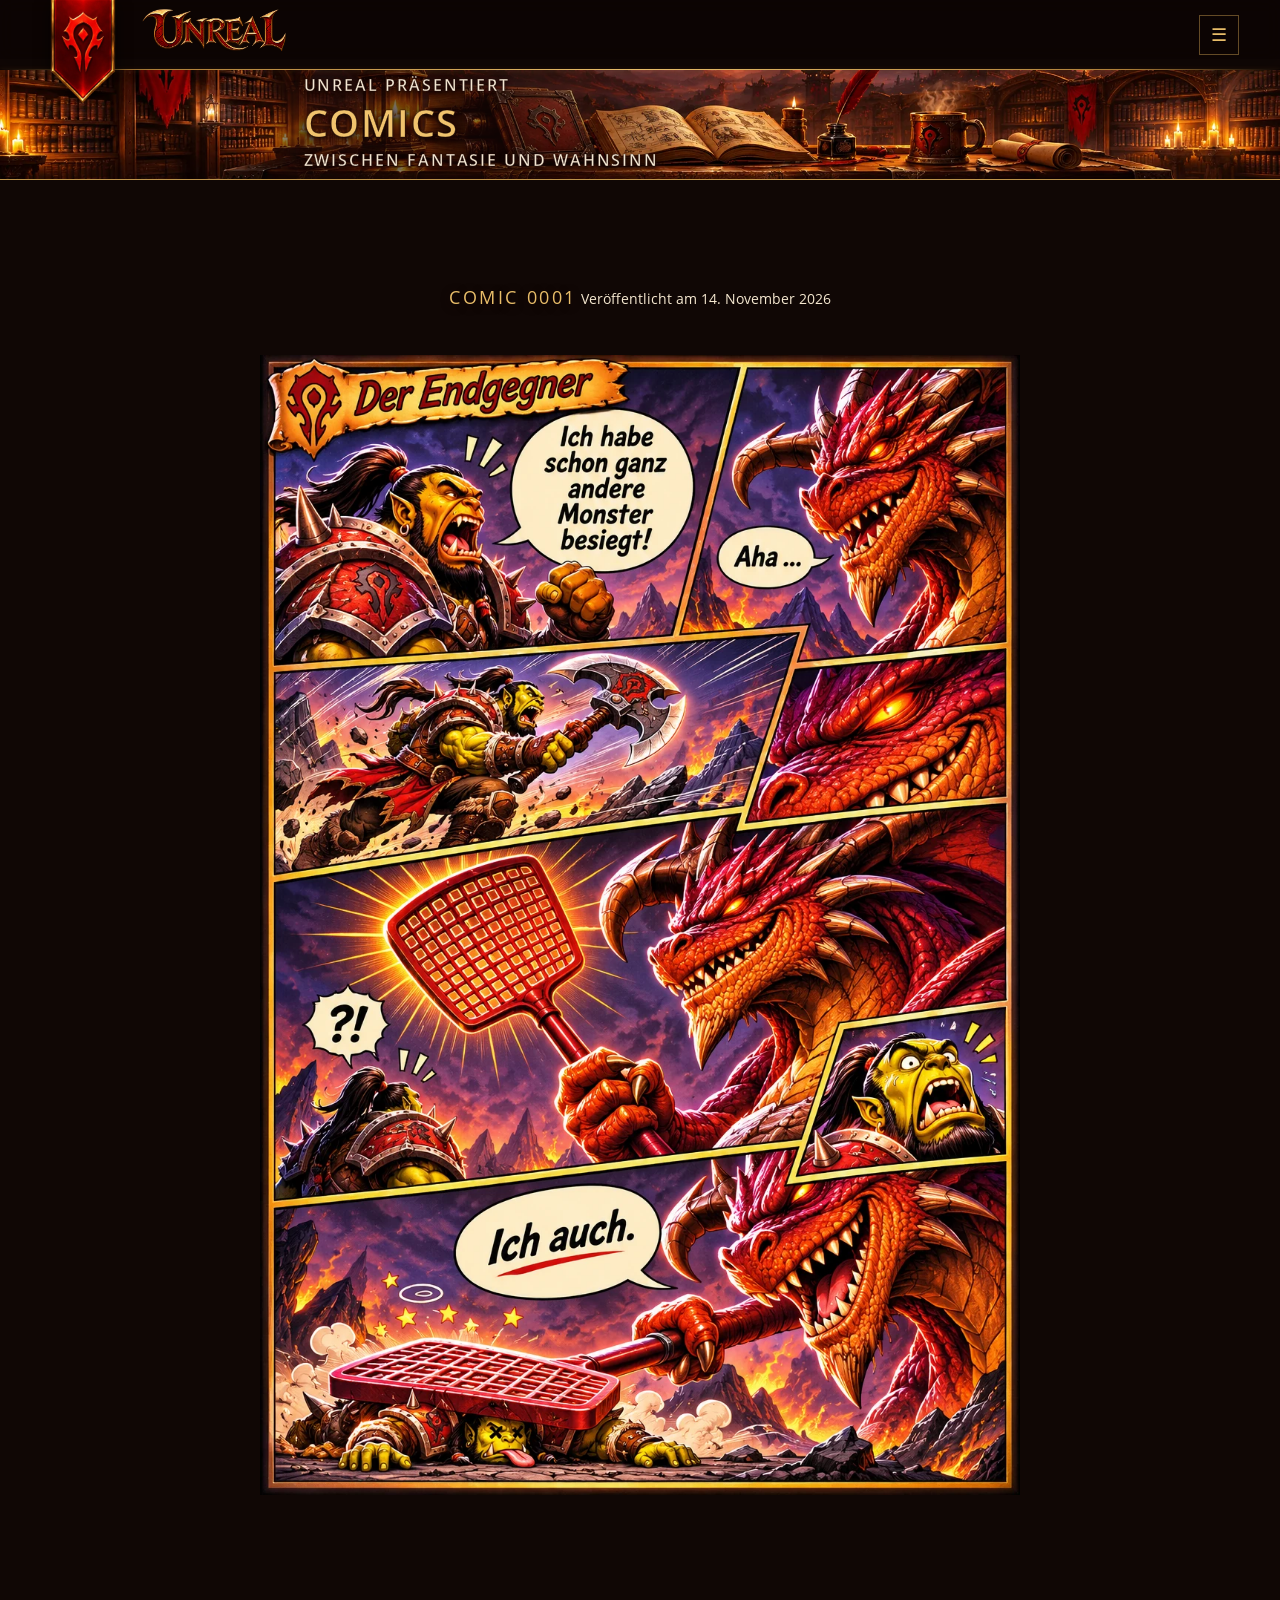
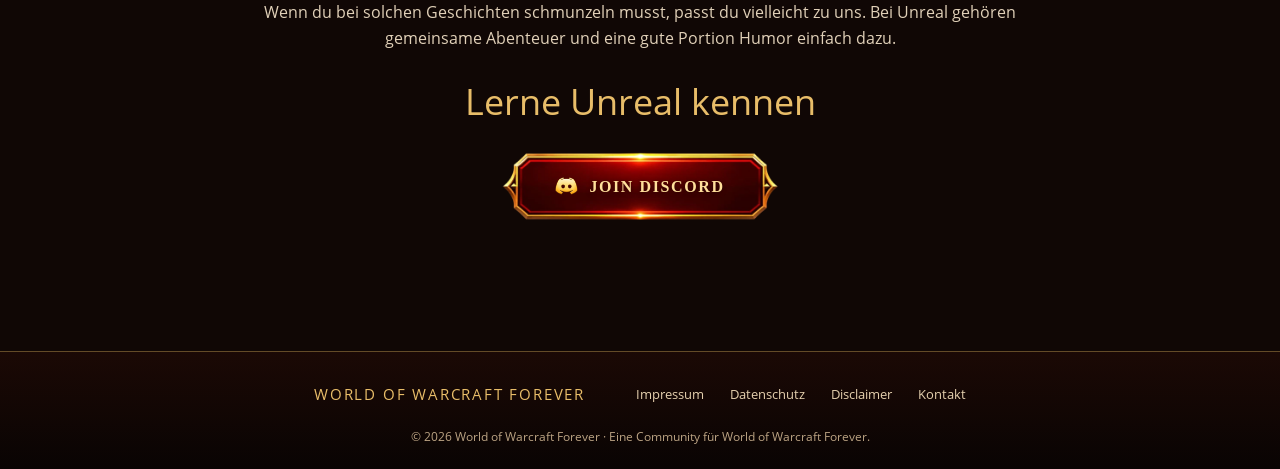
==== commit 78f3d99f: "Add Comic 0001 publication date" ====
--- a/comics.html
+++ b/comics.html
@@ -47,6 +47,7 @@
 <article class="comic-entry" id="comic-0001">
 <header class="comic-entry-heading">
 <span class="eyebrow comic-number">COMIC 0001</span>
+<span class="comic-publication-date"><time datetime="2026-11-14">Veröffentlicht am 14. November 2026</time></span>
 </header>
 <div class="comic-stage">
 <figure class="comic-figure">
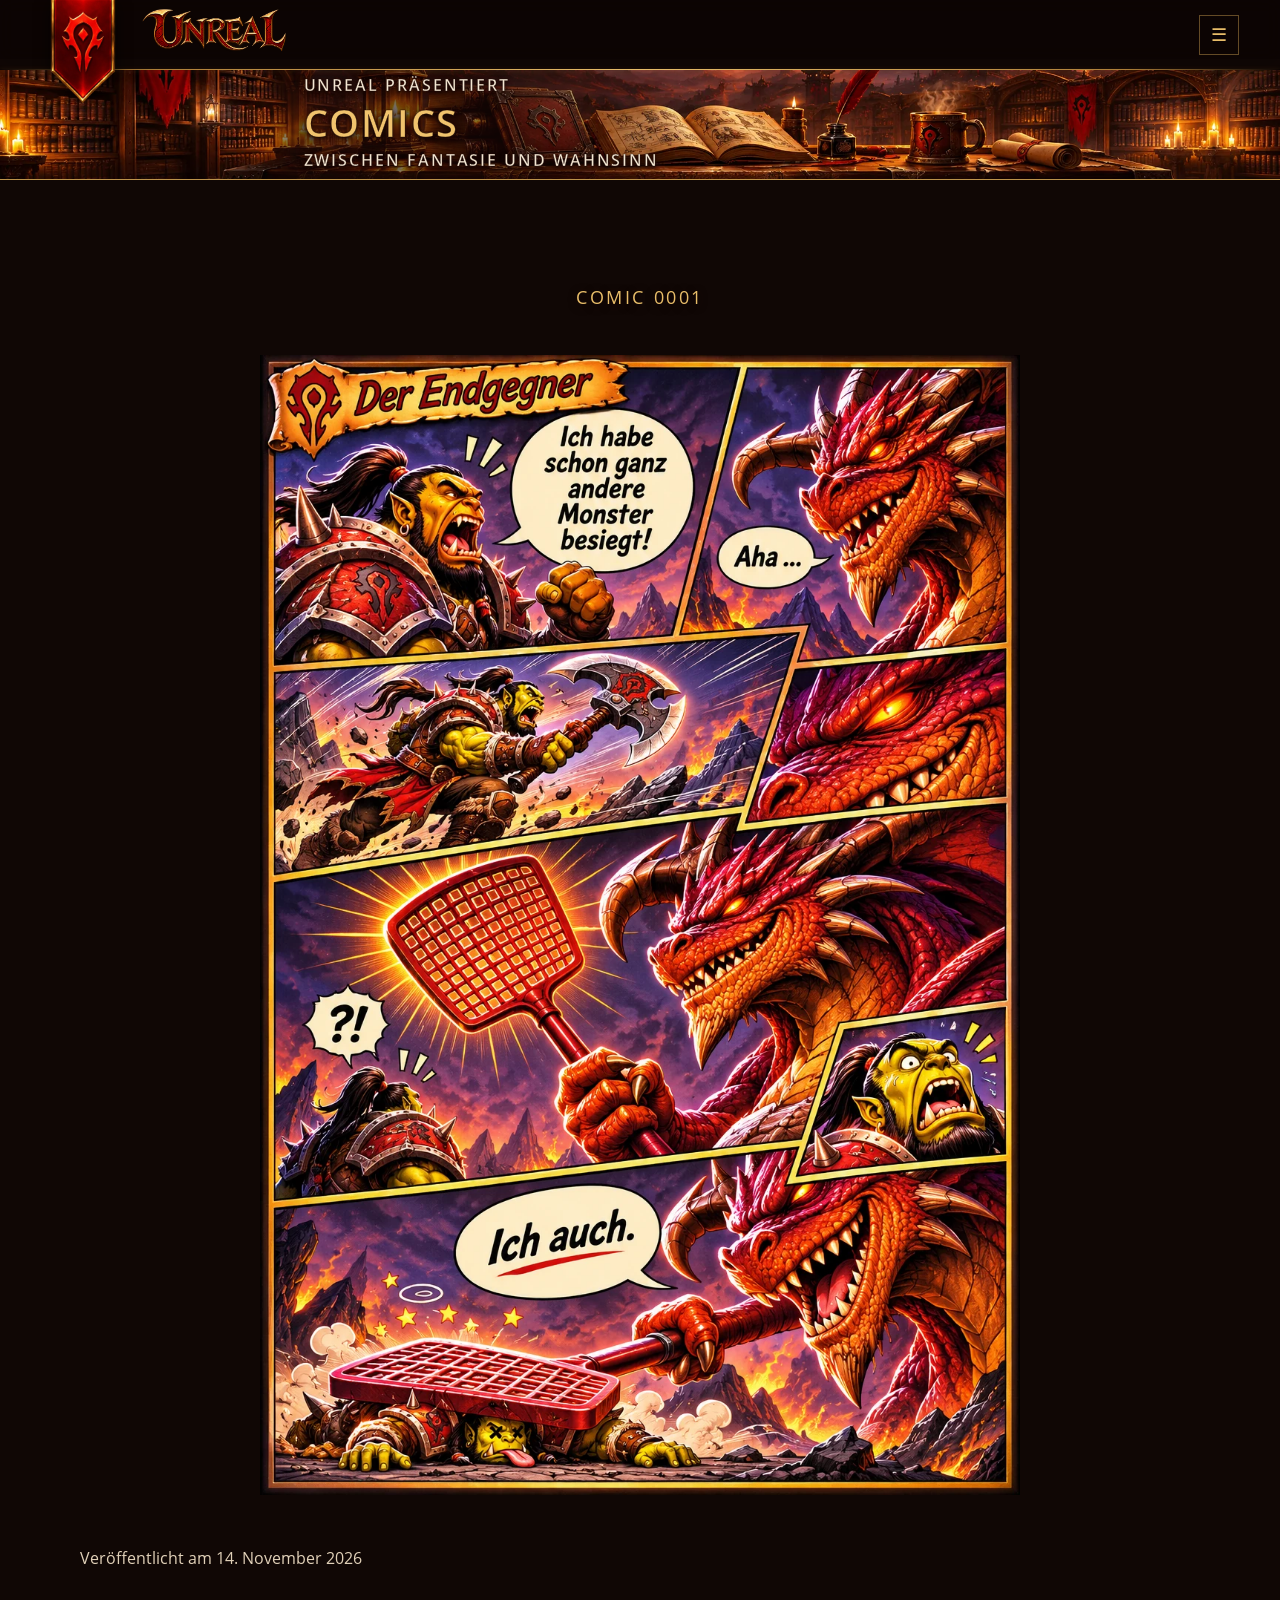
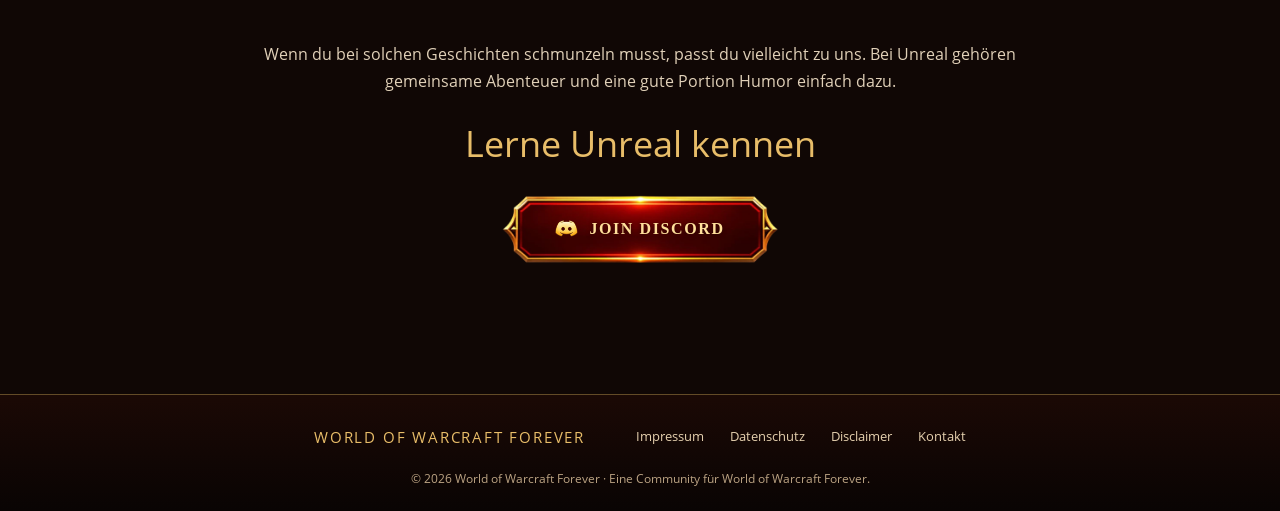
==== commit 7f985d72: "Place publication date below the comic" ====
--- a/comics.html
+++ b/comics.html
@@ -47,7 +47,6 @@
 <article class="comic-entry" id="comic-0001">
 <header class="comic-entry-heading">
 <span class="eyebrow comic-number">COMIC 0001</span>
-<span class="comic-publication-date"><time datetime="2026-11-14">Veröffentlicht am 14. November 2026</time></span>
 </header>
 <div class="comic-stage">
 <figure class="comic-figure">
@@ -56,6 +55,7 @@
      width="1024" height="1536" loading="eager" fetchpriority="high"/>
 </figure>
 </div>
+<p class="comic-publication-date"><time datetime="2026-11-14">Veröffentlicht am 14. November 2026</time></p>
 <section class="comic-discord-cta" aria-labelledby="comic-discord-heading">
 <p class="comic-discord-copy">Wenn du bei solchen Geschichten schmunzeln musst, passt du vielleicht zu uns. Bei Unreal gehören gemeinsame Abenteuer und eine gute Portion Humor einfach dazu.</p>
 <h2 id="comic-discord-heading">Lerne Unreal kennen</h2>
--- a/styles.css
+++ b/styles.css
@@ -6504,6 +6504,14 @@
  letter-spacing:.14em;
  color:var(--gold);
 }
+.comics-page-body .comic-entry-heading .comic-publication-date{
+ display:block;
+ margin:2px 0 18px;
+ color:#bda17a;
+ font-size:16px !important;
+ line-height:1.5;
+ letter-spacing:.02em;
+}
 .comics-page-body .comic-discord-copy{
  max-width:760px;
  margin:0 auto 20px;
